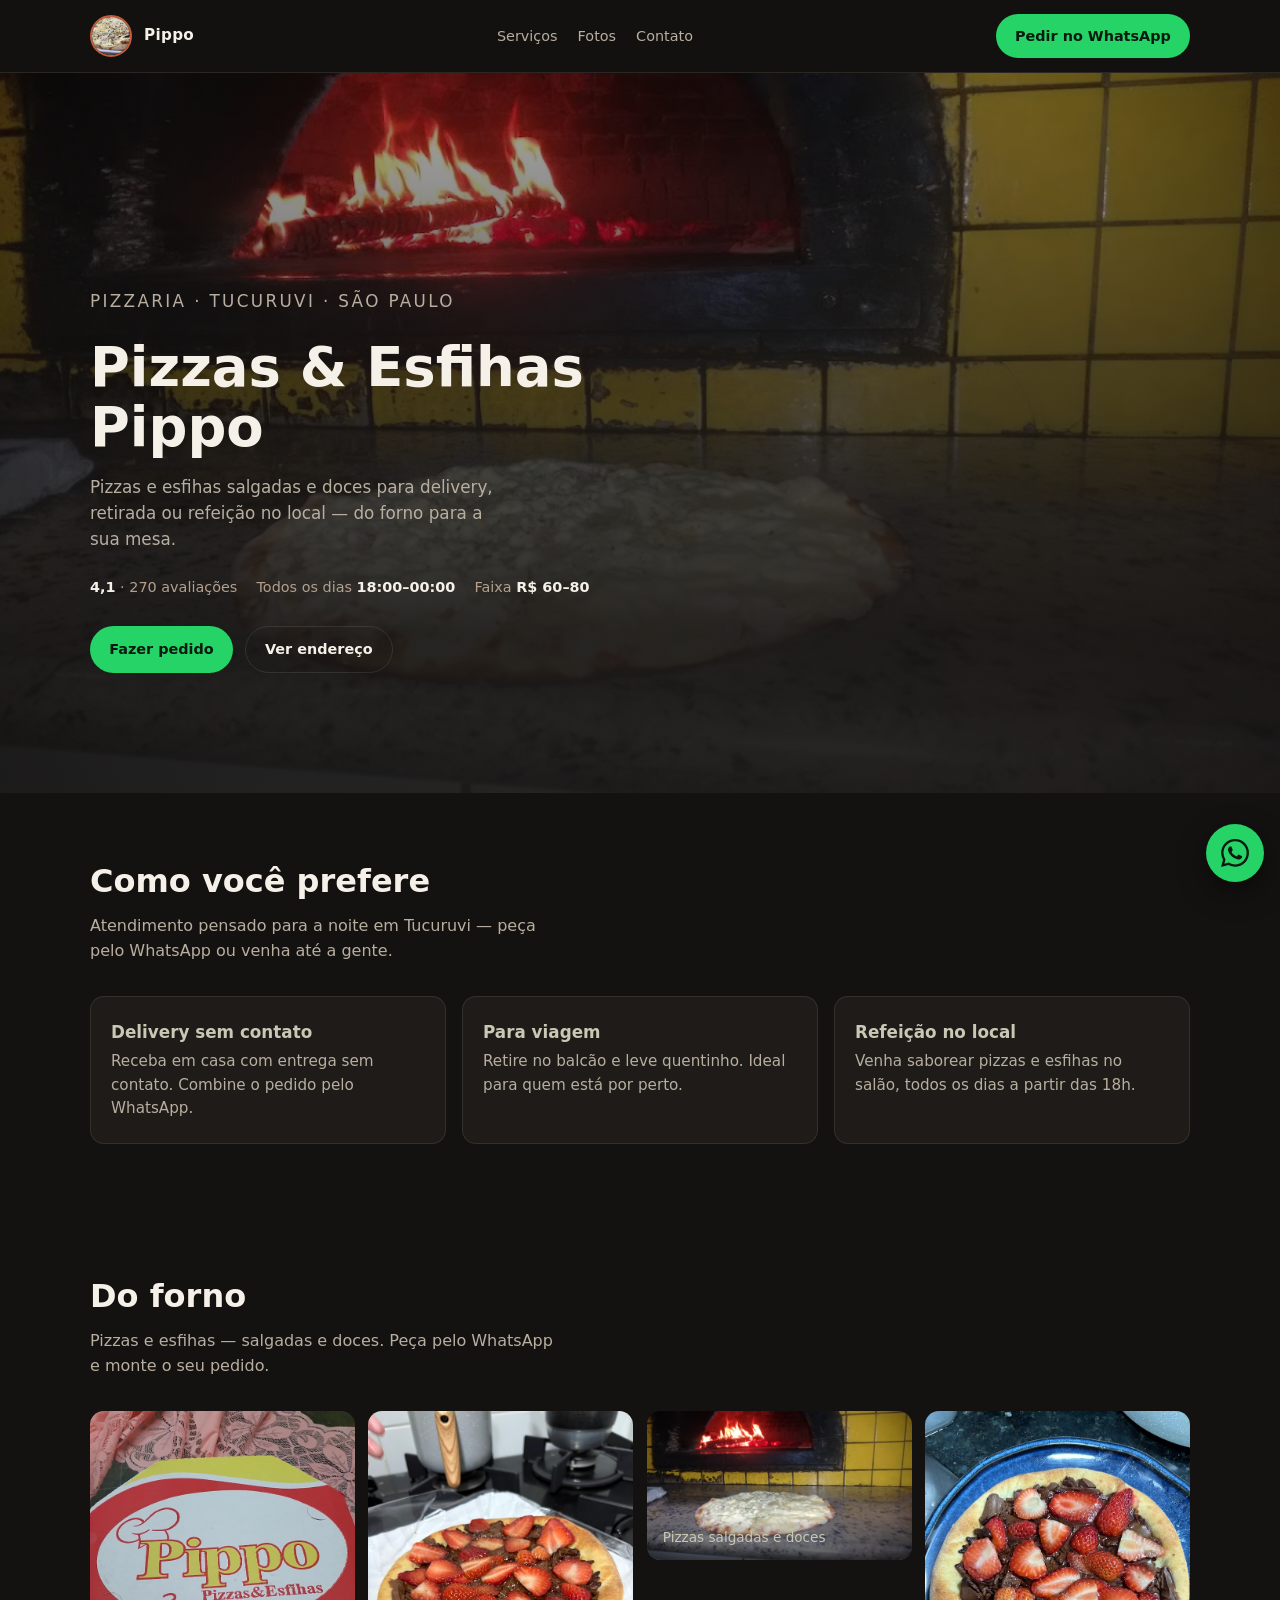
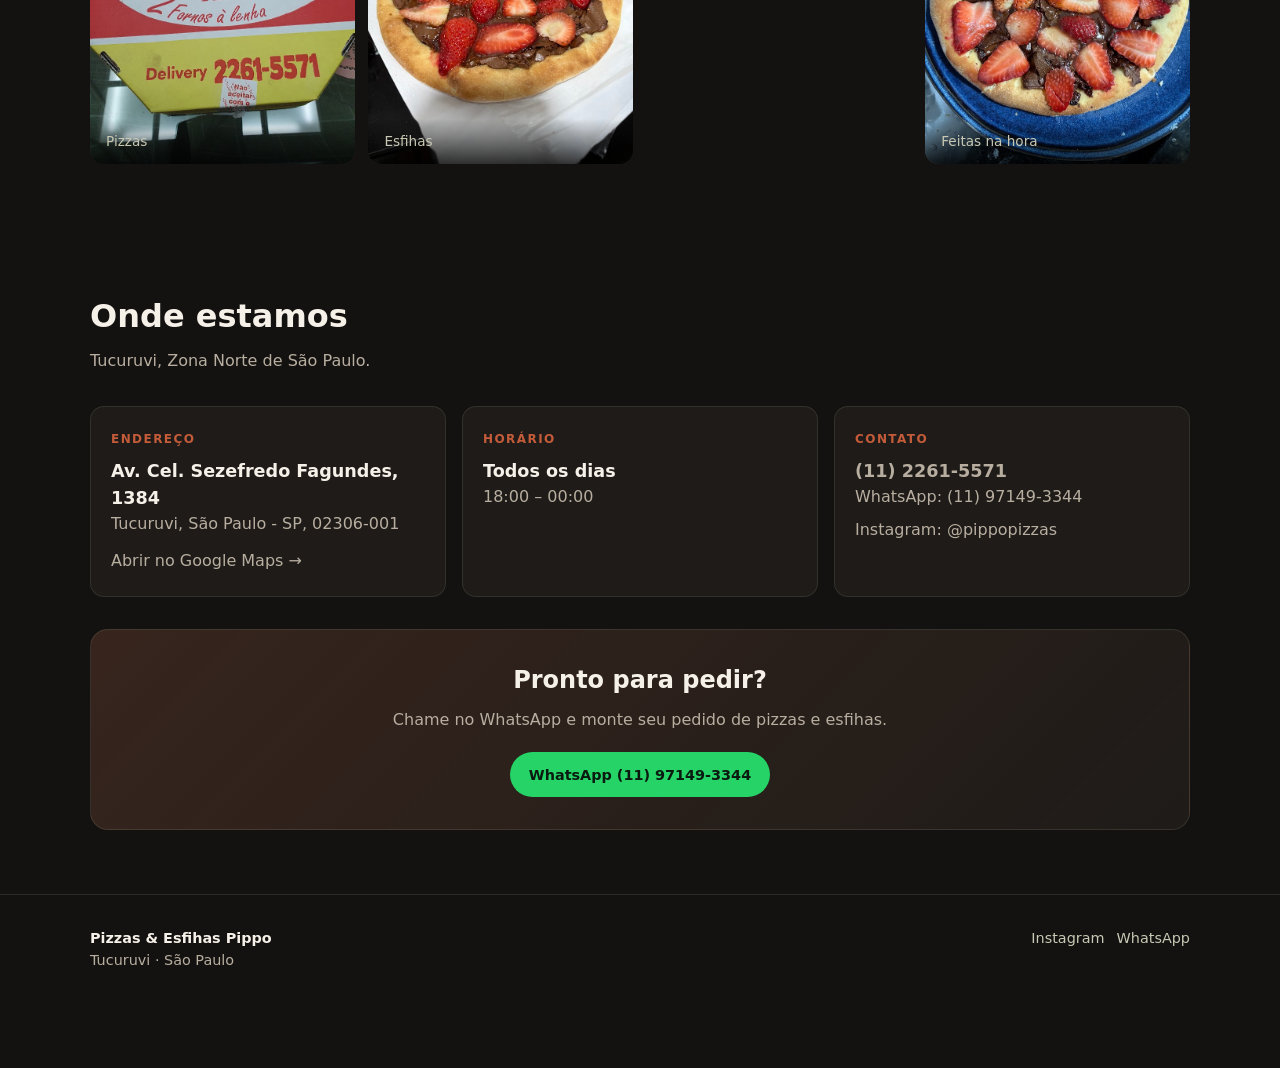
==== v1/index.html @ f4284a20 "Initial publish: Pippo preview gate + v1/v2/v3 for GitHub Pages Kingdomapps hotsite package with PIN" ====
<!DOCTYPE html>
<html lang="pt-BR">
<head>
  <meta charset="UTF-8" />
  <meta name="viewport" content="width=device-width, initial-scale=1" />
  <meta name="description" content="Pizzas & Esfihas Pippo — pizzas e esfihas salgadas e doces em Tucuruvi, São Paulo. Delivery, retirada e salão. Peça pelo WhatsApp." />
  <title>Pizzas & Esfihas Pippo | Tucuruvi</title>
  <link rel="stylesheet" href="styles.css" />
</head>
<body>
  <header class="header">
    <div class="container header-inner">
      <a class="brand" href="#topo">
        <img class="brand-mark" src="assets/logo.jpg" alt="Pizzas & Esfihas Pippo" width="42" height="42" />
        <span>Pippo</span>
      </a>
      <nav class="nav" aria-label="Principal">
        <a href="#servicos">Serviços</a>
        <a href="#fotos">Fotos</a>
        <a href="#info">Contato</a>
      </nav>
      <a class="btn btn-wa" href="https://wa.me/5511971493344" target="_blank" rel="noopener noreferrer">
        Pedir no WhatsApp
      </a>
    </div>
  </header>

  <main id="topo">
    <section class="hero">
      <div class="hero-bg" aria-hidden="true"></div>
      <div class="container hero-content">
        <p class="eyebrow">Pizzaria · Tucuruvi · São Paulo</p>
        <h1>Pizzas &amp; Esfihas Pippo</h1>
        <p>Pizzas e esfihas salgadas e doces para delivery, retirada ou refeição no local — do forno para a sua mesa.</p>
        <div class="hero-meta">
          <span><strong>4,1</strong> · 270 avaliações</span>
          <span>Todos os dias <strong>18:00–00:00</strong></span>
          <span>Faixa <strong>R$ 60–80</strong></span>
        </div>
        <div class="hero-actions">
          <a class="btn btn-wa" href="https://wa.me/5511971493344" target="_blank" rel="noopener noreferrer">Fazer pedido</a>
          <a class="btn btn-ghost" href="#info">Ver endereço</a>
        </div>
      </div>
    </section>

    <section id="servicos">
      <div class="container">
        <h2 class="section-title">Como você prefere</h2>
        <p class="section-lead">Atendimento pensado para a noite em Tucuruvi — peça pelo WhatsApp ou venha até a gente.</p>
        <div class="services">
          <article class="service-card">
            <h3>Delivery sem contato</h3>
            <p>Receba em casa com entrega sem contato. Combine o pedido pelo WhatsApp.</p>
          </article>
          <article class="service-card">
            <h3>Para viagem</h3>
            <p>Retire no balcão e leve quentinho. Ideal para quem está por perto.</p>
          </article>
          <article class="service-card">
            <h3>Refeição no local</h3>
            <p>Venha saborear pizzas e esfihas no salão, todos os dias a partir das 18h.</p>
          </article>
        </div>
      </div>
    </section>

    <section id="fotos">
      <div class="container">
        <h2 class="section-title">Do forno</h2>
        <p class="section-lead">Pizzas e esfihas — salgadas e doces. Peça pelo WhatsApp e monte o seu pedido.</p>
        <div class="gallery">
          <figure>
            <img src="assets/foto-1.jpg" alt="Pizza Pippo" loading="lazy" width="675" height="900" />
            <figcaption>Pizzas</figcaption>
          </figure>
          <figure>
            <img src="assets/foto-2.jpg" alt="Esfihas e pizzas Pippo" loading="lazy" width="675" height="900" />
            <figcaption>Esfihas</figcaption>
          </figure>
          <figure>
            <img src="assets/foto-3.jpg" alt="Pizza Pippo em destaque" loading="lazy" width="1200" height="675" />
            <figcaption>Pizzas salgadas e doces</figcaption>
          </figure>
          <figure>
            <img src="assets/foto-4.jpg" alt="Preparação Pippo" loading="lazy" width="675" height="900" />
            <figcaption>Feitas na hora</figcaption>
          </figure>
        </div>
      </div>
    </section>

    <section id="info">
      <div class="container">
        <h2 class="section-title">Onde estamos</h2>
        <p class="section-lead">Tucuruvi, Zona Norte de São Paulo.</p>
        <div class="info-grid">
          <article class="info-card">
            <h3>Endereço</h3>
            <p class="big">Av. Cel. Sezefredo Fagundes, 1384</p>
            <p>Tucuruvi, São Paulo - SP, 02306-001</p>
            <p style="margin-top:0.75rem">
              <a href="https://www.google.com/maps/place/Pizzas%26Esfihas+Pippo/data=!4m7!3m6!1s0x94cef664b71828d7:0xf3af5ea9a9ac4c6a!8m2!3d-23.466982!4d-46.6034698!16s%2Fg%2F11b8zw6lcs" target="_blank" rel="noopener noreferrer">Abrir no Google Maps →</a>
            </p>
          </article>
          <article class="info-card">
            <h3>Horário</h3>
            <p class="big">Todos os dias</p>
            <p>18:00 – 00:00</p>
          </article>
          <article class="info-card">
            <h3>Contato</h3>
            <p class="big"><a href="tel:+551122615571">(11) 2261-5571</a></p>
            <p>WhatsApp: <a href="https://wa.me/5511971493344" target="_blank" rel="noopener noreferrer">(11) 97149-3344</a></p>
            <p style="margin-top:0.5rem">Instagram: <a href="https://www.instagram.com/pippopizzas/" target="_blank" rel="noopener noreferrer">@pippopizzas</a></p>
          </article>
        </div>

        <div class="cta-band" style="margin-top:2rem">
          <h2>Pronto para pedir?</h2>
          <p>Chame no WhatsApp e monte seu pedido de pizzas e esfihas.</p>
          <a class="btn btn-wa" href="https://wa.me/5511971493344" target="_blank" rel="noopener noreferrer">WhatsApp (11) 97149-3344</a>
        </div>
      </div>
    </section>
  </main>

  <footer class="footer">
    <div class="container footer-inner">
      <div>
        <strong style="color:var(--text)">Pizzas &amp; Esfihas Pippo</strong>
        <p>Tucuruvi · São Paulo</p>
      </div>
      <div class="socials">
        <a href="https://www.instagram.com/pippopizzas/" target="_blank" rel="noopener noreferrer">Instagram</a>
        <a href="https://wa.me/5511971493344" target="_blank" rel="noopener noreferrer">WhatsApp</a>
      </div>
    </div>
  </footer>

  <a class="wa-float" href="https://wa.me/5511971493344" target="_blank" rel="noopener noreferrer" aria-label="Pedir no WhatsApp">
    <svg viewBox="0 0 24 24" fill="currentColor" aria-hidden="true"><path d="M17.472 14.382c-.297-.149-1.758-.867-2.03-.967-.273-.099-.471-.148-.67.15-.197.297-.767.966-.94 1.164-.173.199-.347.223-.644.075-.297-.15-1.255-.463-2.39-1.475-.883-.788-1.48-1.761-1.653-2.059-.173-.297-.018-.458.13-.606.134-.133.298-.347.446-.52.149-.174.198-.298.298-.497.099-.198.05-.371-.025-.52-.075-.149-.669-1.612-.916-2.207-.242-.579-.487-.5-.669-.51-.173-.008-.371-.01-.57-.01-.198 0-.52.074-.792.372-.272.297-1.04 1.016-1.04 2.479 0 1.462 1.065 2.875 1.213 3.074.149.198 2.096 3.2 5.077 4.487.709.306 1.262.489 1.694.625.712.227 1.36.195 1.871.118.571-.085 1.758-.719 2.006-1.413.248-.694.248-1.289.173-1.413-.074-.124-.272-.198-.57-.347m-5.421 7.403h-.004a9.87 9.87 0 01-5.031-1.378l-.361-.214-3.741.982.998-3.648-.235-.374a9.86 9.86 0 01-1.51-5.26c.001-5.45 4.436-9.884 9.888-9.884 2.64 0 5.122 1.03 6.988 2.898a9.825 9.825 0 012.893 6.994c-.003 5.45-4.435 9.884-9.85 9.884m8.413-18.297A11.815 11.815 0 0012.05 0C5.495 0 .16 5.335.157 11.892c0 2.096.547 4.142 1.588 5.945L.057 24l6.305-1.654a11.882 11.882 0 005.683 1.448h.005c6.554 0 11.89-5.335 11.893-11.893a11.821 11.821 0 00-3.48-8.413z"/></svg>
  </a>

  <script src="script.js"></script>
</body>
</html>
---- v1/styles.css ----
/* v1 — Dark elegant: charcoal + terracotta */
:root {
  --bg: #141210;
  --bg-elev: #1e1b18;
  --bg-soft: #2a2520;
  --text: #f5f0e8;
  --muted: #b8aea0;
  --accent: #c45c3a;
  --accent-hover: #d46d4b;
  --accent-soft: rgba(196, 92, 58, 0.15);
  --cream: #c8c8b4;
  --earth: #b4a08c;
  --line: rgba(200, 200, 180, 0.12);
  --radius: 14px;
  --font: "Segoe UI", system-ui, -apple-system, sans-serif;
  --max: 1100px;
}

*, *::before, *::after { box-sizing: border-box; margin: 0; padding: 0; }
html { scroll-behavior: smooth; }
body {
  font-family: var(--font);
  background: var(--bg);
  color: var(--text);
  line-height: 1.55;
  -webkit-font-smoothing: antialiased;
}
img { max-width: 100%; display: block; }
a { color: inherit; text-decoration: none; }
ul { list-style: none; }

.container { width: min(100% - 2rem, var(--max)); margin-inline: auto; }

/* Header */
.header {
  position: sticky; top: 0; z-index: 40;
  background: rgba(20, 18, 16, 0.88);
  backdrop-filter: blur(12px);
  border-bottom: 1px solid var(--line);
}
.header-inner {
  display: flex; align-items: center; justify-content: space-between;
  padding: 0.85rem 0; gap: 1rem;
}
.brand {
  display: flex; align-items: center; gap: 0.75rem;
  font-weight: 700; letter-spacing: 0.02em;
}
.brand-mark {
  width: 42px; height: 42px; border-radius: 50%;
  object-fit: cover; border: 2px solid var(--accent);
}
.brand span { font-size: 0.95rem; }
.nav { display: none; gap: 1.25rem; font-size: 0.9rem; color: var(--muted); }
.nav a:hover { color: var(--text); }
.btn {
  display: inline-flex; align-items: center; justify-content: center; gap: 0.5rem;
  padding: 0.7rem 1.2rem; border-radius: 999px; font-weight: 600; font-size: 0.9rem;
  border: none; cursor: pointer; transition: 0.2s ease;
}
.btn-wa {
  background: #25d366; color: #0b1a10;
}
.btn-wa:hover { filter: brightness(1.08); transform: translateY(-1px); }
.btn-accent {
  background: var(--accent); color: #fff;
}
.btn-accent:hover { background: var(--accent-hover); }
.btn-ghost {
  background: transparent; color: var(--text);
  border: 1px solid var(--line);
}
.btn-ghost:hover { border-color: var(--cream); }

/* Hero */
.hero {
  position: relative; min-height: min(88vh, 720px);
  display: grid; align-items: end;
  overflow: hidden;
}
.hero-bg {
  position: absolute; inset: 0;
  background:
    linear-gradient(180deg, rgba(20,18,16,0.35) 0%, rgba(20,18,16,0.92) 78%),
    url("assets/foto-3.jpg") center/cover no-repeat;
}
.hero-content {
  position: relative; z-index: 1;
  padding: 4rem 0 3.5rem;
}
.eyebrow {
  display: inline-block;
  color: var(--cream);
  font-size: 0.8rem; letter-spacing: 0.14em; text-transform: uppercase;
  margin-bottom: 0.85rem;
}
.hero h1 {
  font-size: clamp(2.1rem, 6vw, 3.4rem);
  line-height: 1.1; font-weight: 750; max-width: 14ch;
  margin-bottom: 1rem;
}
.hero p {
  color: var(--muted); max-width: 38ch; font-size: 1.05rem;
  margin-bottom: 1.5rem;
}
.hero-meta {
  display: flex; flex-wrap: wrap; gap: 0.6rem 1.2rem;
  color: var(--earth); font-size: 0.9rem; margin-bottom: 1.75rem;
}
.hero-meta strong { color: var(--text); font-weight: 600; }
.hero-actions { display: flex; flex-wrap: wrap; gap: 0.75rem; }

/* Sections */
section { padding: 4rem 0; }
.section-title {
  font-size: clamp(1.5rem, 3.5vw, 2rem);
  margin-bottom: 0.5rem;
}
.section-lead { color: var(--muted); max-width: 46ch; margin-bottom: 2rem; }

.services {
  display: grid; gap: 1rem;
  grid-template-columns: 1fr;
}
.service-card {
  background: var(--bg-elev);
  border: 1px solid var(--line);
  border-radius: var(--radius);
  padding: 1.35rem 1.25rem;
}
.service-card h3 {
  font-size: 1.05rem; margin-bottom: 0.35rem;
  color: var(--cream);
}
.service-card p { color: var(--muted); font-size: 0.95rem; }

.gallery {
  display: grid; gap: 0.85rem;
  grid-template-columns: 1fr 1fr;
}
.gallery figure {
  position: relative; overflow: hidden; border-radius: var(--radius);
  background: var(--bg-soft); aspect-ratio: 3/4;
}
.gallery figure:nth-child(3) { grid-column: 1 / -1; aspect-ratio: 16/9; }
.gallery img { width: 100%; height: 100%; object-fit: cover; }
.gallery figcaption {
  position: absolute; left: 0; right: 0; bottom: 0;
  padding: 0.75rem 1rem;
  background: linear-gradient(transparent, rgba(0,0,0,0.75));
  font-size: 0.85rem; color: var(--cream);
}

.info-grid {
  display: grid; gap: 1rem;
}
.info-card {
  background: var(--bg-elev);
  border: 1px solid var(--line);
  border-radius: var(--radius);
  padding: 1.4rem 1.25rem;
}
.info-card h3 {
  font-size: 0.75rem; letter-spacing: 0.12em; text-transform: uppercase;
  color: var(--accent); margin-bottom: 0.6rem;
}
.info-card p, .info-card a { color: var(--muted); }
.info-card a:hover { color: var(--text); }
.info-card .big { color: var(--text); font-size: 1.1rem; font-weight: 600; }

.cta-band {
  background: linear-gradient(135deg, var(--accent-soft), transparent), var(--bg-elev);
  border: 1px solid var(--line);
  border-radius: calc(var(--radius) + 4px);
  padding: 2rem 1.5rem;
  text-align: center;
}
.cta-band h2 { margin-bottom: 0.5rem; }
.cta-band p { color: var(--muted); margin-bottom: 1.25rem; }

.footer {
  border-top: 1px solid var(--line);
  padding: 2rem 0 6rem;
  color: var(--muted); font-size: 0.9rem;
}
.footer-inner {
  display: flex; flex-wrap: wrap; gap: 1rem;
  justify-content: space-between; align-items: flex-start;
}
.footer a { color: var(--cream); }
.footer a:hover { color: var(--text); }
.socials { display: flex; gap: 0.75rem; }

/* Floating WA */
.wa-float {
  position: fixed; right: 1rem; bottom: 1.15rem; z-index: 50;
  width: 58px; height: 58px; border-radius: 50%;
  background: #25d366; color: #0b1a10;
  display: grid; place-items: center;
  box-shadow: 0 10px 30px rgba(0,0,0,0.45);
  transition: 0.2s ease;
}
.wa-float:hover { transform: scale(1.06); }
.wa-float svg { width: 28px; height: 28px; }

@media (min-width: 640px) {
  .services { grid-template-columns: repeat(3, 1fr); }
  .info-grid { grid-template-columns: repeat(3, 1fr); }
  .gallery { grid-template-columns: repeat(4, 1fr); }
  .gallery figure { aspect-ratio: 3/4; }
  .gallery figure:nth-child(3) { grid-column: auto; }
}
@media (min-width: 768px) {
  .nav { display: flex; }
  .header .btn-wa span { display: inline; }
}
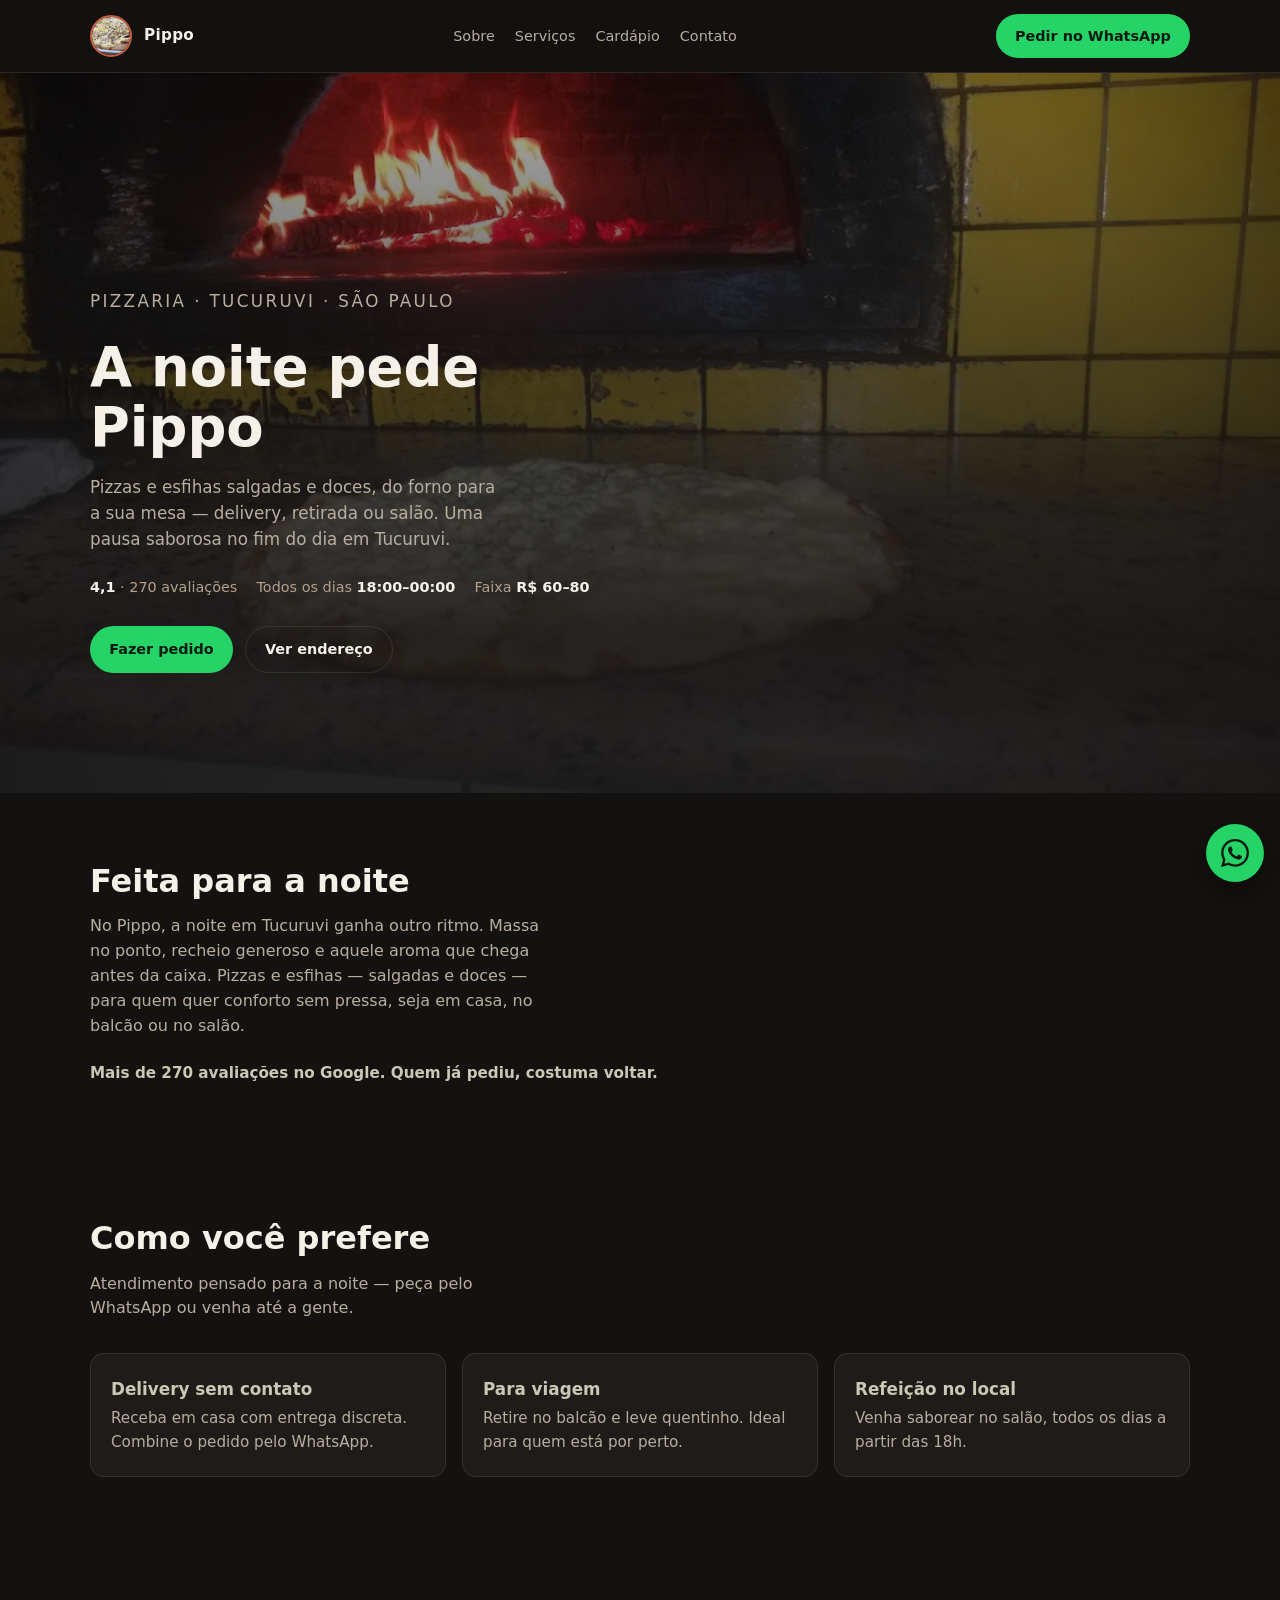
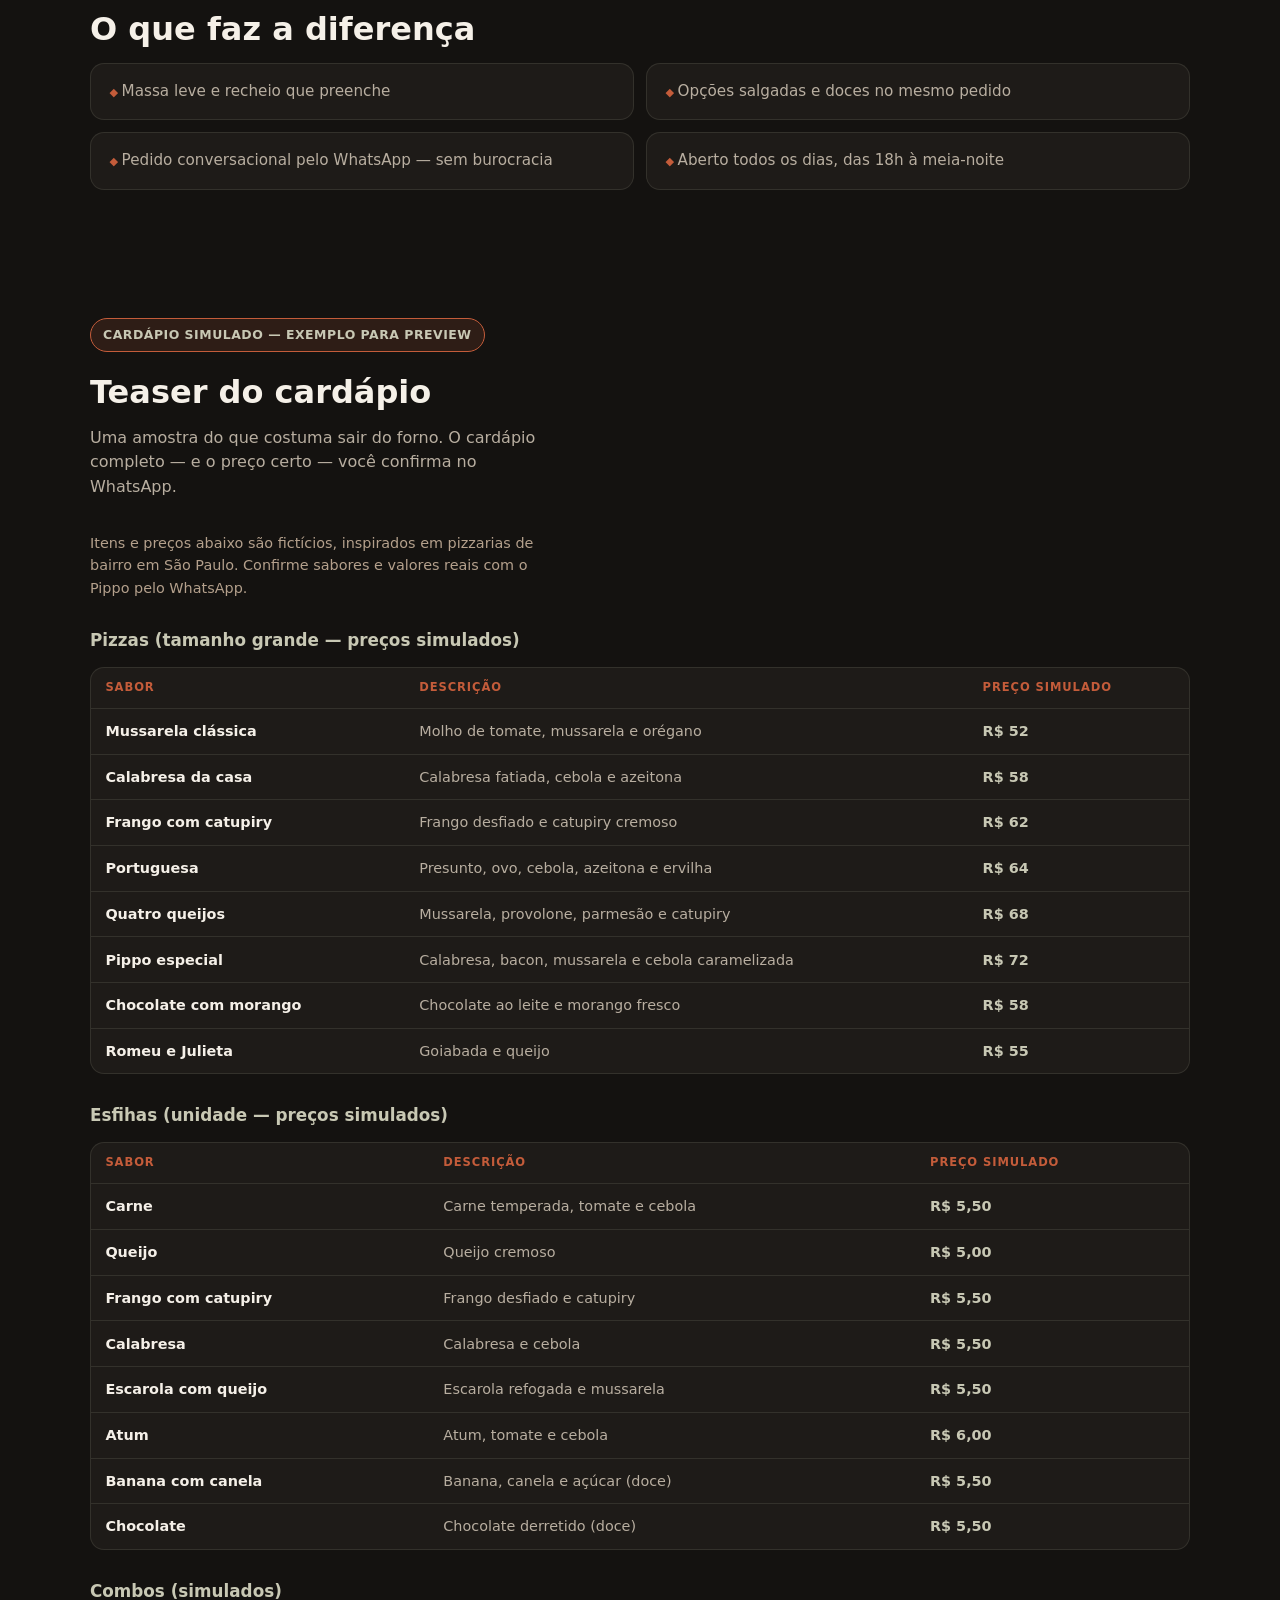
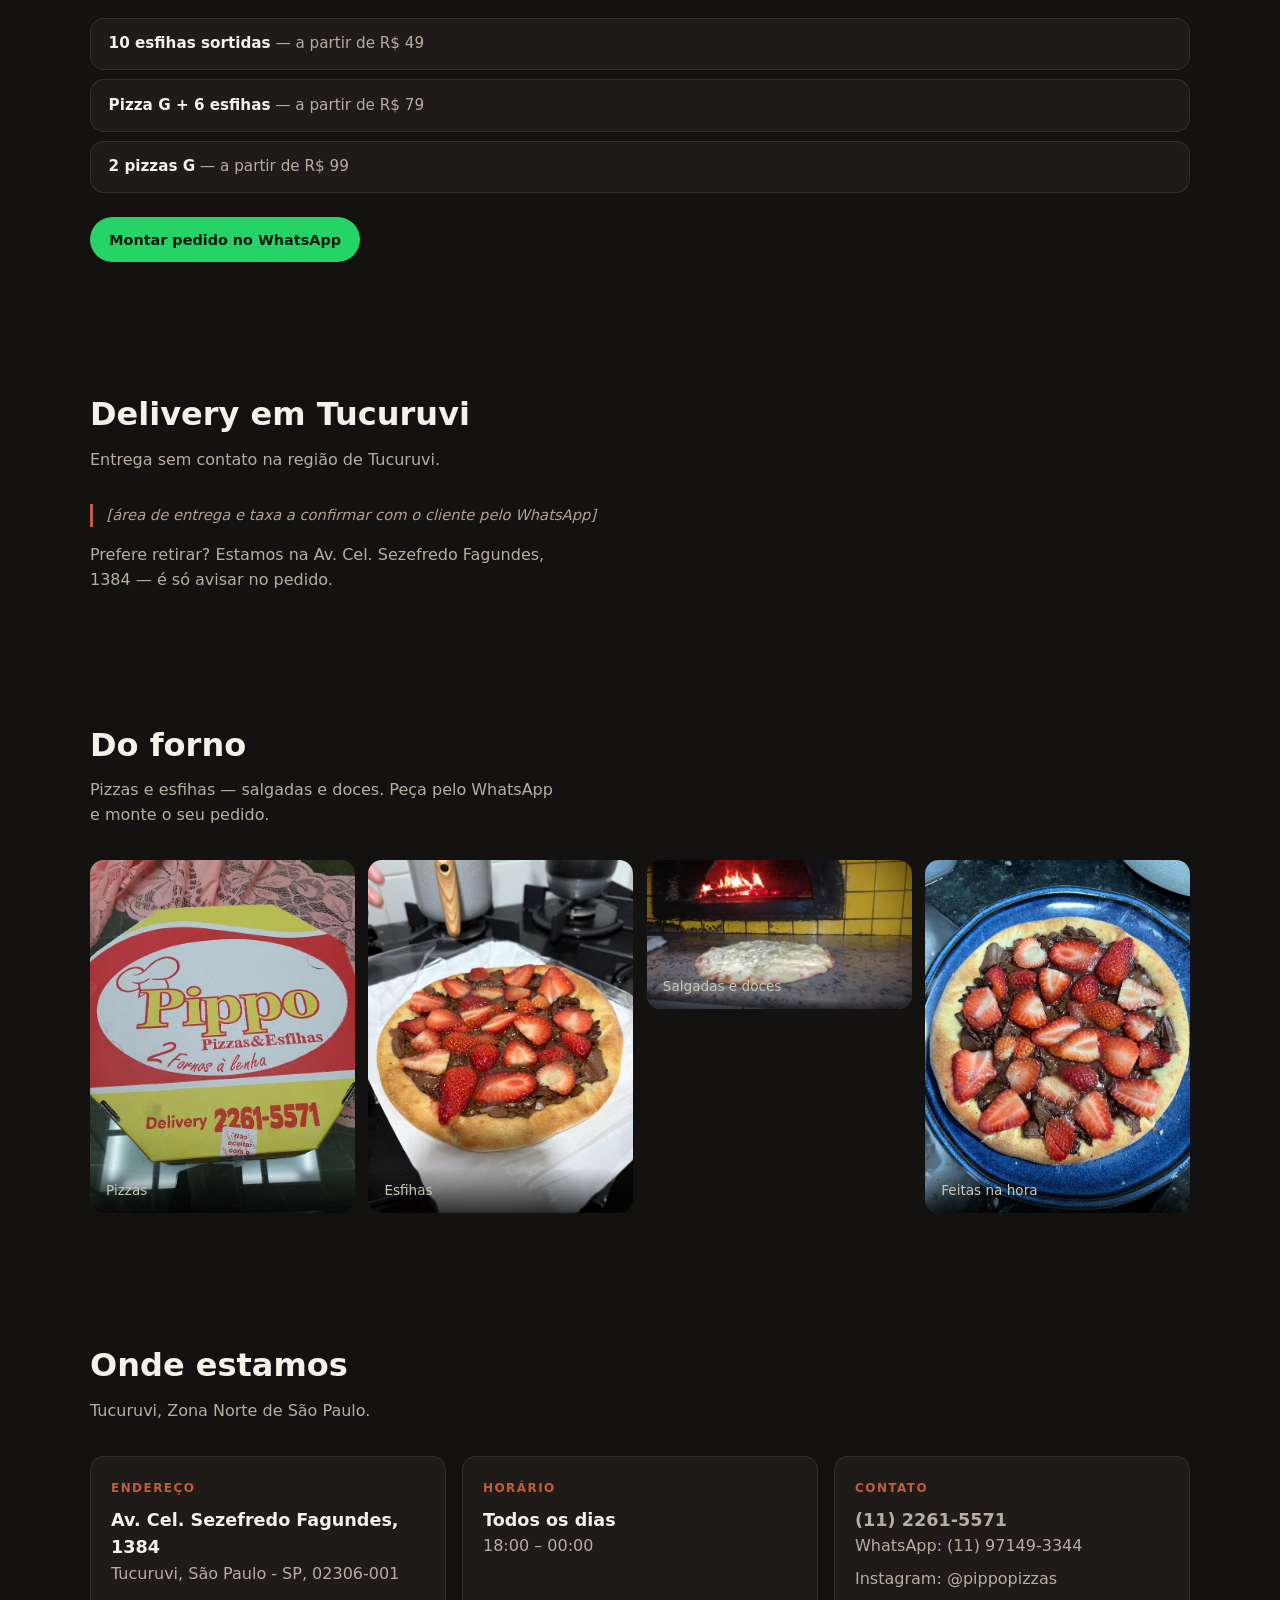
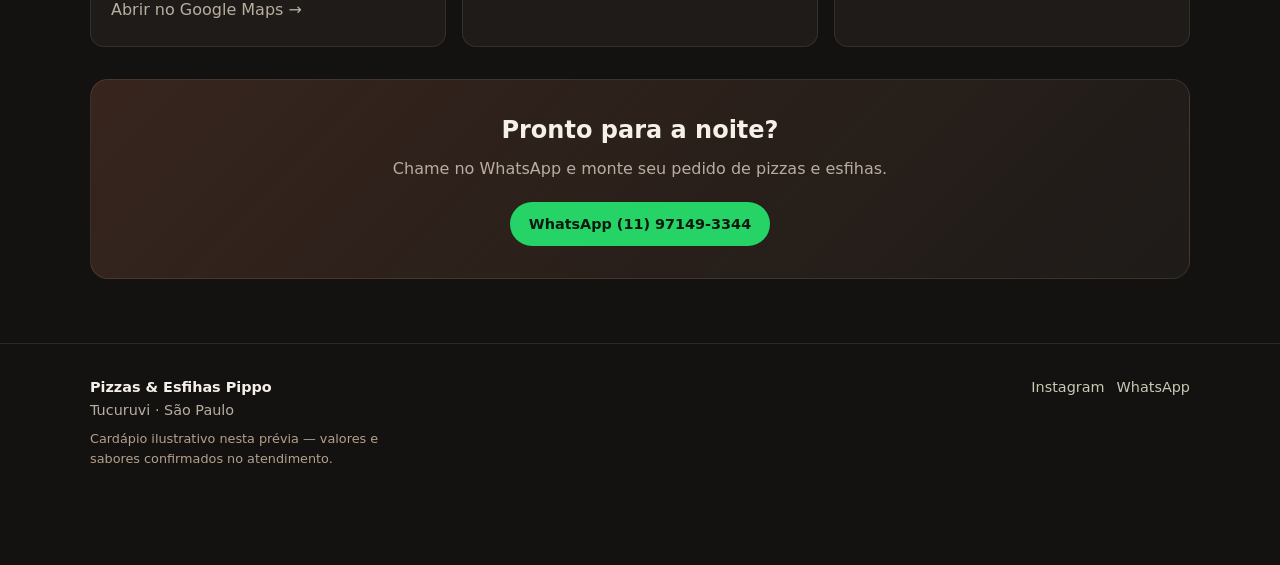
==== commit 7ac11ecd: "content: apply Pippo copy v1–v3 (menu marked simulado)" ====
--- a/v1/index.html
+++ b/v1/index.html
@@ -3,8 +3,8 @@
 <head>
   <meta charset="UTF-8" />
   <meta name="viewport" content="width=device-width, initial-scale=1" />
-  <meta name="description" content="Pizzas & Esfihas Pippo — pizzas e esfihas salgadas e doces em Tucuruvi, São Paulo. Delivery, retirada e salão. Peça pelo WhatsApp." />
-  <title>Pizzas & Esfihas Pippo | Tucuruvi</title>
+  <meta name="description" content="Pizzas e esfihas salgadas e doces em Tucuruvi. Delivery sem contato, retirada e salão. Peça pelo WhatsApp." />
+  <title>Pizzas & Esfihas Pippo | Noite em Tucuruvi</title>
   <link rel="stylesheet" href="styles.css" />
 </head>
 <body>
@@ -15,8 +15,9 @@
         <span>Pippo</span>
       </a>
       <nav class="nav" aria-label="Principal">
+        <a href="#sobre">Sobre</a>
         <a href="#servicos">Serviços</a>
-        <a href="#fotos">Fotos</a>
+        <a href="#cardapio">Cardápio</a>
         <a href="#info">Contato</a>
       </nav>
       <a class="btn btn-wa" href="https://wa.me/5511971493344" target="_blank" rel="noopener noreferrer">
@@ -30,8 +31,8 @@
       <div class="hero-bg" aria-hidden="true"></div>
       <div class="container hero-content">
         <p class="eyebrow">Pizzaria · Tucuruvi · São Paulo</p>
-        <h1>Pizzas &amp; Esfihas Pippo</h1>
-        <p>Pizzas e esfihas salgadas e doces para delivery, retirada ou refeição no local — do forno para a sua mesa.</p>
+        <h1>A noite pede Pippo</h1>
+        <p>Pizzas e esfihas salgadas e doces, do forno para a sua mesa — delivery, retirada ou salão. Uma pausa saborosa no fim do dia em Tucuruvi.</p>
         <div class="hero-meta">
           <span><strong>4,1</strong> · 270 avaliações</span>
           <span>Todos os dias <strong>18:00–00:00</strong></span>
@@ -44,14 +45,22 @@
       </div>
     </section>
 
+    <section id="sobre">
+      <div class="container">
+        <h2 class="section-title">Feita para a noite</h2>
+        <p class="section-lead">No Pippo, a noite em Tucuruvi ganha outro ritmo. Massa no ponto, recheio generoso e aquele aroma que chega antes da caixa. Pizzas e esfihas — salgadas e doces — para quem quer conforto sem pressa, seja em casa, no balcão ou no salão.</p>
+        <p class="trust-line">Mais de 270 avaliações no Google. Quem já pediu, costuma voltar.</p>
+      </div>
+    </section>
+
     <section id="servicos">
       <div class="container">
         <h2 class="section-title">Como você prefere</h2>
-        <p class="section-lead">Atendimento pensado para a noite em Tucuruvi — peça pelo WhatsApp ou venha até a gente.</p>
+        <p class="section-lead">Atendimento pensado para a noite — peça pelo WhatsApp ou venha até a gente.</p>
         <div class="services">
           <article class="service-card">
             <h3>Delivery sem contato</h3>
-            <p>Receba em casa com entrega sem contato. Combine o pedido pelo WhatsApp.</p>
+            <p>Receba em casa com entrega discreta. Combine o pedido pelo WhatsApp.</p>
           </article>
           <article class="service-card">
             <h3>Para viagem</h3>
@@ -59,9 +68,87 @@
           </article>
           <article class="service-card">
             <h3>Refeição no local</h3>
-            <p>Venha saborear pizzas e esfihas no salão, todos os dias a partir das 18h.</p>
-          </article>
-        </div>
+            <p>Venha saborear no salão, todos os dias a partir das 18h.</p>
+          </article>
+        </div>
+      </div>
+    </section>
+
+    <section id="destaques">
+      <div class="container">
+        <h2 class="section-title">O que faz a diferença</h2>
+        <ul class="highlight-list">
+          <li>Massa leve e recheio que preenche</li>
+          <li>Opções salgadas e doces no mesmo pedido</li>
+          <li>Pedido conversacional pelo WhatsApp — sem burocracia</li>
+          <li>Aberto todos os dias, das 18h à meia-noite</li>
+        </ul>
+      </div>
+    </section>
+
+    <section id="cardapio" aria-label="Cardápio simulado — exemplo para preview">
+      <div class="container">
+        <div class="simulado-badge" role="status">Cardápio simulado — exemplo para preview</div>
+        <h2 class="section-title">Teaser do cardápio</h2>
+        <p class="section-lead">Uma amostra do que costuma sair do forno. O cardápio completo — e o preço certo — você confirma no WhatsApp.</p>
+        <p class="simulado-note">Itens e preços abaixo são fictícios, inspirados em pizzarias de bairro em São Paulo. Confirme sabores e valores reais com o Pippo pelo WhatsApp.</p>
+
+        <h3 class="menu-group-title">Pizzas (tamanho grande — preços simulados)</h3>
+        <div class="menu-table-wrap">
+          <table class="menu-table">
+            <thead>
+              <tr><th>Sabor</th><th>Descrição</th><th>Preço simulado</th></tr>
+            </thead>
+            <tbody>
+              <tr><td>Mussarela clássica</td><td>Molho de tomate, mussarela e orégano</td><td>R$ 52</td></tr>
+              <tr><td>Calabresa da casa</td><td>Calabresa fatiada, cebola e azeitona</td><td>R$ 58</td></tr>
+              <tr><td>Frango com catupiry</td><td>Frango desfiado e catupiry cremoso</td><td>R$ 62</td></tr>
+              <tr><td>Portuguesa</td><td>Presunto, ovo, cebola, azeitona e ervilha</td><td>R$ 64</td></tr>
+              <tr><td>Quatro queijos</td><td>Mussarela, provolone, parmesão e catupiry</td><td>R$ 68</td></tr>
+              <tr><td>Pippo especial</td><td>Calabresa, bacon, mussarela e cebola caramelizada</td><td>R$ 72</td></tr>
+              <tr><td>Chocolate com morango</td><td>Chocolate ao leite e morango fresco</td><td>R$ 58</td></tr>
+              <tr><td>Romeu e Julieta</td><td>Goiabada e queijo</td><td>R$ 55</td></tr>
+            </tbody>
+          </table>
+        </div>
+
+        <h3 class="menu-group-title">Esfihas (unidade — preços simulados)</h3>
+        <div class="menu-table-wrap">
+          <table class="menu-table">
+            <thead>
+              <tr><th>Sabor</th><th>Descrição</th><th>Preço simulado</th></tr>
+            </thead>
+            <tbody>
+              <tr><td>Carne</td><td>Carne temperada, tomate e cebola</td><td>R$ 5,50</td></tr>
+              <tr><td>Queijo</td><td>Queijo cremoso</td><td>R$ 5,00</td></tr>
+              <tr><td>Frango com catupiry</td><td>Frango desfiado e catupiry</td><td>R$ 5,50</td></tr>
+              <tr><td>Calabresa</td><td>Calabresa e cebola</td><td>R$ 5,50</td></tr>
+              <tr><td>Escarola com queijo</td><td>Escarola refogada e mussarela</td><td>R$ 5,50</td></tr>
+              <tr><td>Atum</td><td>Atum, tomate e cebola</td><td>R$ 6,00</td></tr>
+              <tr><td>Banana com canela</td><td>Banana, canela e açúcar (doce)</td><td>R$ 5,50</td></tr>
+              <tr><td>Chocolate</td><td>Chocolate derretido (doce)</td><td>R$ 5,50</td></tr>
+            </tbody>
+          </table>
+        </div>
+
+        <h3 class="menu-group-title">Combos (simulados)</h3>
+        <ul class="combo-list">
+          <li><strong>10 esfihas sortidas</strong> — a partir de R$ 49</li>
+          <li><strong>Pizza G + 6 esfihas</strong> — a partir de R$ 79</li>
+          <li><strong>2 pizzas G</strong> — a partir de R$ 99</li>
+        </ul>
+        <div class="menu-cta">
+          <a class="btn btn-wa" href="https://wa.me/5511971493344" target="_blank" rel="noopener noreferrer">Montar pedido no WhatsApp</a>
+        </div>
+      </div>
+    </section>
+
+    <section id="entrega">
+      <div class="container">
+        <h2 class="section-title">Delivery em Tucuruvi</h2>
+        <p class="section-lead">Entrega sem contato na região de Tucuruvi.</p>
+        <p class="area-placeholder">[área de entrega e taxa a confirmar com o cliente pelo WhatsApp]</p>
+        <p class="section-lead" style="margin-top:1rem;margin-bottom:0">Prefere retirar? Estamos na Av. Cel. Sezefredo Fagundes, 1384 — é só avisar no pedido.</p>
       </div>
     </section>
 
@@ -80,7 +167,7 @@
           </figure>
           <figure>
             <img src="assets/foto-3.jpg" alt="Pizza Pippo em destaque" loading="lazy" width="1200" height="675" />
-            <figcaption>Pizzas salgadas e doces</figcaption>
+            <figcaption>Salgadas e doces</figcaption>
           </figure>
           <figure>
             <img src="assets/foto-4.jpg" alt="Preparação Pippo" loading="lazy" width="675" height="900" />
@@ -117,7 +204,7 @@
         </div>
 
         <div class="cta-band" style="margin-top:2rem">
-          <h2>Pronto para pedir?</h2>
+          <h2>Pronto para a noite?</h2>
           <p>Chame no WhatsApp e monte seu pedido de pizzas e esfihas.</p>
           <a class="btn btn-wa" href="https://wa.me/5511971493344" target="_blank" rel="noopener noreferrer">WhatsApp (11) 97149-3344</a>
         </div>
@@ -130,6 +217,7 @@
       <div>
         <strong style="color:var(--text)">Pizzas &amp; Esfihas Pippo</strong>
         <p>Tucuruvi · São Paulo</p>
+        <p class="footer-note">Cardápio ilustrativo nesta prévia — valores e sabores confirmados no atendimento.</p>
       </div>
       <div class="socials">
         <a href="https://www.instagram.com/pippopizzas/" target="_blank" rel="noopener noreferrer">Instagram</a>
--- a/v1/styles.css
+++ b/v1/styles.css
@@ -214,3 +214,112 @@
   .nav { display: flex; }
   .header .btn-wa span { display: inline; }
 }
+
+/* Copy additions: trust, highlights, cardápio simulado */
+.trust-line {
+  color: var(--cream);
+  font-size: 0.95rem;
+  font-weight: 600;
+  margin-top: -0.5rem;
+}
+.highlight-list {
+  display: grid;
+  gap: 0.75rem;
+  grid-template-columns: 1fr;
+}
+.highlight-list li {
+  background: var(--bg-elev);
+  border: 1px solid var(--line);
+  border-radius: var(--radius);
+  padding: 1rem 1.15rem;
+  color: var(--muted);
+  font-size: 0.95rem;
+}
+.highlight-list li::before {
+  content: "◆ ";
+  color: var(--accent);
+  font-size: 0.7rem;
+}
+.simulado-badge {
+  display: inline-block;
+  background: var(--accent-soft);
+  border: 1px solid var(--accent);
+  color: var(--cream);
+  font-size: 0.78rem;
+  font-weight: 700;
+  letter-spacing: 0.04em;
+  text-transform: uppercase;
+  padding: 0.4rem 0.75rem;
+  border-radius: 999px;
+  margin-bottom: 1rem;
+}
+.simulado-note {
+  color: var(--earth);
+  font-size: 0.9rem;
+  margin-bottom: 1.5rem;
+  max-width: 52ch;
+}
+.menu-group-title {
+  font-size: 1.05rem;
+  color: var(--cream);
+  margin: 1.75rem 0 0.85rem;
+}
+.menu-table-wrap {
+  overflow-x: auto;
+  border: 1px solid var(--line);
+  border-radius: var(--radius);
+  background: var(--bg-elev);
+}
+.menu-table {
+  width: 100%;
+  border-collapse: collapse;
+  font-size: 0.9rem;
+}
+.menu-table th,
+.menu-table td {
+  padding: 0.7rem 0.9rem;
+  text-align: left;
+  border-bottom: 1px solid var(--line);
+}
+.menu-table th {
+  color: var(--accent);
+  font-size: 0.72rem;
+  text-transform: uppercase;
+  letter-spacing: 0.08em;
+  font-weight: 700;
+}
+.menu-table td { color: var(--muted); }
+.menu-table td:first-child { color: var(--text); font-weight: 600; }
+.menu-table td:last-child { white-space: nowrap; color: var(--cream); font-weight: 650; }
+.menu-table tr:last-child td { border-bottom: none; }
+.combo-list {
+  display: grid;
+  gap: 0.55rem;
+  margin-bottom: 1.5rem;
+}
+.combo-list li {
+  background: var(--bg-elev);
+  border: 1px solid var(--line);
+  border-radius: var(--radius);
+  padding: 0.85rem 1.1rem;
+  color: var(--muted);
+  font-size: 0.95rem;
+}
+.combo-list strong { color: var(--text); }
+.menu-cta { margin-top: 0.5rem; }
+.area-placeholder {
+  color: var(--earth);
+  font-style: italic;
+  font-size: 0.92rem;
+  border-left: 3px solid var(--accent);
+  padding-left: 0.85rem;
+}
+.footer-note {
+  margin-top: 0.5rem;
+  font-size: 0.8rem;
+  color: var(--earth);
+  max-width: 36ch;
+}
+@media (min-width: 640px) {
+  .highlight-list { grid-template-columns: repeat(2, 1fr); }
+}
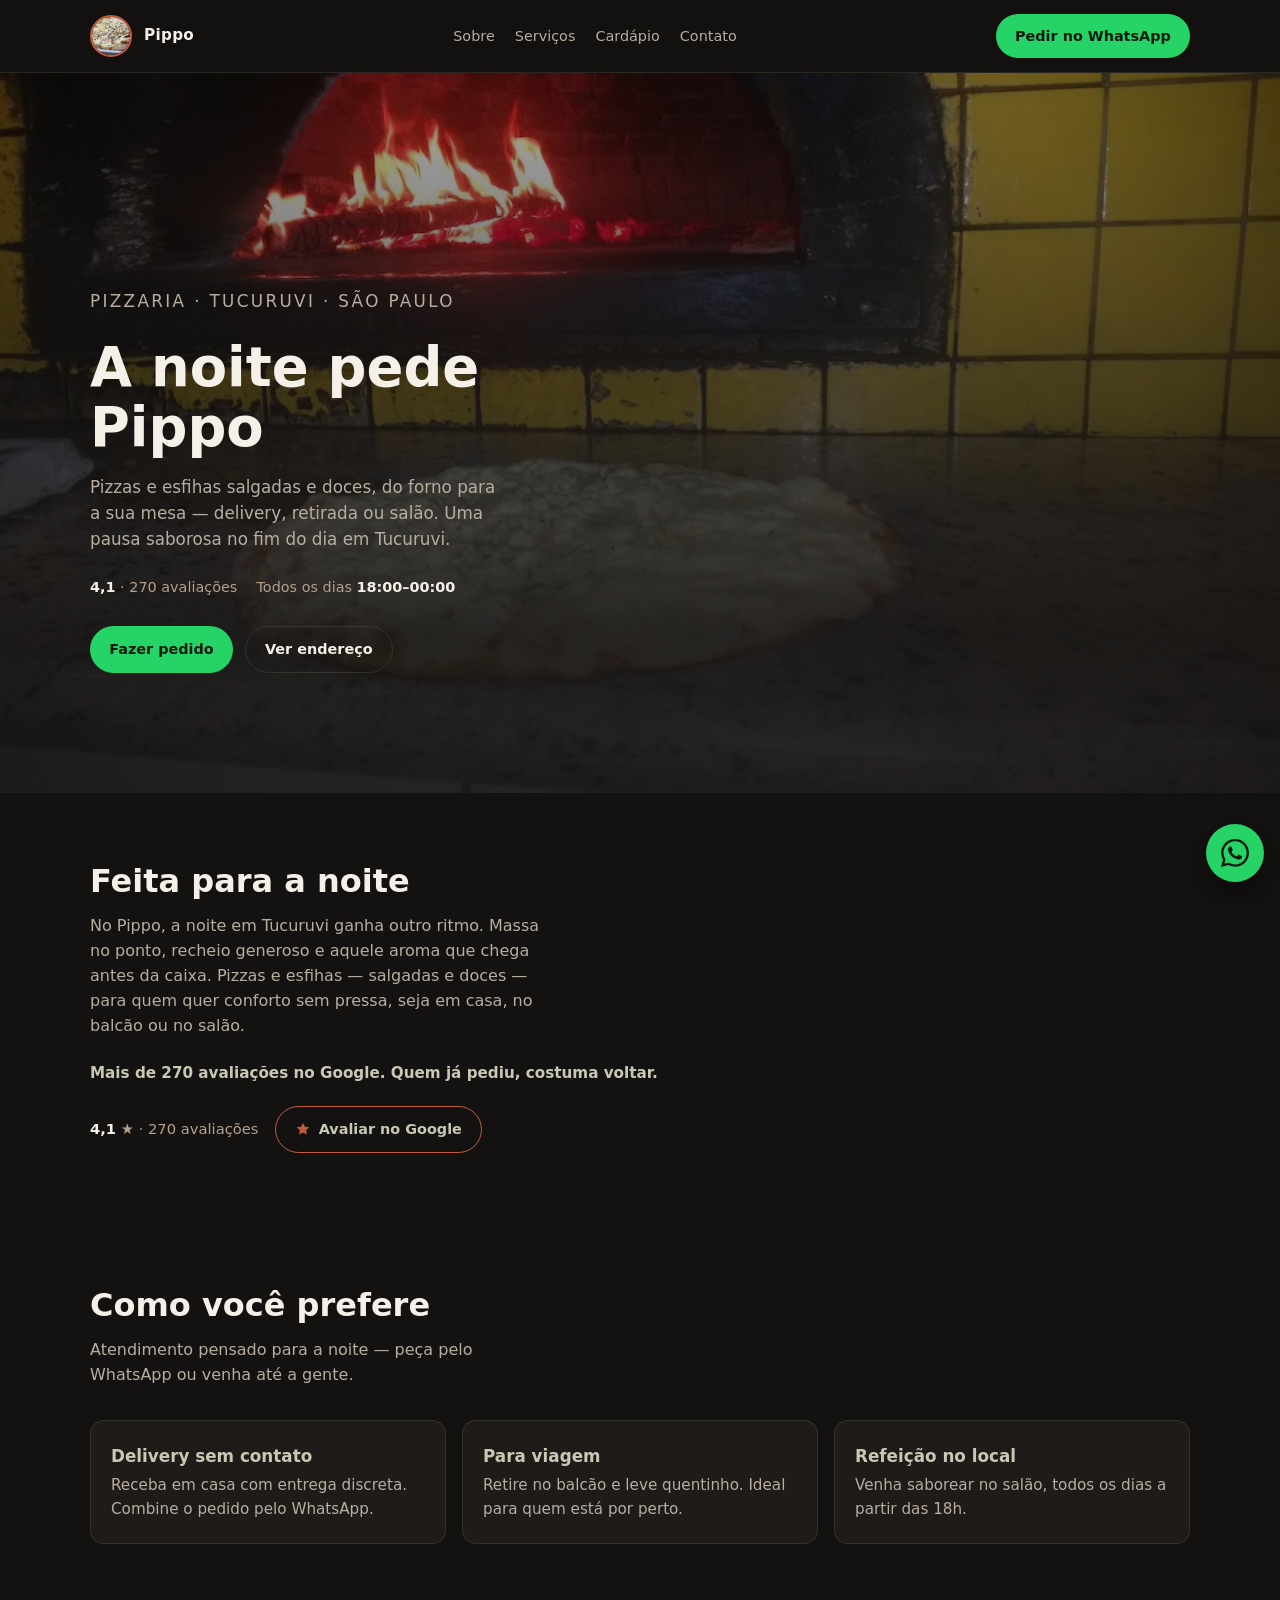
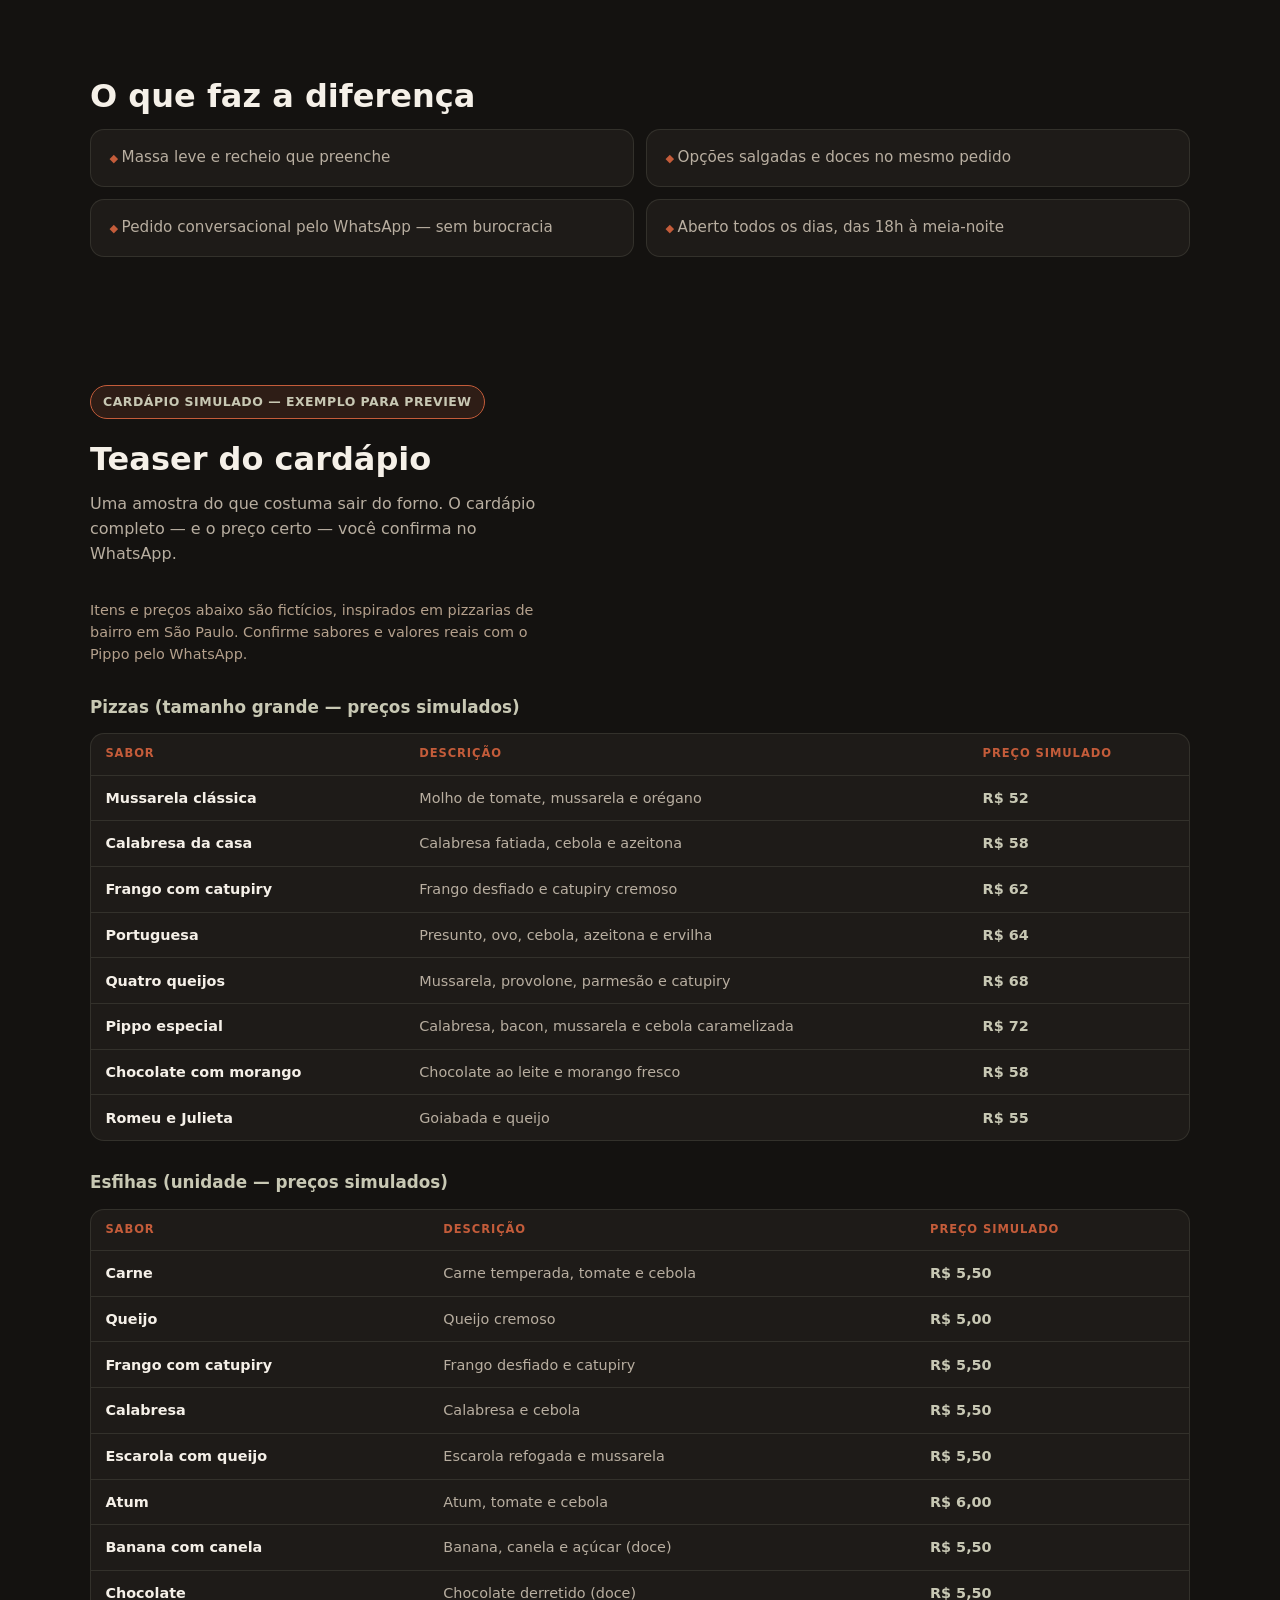
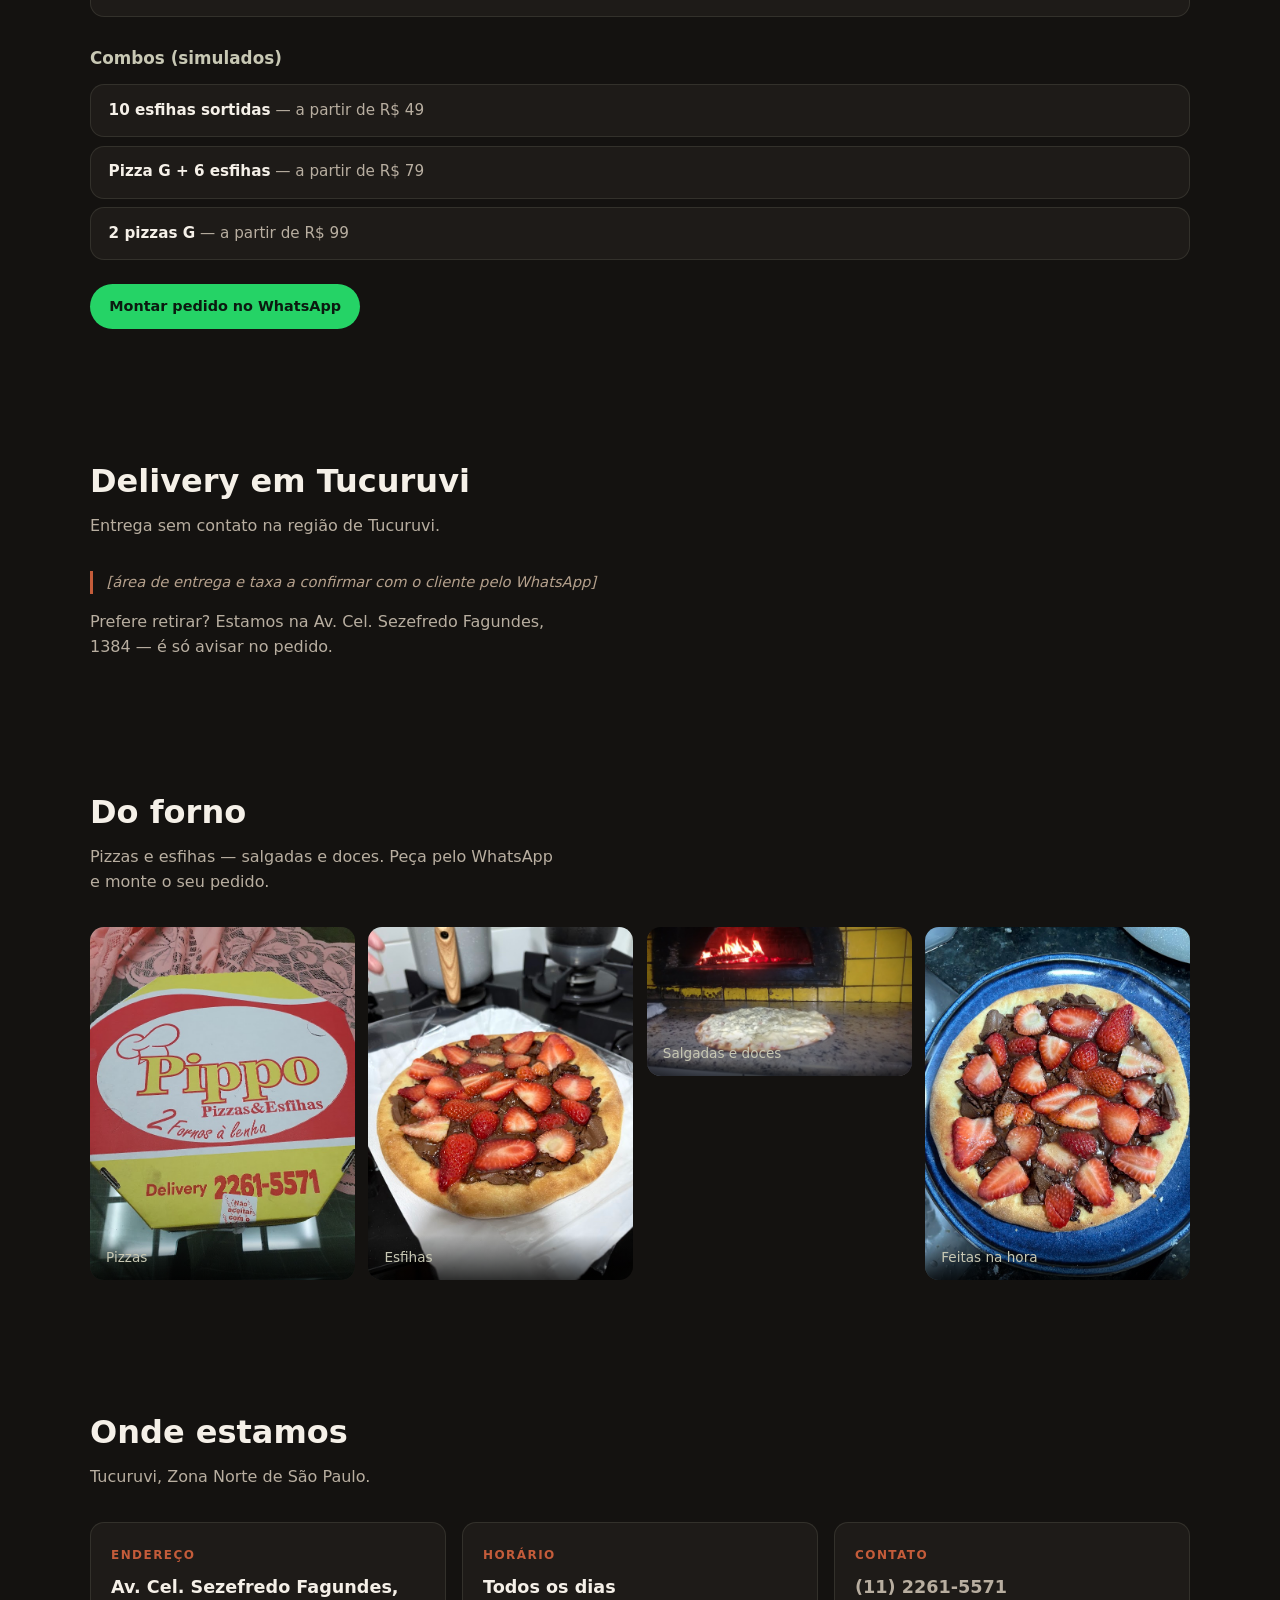
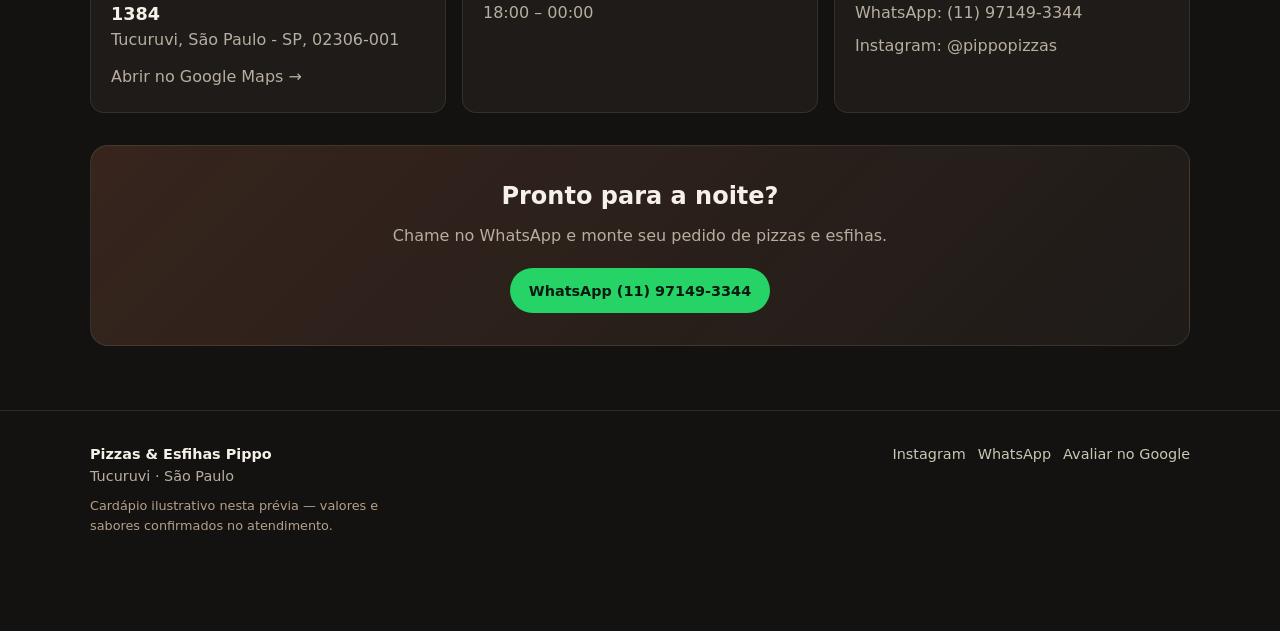
==== commit 283b57d9: "fix: remove Google price range, add 'Avaliar no Google' CTA (v1–v3)" ====
--- a/v1/index.html
+++ b/v1/index.html
@@ -36,7 +36,6 @@
         <div class="hero-meta">
           <span><strong>4,1</strong> · 270 avaliações</span>
           <span>Todos os dias <strong>18:00–00:00</strong></span>
-          <span>Faixa <strong>R$ 60–80</strong></span>
         </div>
         <div class="hero-actions">
           <a class="btn btn-wa" href="https://wa.me/5511971493344" target="_blank" rel="noopener noreferrer">Fazer pedido</a>
@@ -50,6 +49,10 @@
         <h2 class="section-title">Feita para a noite</h2>
         <p class="section-lead">No Pippo, a noite em Tucuruvi ganha outro ritmo. Massa no ponto, recheio generoso e aquele aroma que chega antes da caixa. Pizzas e esfihas — salgadas e doces — para quem quer conforto sem pressa, seja em casa, no balcão ou no salão.</p>
         <p class="trust-line">Mais de 270 avaliações no Google. Quem já pediu, costuma voltar.</p>
+        <div class="review-cta">
+          <span class="review-score"><strong>4,1</strong> ★ · 270 avaliações</span>
+          <a class="btn btn-review" href="https://search.google.com/local/writereview?placeid=ChIJ1ygYt2T2zpQRakysqaler_M" target="_blank" rel="noopener noreferrer"><svg class="g-ico" viewBox="0 0 24 24" aria-hidden="true"><path fill="currentColor" d="M12 2.5l2.9 6 6.6.8-4.9 4.5 1.3 6.5L12 17.1l-5.9 3.2 1.3-6.5L2.5 9.3l6.6-.8z"/></svg>Avaliar no Google</a>
+        </div>
       </div>
     </section>
 
@@ -222,6 +225,7 @@
       <div class="socials">
         <a href="https://www.instagram.com/pippopizzas/" target="_blank" rel="noopener noreferrer">Instagram</a>
         <a href="https://wa.me/5511971493344" target="_blank" rel="noopener noreferrer">WhatsApp</a>
+        <a href="https://search.google.com/local/writereview?placeid=ChIJ1ygYt2T2zpQRakysqaler_M" target="_blank" rel="noopener noreferrer">Avaliar no Google</a>
       </div>
     </div>
   </footer>
--- a/v1/styles.css
+++ b/v1/styles.css
@@ -323,3 +323,11 @@
 @media (min-width: 640px) {
   .highlight-list { grid-template-columns: repeat(2, 1fr); }
 }
+
+/* Review CTA (Avaliar no Google) */
+.review-cta { display: flex; flex-wrap: wrap; align-items: center; gap: 0.75rem 1rem; margin-top: 1.25rem; }
+.review-score { color: var(--earth); font-size: 0.92rem; }
+.review-score strong { color: var(--text); }
+.btn-review { background: transparent; color: var(--cream); border: 1px solid var(--accent); }
+.btn-review:hover { background: var(--accent-soft); color: var(--text); }
+.g-ico { width: 16px; height: 16px; color: var(--accent); }
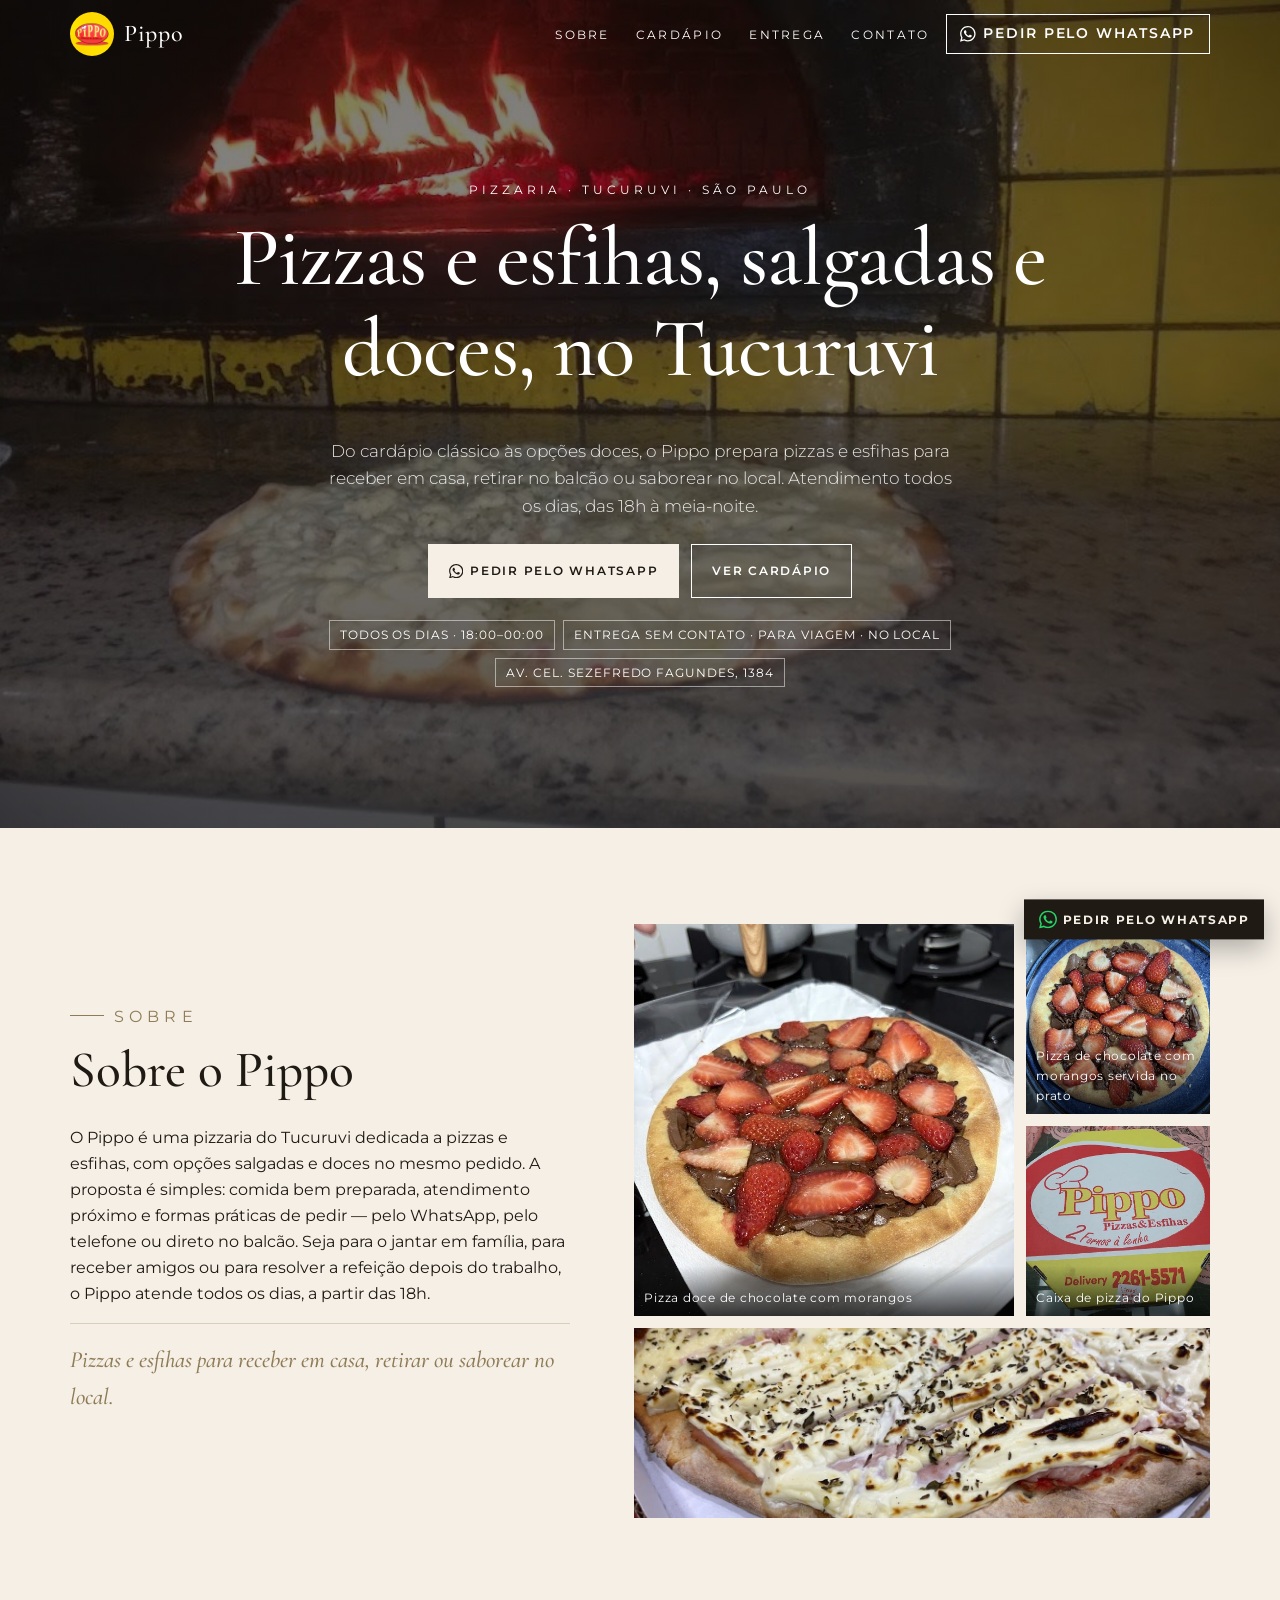
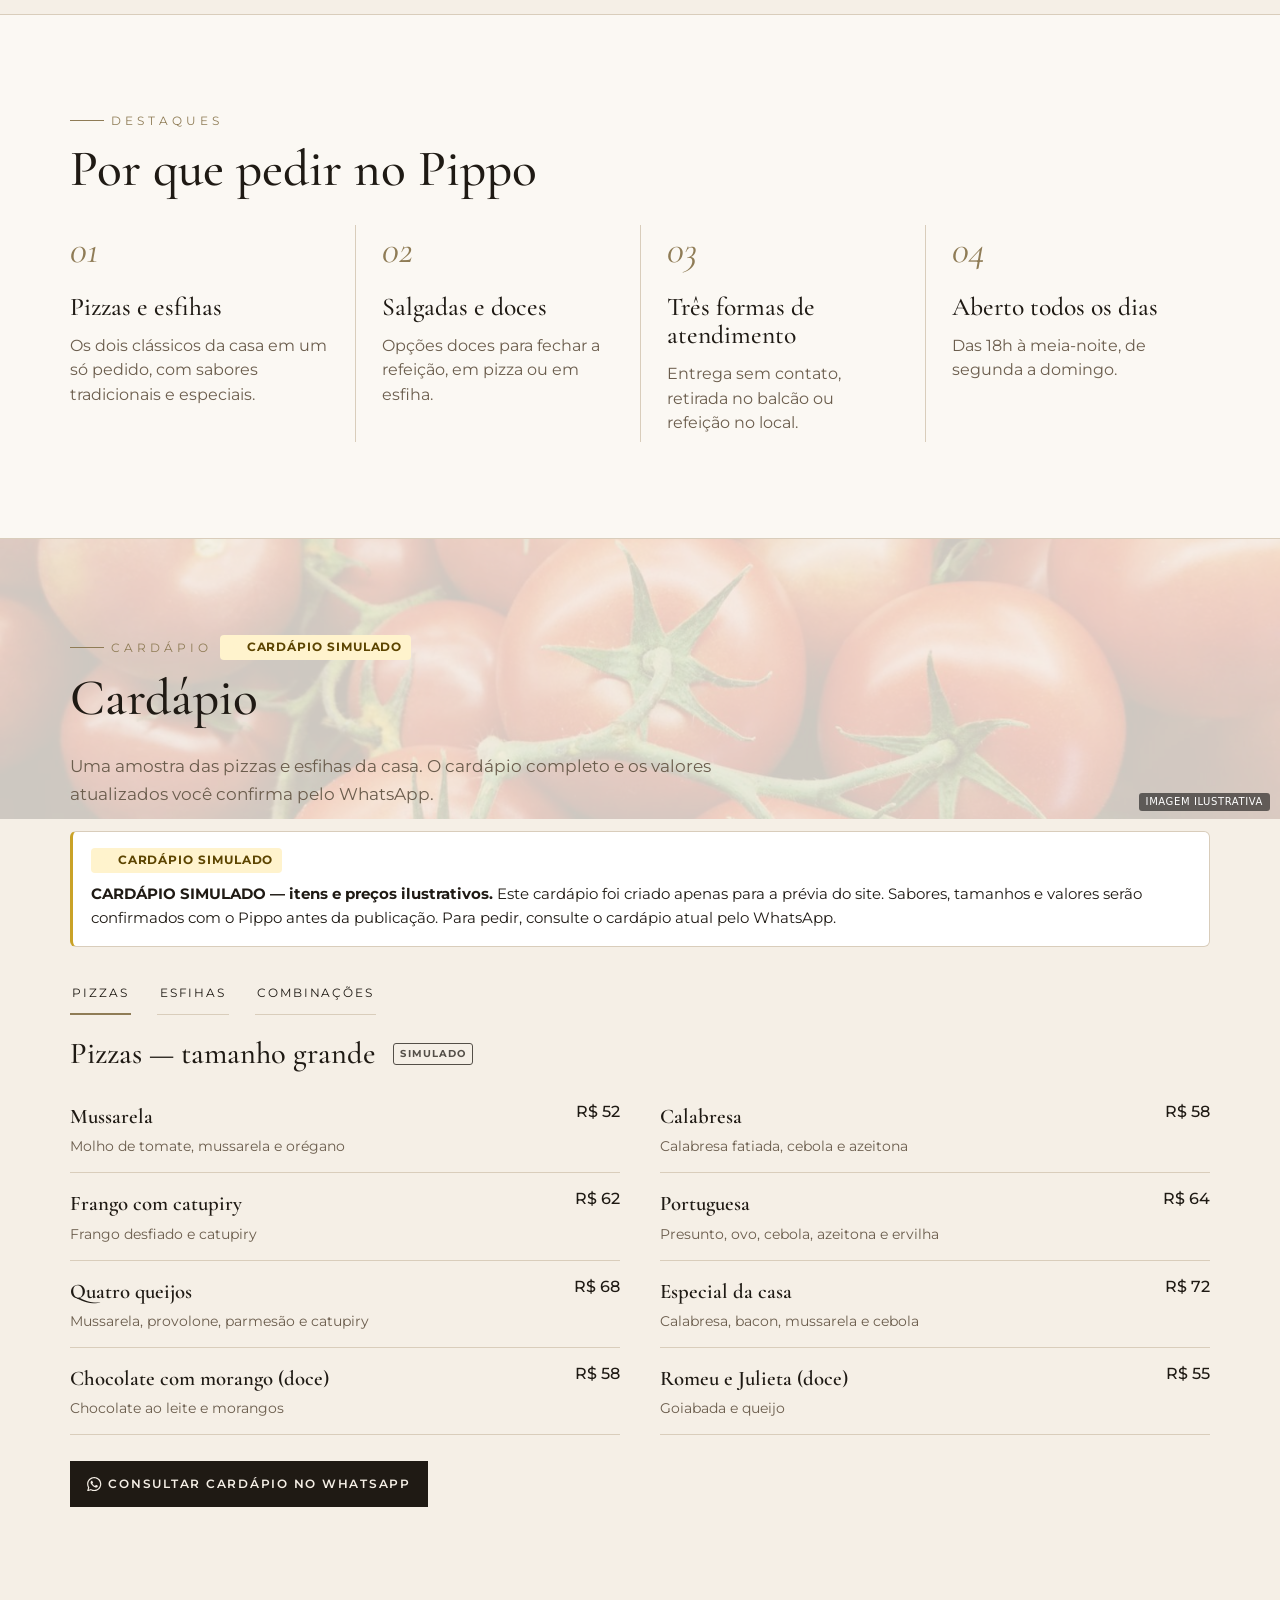
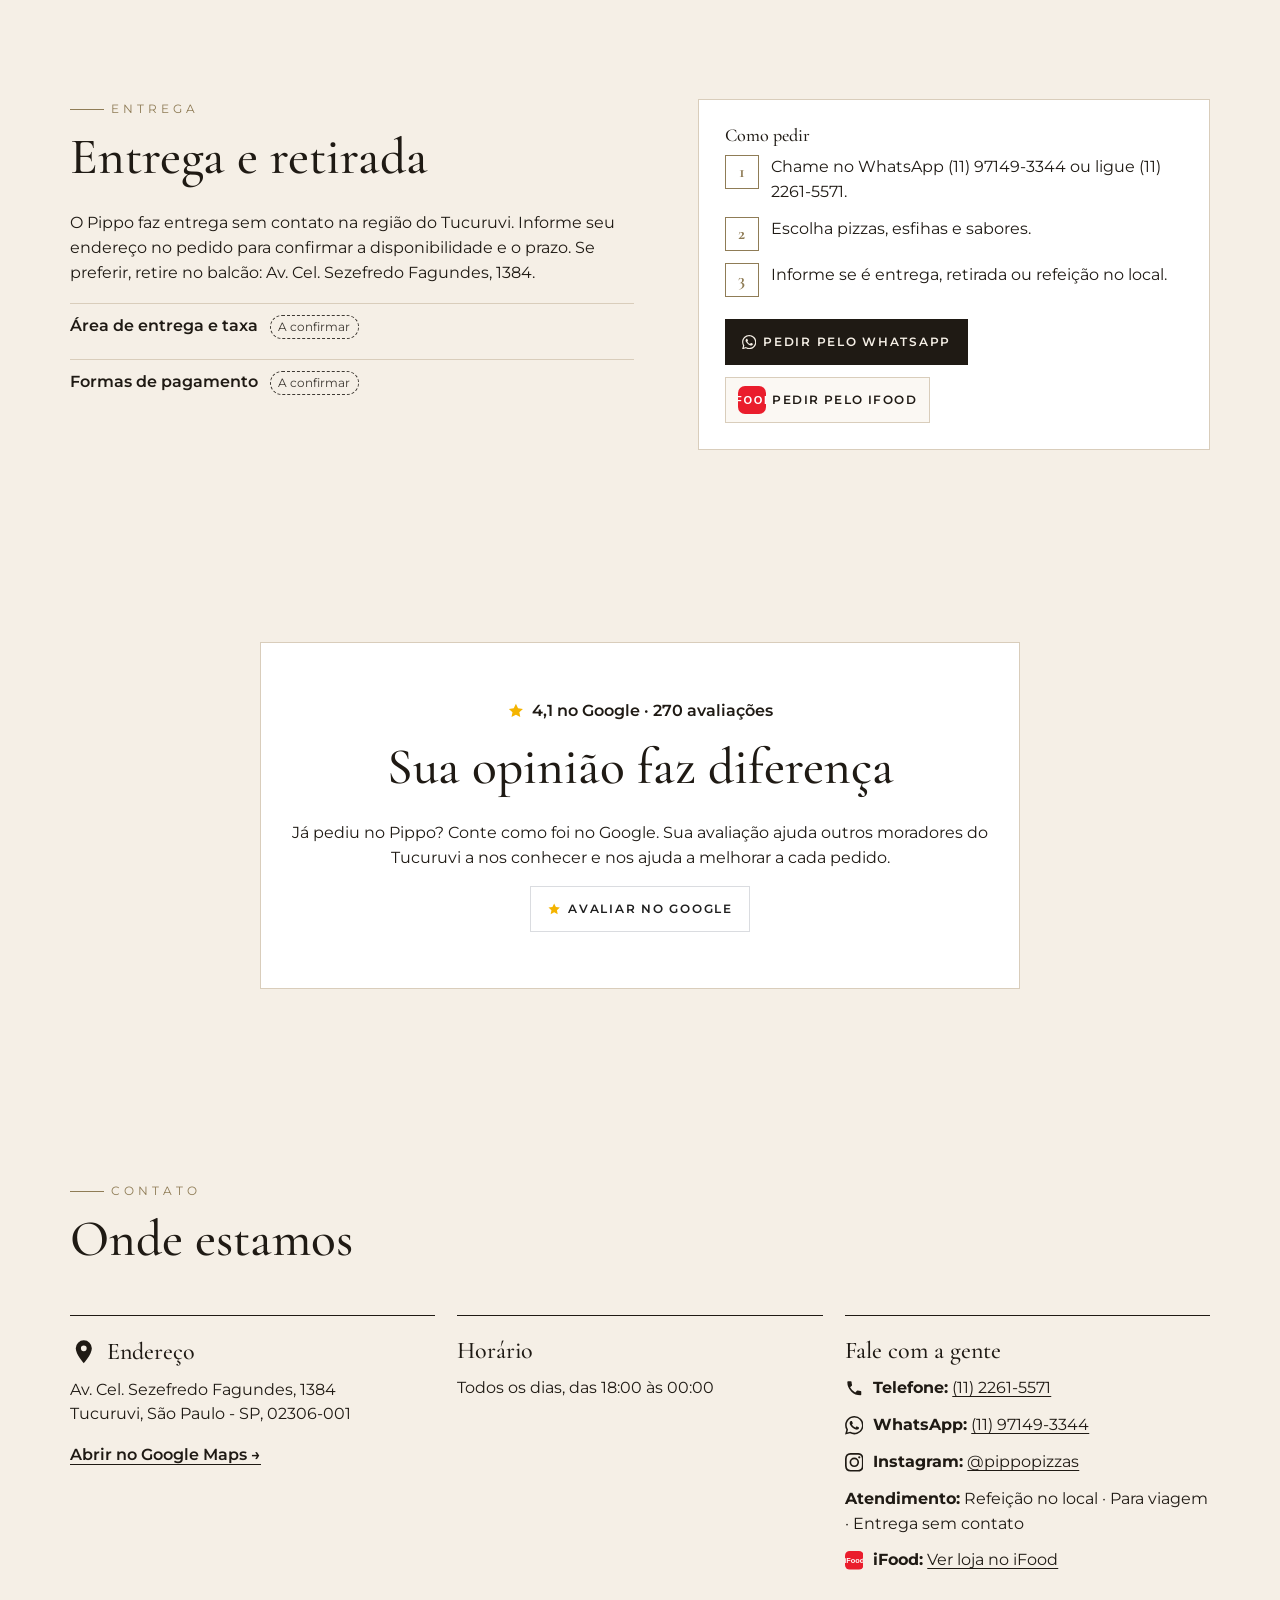
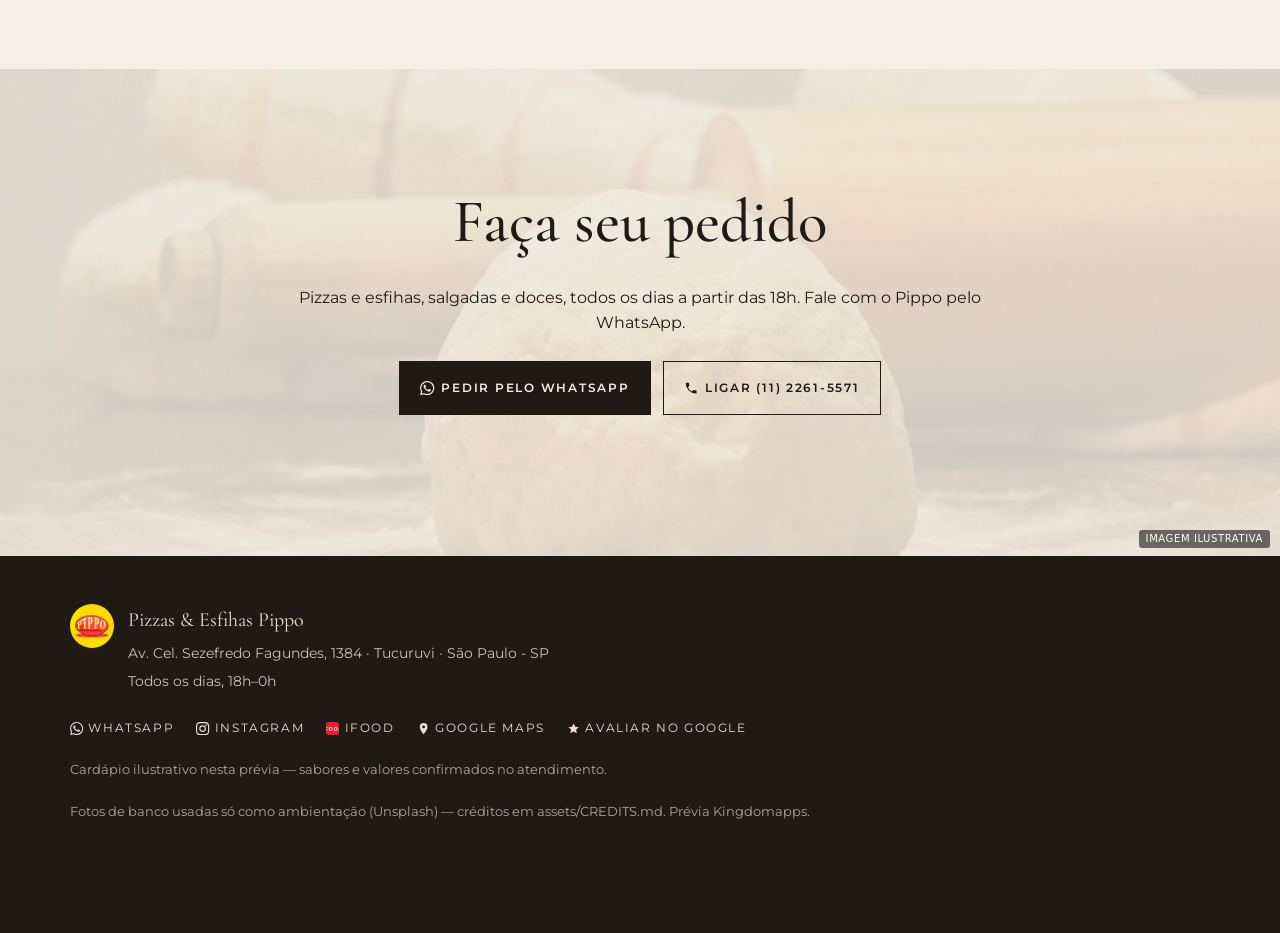
==== commit 4038ff9a: "rebuild: base institucional única + 3 skins visuais (copy.md único, WhatsApp CTA principal, iFood co" ====
--- a/v1/index.html
+++ b/v1/index.html
@@ -1,239 +1,144 @@
 <!DOCTYPE html>
 <html lang="pt-BR">
 <head>
-  <meta charset="UTF-8" />
-  <meta name="viewport" content="width=device-width, initial-scale=1" />
-  <meta name="description" content="Pizzas e esfihas salgadas e doces em Tucuruvi. Delivery sem contato, retirada e salão. Peça pelo WhatsApp." />
-  <title>Pizzas & Esfihas Pippo | Noite em Tucuruvi</title>
-  <link rel="stylesheet" href="styles.css" />
+<meta charset="UTF-8" />
+<meta name="viewport" content="width=device-width, initial-scale=1" />
+<meta name="robots" content="noindex, nofollow" />
+<title>Pizzas &amp;amp; Esfihas Pippo | Pizzaria no Tucuruvi, São Paulo</title>
+<meta name="description" content="Pizzas e esfihas salgadas e doces no Tucuruvi, Zona Norte de São Paulo. Entrega sem contato, retirada e refeição no local. Todos os dias, das 18h à 0h. Peça pelo WhatsApp." />
+<meta name="theme-color" content="#1b1410" />
+<link rel="preconnect" href="https://fonts.googleapis.com" />
+<link rel="preconnect" href="https://fonts.gstatic.com" crossorigin />
+<link rel="stylesheet" href="https://fonts.googleapis.com/css2?family=Cormorant+Garamond:ital,wght@0,500;0,600;1,500&family=Montserrat:wght@300;400;500;600&display=swap" />
+<link rel="stylesheet" href="../assets/base.css" />
+<link rel="stylesheet" href="../assets/skin-a.css" />
+<style>:root{--brand:#d8261c;--brand2:#f2c200;--brand-ink:#1b1410}</style>
 </head>
-<body>
-  <header class="header">
-    <div class="container header-inner">
-      <a class="brand" href="#topo">
-        <img class="brand-mark" src="assets/logo.jpg" alt="Pizzas & Esfihas Pippo" width="42" height="42" />
-        <span>Pippo</span>
-      </a>
-      <nav class="nav" aria-label="Principal">
-        <a href="#sobre">Sobre</a>
-        <a href="#servicos">Serviços</a>
-        <a href="#cardapio">Cardápio</a>
-        <a href="#info">Contato</a>
-      </nav>
-      <a class="btn btn-wa" href="https://wa.me/5511971493344" target="_blank" rel="noopener noreferrer">
-        Pedir no WhatsApp
-      </a>
+<body class="skin-a" data-hours='{"0": [[18, 24]], "1": [[18, 24]], "2": [[18, 24]], "3": [[18, 24]], "4": [[18, 24]], "5": [[18, 24]], "6": [[18, 24]]}' data-hours-unknown='[]'>
+<!-- Kingdomapps · base institucional única · skin A (Editorial clássico) · copy: copy.md -->
+<a class="skip" href="#conteudo">Pular para o conteúdo</a>
+<header class="site-header" id="header">
+  <div class="wrap header-inner">
+    <a class="brand" href="#topo" aria-label="Pippo — início"><img class="brand-logo" src="../assets/img/logo.jpg" width="400" height="400" alt="Logotipo Pizzas &amp; Esfihas Pippo" /><span class="brand-word">Pippo</span></a>
+    <nav class="site-nav" id="site-nav" aria-label="Principal">
+      <ul><li><a href="#sobre">Sobre</a></li><li><a href="#cardapio">Cardápio</a></li><li><a href="#entrega">Entrega</a></li><li><a href="#contato">Contato</a></li></ul>
+    </nav>
+    <a class="btn btn-wa btn-sm header-cta" href="https://wa.me/5511971493344?text=Ol%C3%A1%21%20Vim%20pelo%20site%20e%20gostaria%20de%20fazer%20um%20pedido." target="_blank" rel="noopener"><svg viewBox="0 0 24 24" aria-hidden="true" focusable="false"><path fill="currentColor" d="M17.47 14.38c-.3-.15-1.76-.87-2.03-.97-.27-.1-.47-.15-.67.15-.2.3-.77.97-.94 1.16-.17.2-.35.22-.64.07-.3-.15-1.26-.46-2.39-1.47-.88-.79-1.48-1.76-1.65-2.06-.17-.3-.02-.46.13-.6.13-.14.3-.35.45-.52.15-.17.2-.3.3-.5.1-.2.05-.37-.03-.52-.07-.15-.67-1.61-.92-2.2-.24-.58-.49-.5-.67-.51h-.57c-.2 0-.52.07-.8.37-.27.3-1.04 1.02-1.04 2.48s1.07 2.88 1.21 3.07c.15.2 2.1 3.2 5.08 4.49.71.31 1.26.49 1.7.63.71.22 1.36.19 1.87.12.57-.09 1.76-.72 2-1.41.25-.7.25-1.29.18-1.41-.08-.13-.27-.2-.57-.35zM12.05 21.78a9.87 9.87 0 0 1-5.03-1.38l-.36-.21-3.74.98 1-3.65-.24-.37a9.86 9.86 0 0 1-1.51-5.26c0-5.45 4.44-9.88 9.89-9.88 2.64 0 5.12 1.03 6.99 2.9a9.83 9.83 0 0 1 2.89 6.99c0 5.45-4.44 9.88-9.89 9.88zm8.41-18.3A11.82 11.82 0 0 0 12.05 0C5.5 0 .16 5.34.16 11.89c0 2.1.55 4.14 1.59 5.95L.06 24l6.3-1.65a11.88 11.88 0 0 0 5.69 1.45c6.55 0 11.89-5.34 11.89-11.89 0-3.18-1.24-6.17-3.48-8.41z"/></svg><span>Pedir pelo WhatsApp</span></a>
+    <button class="nav-toggle" type="button" aria-expanded="false" aria-controls="site-nav"><span class="sr-only">Abrir menu</span><span class="bars" aria-hidden="true"></span></button>
+  </div>
+</header>
+<main id="conteudo">
+<section class="hero" id="topo" aria-labelledby="hero-title">
+  <figure class="hero-media"><img src="../assets/img/fotos-foto-3.jpg" width="1200" height="675" alt="Pizza no forno da casa" fetchpriority="high" /></figure>
+  <div class="wrap hero-inner">
+    <div class="hero-copy">
+      <p class="eyebrow">Pizzaria · Tucuruvi · São Paulo</p>
+      <h1 id="hero-title">Pizzas e esfihas, salgadas e doces, no Tucuruvi</h1>
+      <p class="lead">Do cardápio clássico às opções doces, o Pippo prepara pizzas e esfihas para receber em casa, retirar no balcão ou saborear no local. Atendimento todos os dias, das 18h à meia-noite.</p>
+      <p class="open-badge" data-open-badge hidden></p>
+      <div class="hero-ctas">
+        <a class="btn btn-wa btn-lg" href="https://wa.me/5511971493344?text=Ol%C3%A1%21%20Vim%20pelo%20site%20e%20gostaria%20de%20fazer%20um%20pedido." target="_blank" rel="noopener"><svg viewBox="0 0 24 24" aria-hidden="true" focusable="false"><path fill="currentColor" d="M17.47 14.38c-.3-.15-1.76-.87-2.03-.97-.27-.1-.47-.15-.67.15-.2.3-.77.97-.94 1.16-.17.2-.35.22-.64.07-.3-.15-1.26-.46-2.39-1.47-.88-.79-1.48-1.76-1.65-2.06-.17-.3-.02-.46.13-.6.13-.14.3-.35.45-.52.15-.17.2-.3.3-.5.1-.2.05-.37-.03-.52-.07-.15-.67-1.61-.92-2.2-.24-.58-.49-.5-.67-.51h-.57c-.2 0-.52.07-.8.37-.27.3-1.04 1.02-1.04 2.48s1.07 2.88 1.21 3.07c.15.2 2.1 3.2 5.08 4.49.71.31 1.26.49 1.7.63.71.22 1.36.19 1.87.12.57-.09 1.76-.72 2-1.41.25-.7.25-1.29.18-1.41-.08-.13-.27-.2-.57-.35zM12.05 21.78a9.87 9.87 0 0 1-5.03-1.38l-.36-.21-3.74.98 1-3.65-.24-.37a9.86 9.86 0 0 1-1.51-5.26c0-5.45 4.44-9.88 9.89-9.88 2.64 0 5.12 1.03 6.99 2.9a9.83 9.83 0 0 1 2.89 6.99c0 5.45-4.44 9.88-9.89 9.88zm8.41-18.3A11.82 11.82 0 0 0 12.05 0C5.5 0 .16 5.34.16 11.89c0 2.1.55 4.14 1.59 5.95L.06 24l6.3-1.65a11.88 11.88 0 0 0 5.69 1.45c6.55 0 11.89-5.34 11.89-11.89 0-3.18-1.24-6.17-3.48-8.41z"/></svg><span>Pedir pelo WhatsApp</span></a>
+        <a class="btn btn-ghost btn-lg" href="#cardapio">Ver cardápio</a>
+      </div>
+      <ul class="chips"><li>Todos os dias · 18:00–00:00</li><li>Entrega sem contato · Para viagem · No local</li><li>Av. Cel. Sezefredo Fagundes, 1384</li></ul>
     </div>
-  </header>
-
-  <main id="topo">
-    <section class="hero">
-      <div class="hero-bg" aria-hidden="true"></div>
-      <div class="container hero-content">
-        <p class="eyebrow">Pizzaria · Tucuruvi · São Paulo</p>
-        <h1>A noite pede Pippo</h1>
-        <p>Pizzas e esfihas salgadas e doces, do forno para a sua mesa — delivery, retirada ou salão. Uma pausa saborosa no fim do dia em Tucuruvi.</p>
-        <div class="hero-meta">
-          <span><strong>4,1</strong> · 270 avaliações</span>
-          <span>Todos os dias <strong>18:00–00:00</strong></span>
-        </div>
-        <div class="hero-actions">
-          <a class="btn btn-wa" href="https://wa.me/5511971493344" target="_blank" rel="noopener noreferrer">Fazer pedido</a>
-          <a class="btn btn-ghost" href="#info">Ver endereço</a>
-        </div>
-      </div>
-    </section>
-
-    <section id="sobre">
-      <div class="container">
-        <h2 class="section-title">Feita para a noite</h2>
-        <p class="section-lead">No Pippo, a noite em Tucuruvi ganha outro ritmo. Massa no ponto, recheio generoso e aquele aroma que chega antes da caixa. Pizzas e esfihas — salgadas e doces — para quem quer conforto sem pressa, seja em casa, no balcão ou no salão.</p>
-        <p class="trust-line">Mais de 270 avaliações no Google. Quem já pediu, costuma voltar.</p>
-        <div class="review-cta">
-          <span class="review-score"><strong>4,1</strong> ★ · 270 avaliações</span>
-          <a class="btn btn-review" href="https://search.google.com/local/writereview?placeid=ChIJ1ygYt2T2zpQRakysqaler_M" target="_blank" rel="noopener noreferrer"><svg class="g-ico" viewBox="0 0 24 24" aria-hidden="true"><path fill="currentColor" d="M12 2.5l2.9 6 6.6.8-4.9 4.5 1.3 6.5L12 17.1l-5.9 3.2 1.3-6.5L2.5 9.3l6.6-.8z"/></svg>Avaliar no Google</a>
-        </div>
-      </div>
-    </section>
-
-    <section id="servicos">
-      <div class="container">
-        <h2 class="section-title">Como você prefere</h2>
-        <p class="section-lead">Atendimento pensado para a noite — peça pelo WhatsApp ou venha até a gente.</p>
-        <div class="services">
-          <article class="service-card">
-            <h3>Delivery sem contato</h3>
-            <p>Receba em casa com entrega discreta. Combine o pedido pelo WhatsApp.</p>
-          </article>
-          <article class="service-card">
-            <h3>Para viagem</h3>
-            <p>Retire no balcão e leve quentinho. Ideal para quem está por perto.</p>
-          </article>
-          <article class="service-card">
-            <h3>Refeição no local</h3>
-            <p>Venha saborear no salão, todos os dias a partir das 18h.</p>
-          </article>
-        </div>
-      </div>
-    </section>
-
-    <section id="destaques">
-      <div class="container">
-        <h2 class="section-title">O que faz a diferença</h2>
-        <ul class="highlight-list">
-          <li>Massa leve e recheio que preenche</li>
-          <li>Opções salgadas e doces no mesmo pedido</li>
-          <li>Pedido conversacional pelo WhatsApp — sem burocracia</li>
-          <li>Aberto todos os dias, das 18h à meia-noite</li>
-        </ul>
-      </div>
-    </section>
-
-    <section id="cardapio" aria-label="Cardápio simulado — exemplo para preview">
-      <div class="container">
-        <div class="simulado-badge" role="status">Cardápio simulado — exemplo para preview</div>
-        <h2 class="section-title">Teaser do cardápio</h2>
-        <p class="section-lead">Uma amostra do que costuma sair do forno. O cardápio completo — e o preço certo — você confirma no WhatsApp.</p>
-        <p class="simulado-note">Itens e preços abaixo são fictícios, inspirados em pizzarias de bairro em São Paulo. Confirme sabores e valores reais com o Pippo pelo WhatsApp.</p>
-
-        <h3 class="menu-group-title">Pizzas (tamanho grande — preços simulados)</h3>
-        <div class="menu-table-wrap">
-          <table class="menu-table">
-            <thead>
-              <tr><th>Sabor</th><th>Descrição</th><th>Preço simulado</th></tr>
-            </thead>
-            <tbody>
-              <tr><td>Mussarela clássica</td><td>Molho de tomate, mussarela e orégano</td><td>R$ 52</td></tr>
-              <tr><td>Calabresa da casa</td><td>Calabresa fatiada, cebola e azeitona</td><td>R$ 58</td></tr>
-              <tr><td>Frango com catupiry</td><td>Frango desfiado e catupiry cremoso</td><td>R$ 62</td></tr>
-              <tr><td>Portuguesa</td><td>Presunto, ovo, cebola, azeitona e ervilha</td><td>R$ 64</td></tr>
-              <tr><td>Quatro queijos</td><td>Mussarela, provolone, parmesão e catupiry</td><td>R$ 68</td></tr>
-              <tr><td>Pippo especial</td><td>Calabresa, bacon, mussarela e cebola caramelizada</td><td>R$ 72</td></tr>
-              <tr><td>Chocolate com morango</td><td>Chocolate ao leite e morango fresco</td><td>R$ 58</td></tr>
-              <tr><td>Romeu e Julieta</td><td>Goiabada e queijo</td><td>R$ 55</td></tr>
-            </tbody>
-          </table>
-        </div>
-
-        <h3 class="menu-group-title">Esfihas (unidade — preços simulados)</h3>
-        <div class="menu-table-wrap">
-          <table class="menu-table">
-            <thead>
-              <tr><th>Sabor</th><th>Descrição</th><th>Preço simulado</th></tr>
-            </thead>
-            <tbody>
-              <tr><td>Carne</td><td>Carne temperada, tomate e cebola</td><td>R$ 5,50</td></tr>
-              <tr><td>Queijo</td><td>Queijo cremoso</td><td>R$ 5,00</td></tr>
-              <tr><td>Frango com catupiry</td><td>Frango desfiado e catupiry</td><td>R$ 5,50</td></tr>
-              <tr><td>Calabresa</td><td>Calabresa e cebola</td><td>R$ 5,50</td></tr>
-              <tr><td>Escarola com queijo</td><td>Escarola refogada e mussarela</td><td>R$ 5,50</td></tr>
-              <tr><td>Atum</td><td>Atum, tomate e cebola</td><td>R$ 6,00</td></tr>
-              <tr><td>Banana com canela</td><td>Banana, canela e açúcar (doce)</td><td>R$ 5,50</td></tr>
-              <tr><td>Chocolate</td><td>Chocolate derretido (doce)</td><td>R$ 5,50</td></tr>
-            </tbody>
-          </table>
-        </div>
-
-        <h3 class="menu-group-title">Combos (simulados)</h3>
-        <ul class="combo-list">
-          <li><strong>10 esfihas sortidas</strong> — a partir de R$ 49</li>
-          <li><strong>Pizza G + 6 esfihas</strong> — a partir de R$ 79</li>
-          <li><strong>2 pizzas G</strong> — a partir de R$ 99</li>
-        </ul>
-        <div class="menu-cta">
-          <a class="btn btn-wa" href="https://wa.me/5511971493344" target="_blank" rel="noopener noreferrer">Montar pedido no WhatsApp</a>
-        </div>
-      </div>
-    </section>
-
-    <section id="entrega">
-      <div class="container">
-        <h2 class="section-title">Delivery em Tucuruvi</h2>
-        <p class="section-lead">Entrega sem contato na região de Tucuruvi.</p>
-        <p class="area-placeholder">[área de entrega e taxa a confirmar com o cliente pelo WhatsApp]</p>
-        <p class="section-lead" style="margin-top:1rem;margin-bottom:0">Prefere retirar? Estamos na Av. Cel. Sezefredo Fagundes, 1384 — é só avisar no pedido.</p>
-      </div>
-    </section>
-
-    <section id="fotos">
-      <div class="container">
-        <h2 class="section-title">Do forno</h2>
-        <p class="section-lead">Pizzas e esfihas — salgadas e doces. Peça pelo WhatsApp e monte o seu pedido.</p>
-        <div class="gallery">
-          <figure>
-            <img src="assets/foto-1.jpg" alt="Pizza Pippo" loading="lazy" width="675" height="900" />
-            <figcaption>Pizzas</figcaption>
-          </figure>
-          <figure>
-            <img src="assets/foto-2.jpg" alt="Esfihas e pizzas Pippo" loading="lazy" width="675" height="900" />
-            <figcaption>Esfihas</figcaption>
-          </figure>
-          <figure>
-            <img src="assets/foto-3.jpg" alt="Pizza Pippo em destaque" loading="lazy" width="1200" height="675" />
-            <figcaption>Salgadas e doces</figcaption>
-          </figure>
-          <figure>
-            <img src="assets/foto-4.jpg" alt="Preparação Pippo" loading="lazy" width="675" height="900" />
-            <figcaption>Feitas na hora</figcaption>
-          </figure>
-        </div>
-      </div>
-    </section>
-
-    <section id="info">
-      <div class="container">
-        <h2 class="section-title">Onde estamos</h2>
-        <p class="section-lead">Tucuruvi, Zona Norte de São Paulo.</p>
-        <div class="info-grid">
-          <article class="info-card">
-            <h3>Endereço</h3>
-            <p class="big">Av. Cel. Sezefredo Fagundes, 1384</p>
-            <p>Tucuruvi, São Paulo - SP, 02306-001</p>
-            <p style="margin-top:0.75rem">
-              <a href="https://www.google.com/maps/place/Pizzas%26Esfihas+Pippo/data=!4m7!3m6!1s0x94cef664b71828d7:0xf3af5ea9a9ac4c6a!8m2!3d-23.466982!4d-46.6034698!16s%2Fg%2F11b8zw6lcs" target="_blank" rel="noopener noreferrer">Abrir no Google Maps →</a>
-            </p>
-          </article>
-          <article class="info-card">
-            <h3>Horário</h3>
-            <p class="big">Todos os dias</p>
-            <p>18:00 – 00:00</p>
-          </article>
-          <article class="info-card">
-            <h3>Contato</h3>
-            <p class="big"><a href="tel:+551122615571">(11) 2261-5571</a></p>
-            <p>WhatsApp: <a href="https://wa.me/5511971493344" target="_blank" rel="noopener noreferrer">(11) 97149-3344</a></p>
-            <p style="margin-top:0.5rem">Instagram: <a href="https://www.instagram.com/pippopizzas/" target="_blank" rel="noopener noreferrer">@pippopizzas</a></p>
-          </article>
-        </div>
-
-        <div class="cta-band" style="margin-top:2rem">
-          <h2>Pronto para a noite?</h2>
-          <p>Chame no WhatsApp e monte seu pedido de pizzas e esfihas.</p>
-          <a class="btn btn-wa" href="https://wa.me/5511971493344" target="_blank" rel="noopener noreferrer">WhatsApp (11) 97149-3344</a>
-        </div>
-      </div>
-    </section>
-  </main>
-
-  <footer class="footer">
-    <div class="container footer-inner">
-      <div>
-        <strong style="color:var(--text)">Pizzas &amp; Esfihas Pippo</strong>
-        <p>Tucuruvi · São Paulo</p>
-        <p class="footer-note">Cardápio ilustrativo nesta prévia — valores e sabores confirmados no atendimento.</p>
-      </div>
-      <div class="socials">
-        <a href="https://www.instagram.com/pippopizzas/" target="_blank" rel="noopener noreferrer">Instagram</a>
-        <a href="https://wa.me/5511971493344" target="_blank" rel="noopener noreferrer">WhatsApp</a>
-        <a href="https://search.google.com/local/writereview?placeid=ChIJ1ygYt2T2zpQRakysqaler_M" target="_blank" rel="noopener noreferrer">Avaliar no Google</a>
-      </div>
+  </div>
+</section>
+<section class="sec sobre" id="sobre" aria-labelledby="sobre-title">
+  <div class="wrap sobre-grid">
+    <div class="sobre-copy">
+      <p class="kicker">Sobre</p>
+      <h2 id="sobre-title">Sobre o Pippo</h2>
+      <p>O Pippo é uma pizzaria do Tucuruvi dedicada a pizzas e esfihas, com opções salgadas e doces no mesmo pedido. A proposta é simples: comida bem preparada, atendimento próximo e formas práticas de pedir — pelo WhatsApp, pelo telefone ou direto no balcão. Seja para o jantar em família, para receber amigos ou para resolver a refeição depois do trabalho, o Pippo atende todos os dias, a partir das 18h.</p>
+      <p class="apoio">Pizzas e esfihas para receber em casa, retirar ou saborear no local.</p>
     </div>
-  </footer>
-
-  <a class="wa-float" href="https://wa.me/5511971493344" target="_blank" rel="noopener noreferrer" aria-label="Pedir no WhatsApp">
-    <svg viewBox="0 0 24 24" fill="currentColor" aria-hidden="true"><path d="M17.472 14.382c-.297-.149-1.758-.867-2.03-.967-.273-.099-.471-.148-.67.15-.197.297-.767.966-.94 1.164-.173.199-.347.223-.644.075-.297-.15-1.255-.463-2.39-1.475-.883-.788-1.48-1.761-1.653-2.059-.173-.297-.018-.458.13-.606.134-.133.298-.347.446-.52.149-.174.198-.298.298-.497.099-.198.05-.371-.025-.52-.075-.149-.669-1.612-.916-2.207-.242-.579-.487-.5-.669-.51-.173-.008-.371-.01-.57-.01-.198 0-.52.074-.792.372-.272.297-1.04 1.016-1.04 2.479 0 1.462 1.065 2.875 1.213 3.074.149.198 2.096 3.2 5.077 4.487.709.306 1.262.489 1.694.625.712.227 1.36.195 1.871.118.571-.085 1.758-.719 2.006-1.413.248-.694.248-1.289.173-1.413-.074-.124-.272-.198-.57-.347m-5.421 7.403h-.004a9.87 9.87 0 01-5.031-1.378l-.361-.214-3.741.982.998-3.648-.235-.374a9.86 9.86 0 01-1.51-5.26c.001-5.45 4.436-9.884 9.888-9.884 2.64 0 5.122 1.03 6.988 2.898a9.825 9.825 0 012.893 6.994c-.003 5.45-4.435 9.884-9.85 9.884m8.413-18.297A11.815 11.815 0 0012.05 0C5.495 0 .16 5.335.157 11.892c0 2.096.547 4.142 1.588 5.945L.057 24l6.305-1.654a11.882 11.882 0 005.683 1.448h.005c6.554 0 11.89-5.335 11.893-11.893a11.821 11.821 0 00-3.48-8.413z"/></svg>
-  </a>
-
-  <script src="script.js"></script>
+    <div class="gallery" aria-label="Fotos de Pippo"><figure class="g-item g-1"><img src="../assets/img/fotos-foto-2.jpg" width="675" height="900" alt="Pizza doce de chocolate com morangos" loading="lazy" decoding="async" /><figcaption>Pizza doce de chocolate com morangos</figcaption></figure><figure class="g-item g-2"><img src="../assets/img/fotos-foto-4.jpg" width="675" height="900" alt="Pizza de chocolate com morangos servida no prato" loading="lazy" decoding="async" /><figcaption>Pizza de chocolate com morangos servida no prato</figcaption></figure><figure class="g-item g-3"><img src="../assets/img/fotos-foto-1.jpg" width="675" height="900" alt="Caixa de pizza do Pippo" loading="lazy" decoding="async" /><figcaption>Caixa de pizza do Pippo</figcaption></figure><figure class="g-item g-4"><img src="../assets/img/logo-logo.jpg" width="1200" height="721" alt="Pizza do Pippo" loading="lazy" decoding="async" /></figure></div>
+  </div>
+</section>
+<section class="sec destaques" id="destaques" aria-labelledby="dest-title">
+  <div class="wrap">
+    <p class="kicker">Destaques</p>
+    <h2 id="dest-title">Por que pedir no Pippo</h2>
+    <ul class="feats"><li class="feat"><span class="feat-n" aria-hidden="true">01</span><h3>Pizzas e esfihas</h3><p>Os dois clássicos da casa em um só pedido, com sabores tradicionais e especiais.</p></li><li class="feat"><span class="feat-n" aria-hidden="true">02</span><h3>Salgadas e doces</h3><p>Opções doces para fechar a refeição, em pizza ou em esfiha.</p></li><li class="feat"><span class="feat-n" aria-hidden="true">03</span><h3>Três formas de atendimento</h3><p>Entrega sem contato, retirada no balcão ou refeição no local.</p></li><li class="feat"><span class="feat-n" aria-hidden="true">04</span><h3>Aberto todos os dias</h3><p>Das 18h à meia-noite, de segunda a domingo.</p></li></ul>
+  </div>
+</section>
+<section class="sec cardapio" id="cardapio" aria-labelledby="menu-title">
+  <div class="amb amb-menu" style="--amb:url('../assets/img/ambiente-tomatoes-wood.jpg')" aria-hidden="true"><span class="amb-tag">Imagem ilustrativa</span></div>
+  <div class="wrap">
+    <div class="menu-head">
+      <p class="kicker">Cardápio <span class="sim-badge">Cardápio simulado</span></p>
+      <h2 id="menu-title">Cardápio</h2>
+      <p class="lead">Uma amostra das pizzas e esfihas da casa. O cardápio completo e os valores atualizados você confirma pelo WhatsApp.</p>
+    </div>
+    <div class="sim-notice" role="note"><span class="sim-badge">Cardápio simulado</span><p><strong>CARDÁPIO SIMULADO — itens e preços ilustrativos.</strong> Este cardápio foi criado apenas para a prévia do site. Sabores, tamanhos e valores serão confirmados com o Pippo antes da publicação. Para pedir, consulte o cardápio atual pelo WhatsApp.</p></div>
+    <div class="menu-tabs" role="tablist" aria-label="Categorias do cardápio"><button type="button" role="tab" id="tab-0" aria-controls="menu-0" aria-selected="true">Pizzas</button><button type="button" role="tab" id="tab-1" aria-controls="menu-1" aria-selected="false" tabindex="-1">Esfihas</button><button type="button" role="tab" id="tab-2" aria-controls="menu-2" aria-selected="false" tabindex="-1">Combinações</button></div>
+    <div class="menu-panel" role="tabpanel" id="menu-0" aria-labelledby="tab-0" tabindex="0"><h3 class="menu-cat">Pizzas — tamanho grande <span class="sim-tag">Simulado</span></h3><ul class="menu-list"><li class="mi"><span class="mi-name">Mussarela</span><span class="mi-desc">Molho de tomate, mussarela e orégano</span><span class="mi-price">R$ 52</span></li><li class="mi"><span class="mi-name">Calabresa</span><span class="mi-desc">Calabresa fatiada, cebola e azeitona</span><span class="mi-price">R$ 58</span></li><li class="mi"><span class="mi-name">Frango com catupiry</span><span class="mi-desc">Frango desfiado e catupiry</span><span class="mi-price">R$ 62</span></li><li class="mi"><span class="mi-name">Portuguesa</span><span class="mi-desc">Presunto, ovo, cebola, azeitona e ervilha</span><span class="mi-price">R$ 64</span></li><li class="mi"><span class="mi-name">Quatro queijos</span><span class="mi-desc">Mussarela, provolone, parmesão e catupiry</span><span class="mi-price">R$ 68</span></li><li class="mi"><span class="mi-name">Especial da casa</span><span class="mi-desc">Calabresa, bacon, mussarela e cebola</span><span class="mi-price">R$ 72</span></li><li class="mi"><span class="mi-name">Chocolate com morango (doce)</span><span class="mi-desc">Chocolate ao leite e morangos</span><span class="mi-price">R$ 58</span></li><li class="mi"><span class="mi-name">Romeu e Julieta (doce)</span><span class="mi-desc">Goiabada e queijo</span><span class="mi-price">R$ 55</span></li></ul></div><div class="menu-panel" role="tabpanel" id="menu-1" aria-labelledby="tab-1" tabindex="0" hidden><h3 class="menu-cat">Esfihas — unidade <span class="sim-tag">Simulado</span></h3><ul class="menu-list"><li class="mi"><span class="mi-name">Carne</span><span class="mi-desc">Carne temperada, tomate e cebola</span><span class="mi-price">R$ 5,50</span></li><li class="mi"><span class="mi-name">Queijo</span><span class="mi-desc">Queijo cremoso</span><span class="mi-price">R$ 5,00</span></li><li class="mi"><span class="mi-name">Frango com catupiry</span><span class="mi-desc">Frango desfiado e catupiry</span><span class="mi-price">R$ 5,50</span></li><li class="mi"><span class="mi-name">Calabresa</span><span class="mi-desc">Calabresa e cebola</span><span class="mi-price">R$ 5,50</span></li><li class="mi"><span class="mi-name">Escarola com queijo</span><span class="mi-desc">Escarola refogada e mussarela</span><span class="mi-price">R$ 5,50</span></li><li class="mi"><span class="mi-name">Atum</span><span class="mi-desc">Atum, tomate e cebola</span><span class="mi-price">R$ 6,00</span></li><li class="mi"><span class="mi-name">Chocolate (doce)</span><span class="mi-desc">Chocolate ao leite</span><span class="mi-price">R$ 5,50</span></li><li class="mi"><span class="mi-name">Banana com canela (doce)</span><span class="mi-desc">Banana, canela e açúcar</span><span class="mi-price">R$ 5,50</span></li></ul></div><div class="menu-panel" role="tabpanel" id="menu-2" aria-labelledby="tab-2" tabindex="0" hidden><h3 class="menu-cat">Combinações <span class="sim-tag">Simulado</span></h3><ul class="menu-list"><li class="mi"><span class="mi-name">10 esfihas sortidas</span><span class="mi-price">a partir de R$ 49</span></li><li class="mi"><span class="mi-name">1 pizza grande + 6 esfihas</span><span class="mi-price">a partir de R$ 79</span></li><li class="mi"><span class="mi-name">2 pizzas grandes</span><span class="mi-price">a partir de R$ 99</span></li></ul></div>
+    <div class="menu-cta"><a class="btn btn-wa" href="https://wa.me/5511971493344?text=Ol%C3%A1%21%20Vim%20pelo%20site%20e%20gostaria%20de%20fazer%20um%20pedido." target="_blank" rel="noopener"><svg viewBox="0 0 24 24" aria-hidden="true" focusable="false"><path fill="currentColor" d="M17.47 14.38c-.3-.15-1.76-.87-2.03-.97-.27-.1-.47-.15-.67.15-.2.3-.77.97-.94 1.16-.17.2-.35.22-.64.07-.3-.15-1.26-.46-2.39-1.47-.88-.79-1.48-1.76-1.65-2.06-.17-.3-.02-.46.13-.6.13-.14.3-.35.45-.52.15-.17.2-.3.3-.5.1-.2.05-.37-.03-.52-.07-.15-.67-1.61-.92-2.2-.24-.58-.49-.5-.67-.51h-.57c-.2 0-.52.07-.8.37-.27.3-1.04 1.02-1.04 2.48s1.07 2.88 1.21 3.07c.15.2 2.1 3.2 5.08 4.49.71.31 1.26.49 1.7.63.71.22 1.36.19 1.87.12.57-.09 1.76-.72 2-1.41.25-.7.25-1.29.18-1.41-.08-.13-.27-.2-.57-.35zM12.05 21.78a9.87 9.87 0 0 1-5.03-1.38l-.36-.21-3.74.98 1-3.65-.24-.37a9.86 9.86 0 0 1-1.51-5.26c0-5.45 4.44-9.88 9.89-9.88 2.64 0 5.12 1.03 6.99 2.9a9.83 9.83 0 0 1 2.89 6.99c0 5.45-4.44 9.88-9.89 9.88zm8.41-18.3A11.82 11.82 0 0 0 12.05 0C5.5 0 .16 5.34.16 11.89c0 2.1.55 4.14 1.59 5.95L.06 24l6.3-1.65a11.88 11.88 0 0 0 5.69 1.45c6.55 0 11.89-5.34 11.89-11.89 0-3.18-1.24-6.17-3.48-8.41z"/></svg><span>Consultar cardápio no WhatsApp</span></a></div>
+  </div>
+</section>
+<section class="sec entrega" id="entrega" aria-labelledby="ent-title">
+  <div class="wrap entrega-grid">
+    <div>
+      <p class="kicker">Entrega</p>
+      <h2 id="ent-title">Entrega e retirada</h2>
+      <p>O Pippo faz entrega sem contato na região do Tucuruvi. Informe seu endereço no pedido para confirmar a disponibilidade e o prazo. Se preferir, retire no balcão: Av. Cel. Sezefredo Fagundes, 1384.</p>
+      <dl class="kv"><div><dt>Área de entrega e taxa</dt><dd><span class="tbc">A confirmar</span></dd></div><div><dt>Formas de pagamento</dt><dd><span class="tbc">A confirmar</span></dd></div></dl>
+    </div>
+    <div class="steps-box">
+      <h3>Como pedir</h3><ol class="steps"><li>Chame no WhatsApp (11) 97149-3344 ou ligue (11) 2261-5571.</li><li>Escolha pizzas, esfihas e sabores.</li><li>Informe se é entrega, retirada ou refeição no local.</li></ol>
+      <div class="order-links"><a class="btn btn-wa" href="https://wa.me/5511971493344?text=Ol%C3%A1%21%20Vim%20pelo%20site%20e%20gostaria%20de%20fazer%20um%20pedido." target="_blank" rel="noopener"><svg viewBox="0 0 24 24" aria-hidden="true" focusable="false"><path fill="currentColor" d="M17.47 14.38c-.3-.15-1.76-.87-2.03-.97-.27-.1-.47-.15-.67.15-.2.3-.77.97-.94 1.16-.17.2-.35.22-.64.07-.3-.15-1.26-.46-2.39-1.47-.88-.79-1.48-1.76-1.65-2.06-.17-.3-.02-.46.13-.6.13-.14.3-.35.45-.52.15-.17.2-.3.3-.5.1-.2.05-.37-.03-.52-.07-.15-.67-1.61-.92-2.2-.24-.58-.49-.5-.67-.51h-.57c-.2 0-.52.07-.8.37-.27.3-1.04 1.02-1.04 2.48s1.07 2.88 1.21 3.07c.15.2 2.1 3.2 5.08 4.49.71.31 1.26.49 1.7.63.71.22 1.36.19 1.87.12.57-.09 1.76-.72 2-1.41.25-.7.25-1.29.18-1.41-.08-.13-.27-.2-.57-.35zM12.05 21.78a9.87 9.87 0 0 1-5.03-1.38l-.36-.21-3.74.98 1-3.65-.24-.37a9.86 9.86 0 0 1-1.51-5.26c0-5.45 4.44-9.88 9.89-9.88 2.64 0 5.12 1.03 6.99 2.9a9.83 9.83 0 0 1 2.89 6.99c0 5.45-4.44 9.88-9.89 9.88zm8.41-18.3A11.82 11.82 0 0 0 12.05 0C5.5 0 .16 5.34.16 11.89c0 2.1.55 4.14 1.59 5.95L.06 24l6.3-1.65a11.88 11.88 0 0 0 5.69 1.45c6.55 0 11.89-5.34 11.89-11.89 0-3.18-1.24-6.17-3.48-8.41z"/></svg><span>Pedir pelo WhatsApp</span></a><a class="app-link app-ifood" href="https://www.ifood.com.br/delivery/sao-paulo-sp/pippo-pizzas--esfihas-tucuruvi/231af40e-004a-4730-8547-c0e304973b74" target="_blank" rel="noopener"><svg viewBox="0 0 24 24" aria-hidden="true" focusable="false"><rect width="24" height="24" rx="6" fill="#ea1d2c"/><text x="12" y="15.6" text-anchor="middle" font-family="Arial,Helvetica,sans-serif" font-weight="700" font-size="9.5" fill="#fff">iFood</text></svg><span>Pedir pelo iFood</span></a></div>
+    </div>
+  </div>
+</section>
+<section class="sec avaliar review-band" id="avaliar" aria-labelledby="av-title">
+  <div class="wrap avaliar-inner">
+    <p class="selo"><svg viewBox="0 0 24 24" aria-hidden="true" focusable="false"><path fill="currentColor" d="M12 2.5l2.9 6 6.6.8-4.9 4.5 1.3 6.5L12 17.1l-5.9 3.2 1.3-6.5L2.5 9.3l6.6-.8z"/></svg><span>4,1 no Google · 270 avaliações</span></p>
+    <h2 id="av-title">Sua opinião faz diferença</h2>
+    <p>Já pediu no Pippo? Conte como foi no Google. Sua avaliação ajuda outros moradores do Tucuruvi a nos conhecer e nos ajuda a melhorar a cada pedido.</p>
+    <a class="btn btn-review" href="https://search.google.com/local/writereview?placeid=ChIJ1ygYt2T2zpQRakysqaler_M" target="_blank" rel="noopener"><svg viewBox="0 0 24 24" aria-hidden="true" focusable="false"><path fill="currentColor" d="M12 2.5l2.9 6 6.6.8-4.9 4.5 1.3 6.5L12 17.1l-5.9 3.2 1.3-6.5L2.5 9.3l6.6-.8z"/></svg><span>Avaliar no Google</span></a>
+  </div>
+</section>
+<section class="sec contato" id="contato" aria-labelledby="ct-title">
+  <div class="wrap contato-grid">
+    <div class="ct-head">
+      <p class="kicker">Contato</p>
+      <h2 id="ct-title">Onde estamos</h2>
+      
+    </div>
+    <div class="ct-card">
+      <h3><svg viewBox="0 0 24 24" aria-hidden="true" focusable="false"><path fill="currentColor" d="M12 2a7 7 0 0 0-7 7c0 5.25 7 13 7 13s7-7.75 7-13a7 7 0 0 0-7-7zm0 9.5a2.5 2.5 0 1 1 0-5 2.5 2.5 0 0 1 0 5z"/></svg><span>Endereço</span></h3>
+      <p>Av. Cel. Sezefredo Fagundes, 1384<br />Tucuruvi, São Paulo - SP, 02306-001</p>
+      <a class="text-link" href="https://www.google.com/maps/place/Pizzas%26Esfihas+Pippo/data=!4m7!3m6!1s0x94cef664b71828d7:0xf3af5ea9a9ac4c6a!8m2!3d-23.466982!4d-46.6034698!16s%2Fg%2F11b8zw6lcs" target="_blank" rel="noopener">Abrir no Google Maps →</a>
+    </div>
+    <div class="ct-card">
+      <h3>Horário</h3>
+      <p>Todos os dias, das 18:00 às 00:00</p>
+      <p class="open-badge" data-open-badge hidden></p>
+    </div>
+    <div class="ct-card">
+      <h3>Fale com a gente</h3>
+      <ul class="ct-list"><li><svg viewBox="0 0 24 24" aria-hidden="true" focusable="false"><path fill="currentColor" d="M6.6 10.8a15.1 15.1 0 0 0 6.6 6.6l2.2-2.2a1 1 0 0 1 1-.25 11.4 11.4 0 0 0 3.6.57 1 1 0 0 1 1 1V20a1 1 0 0 1-1 1A17 17 0 0 1 3 4a1 1 0 0 1 1-1h3.5a1 1 0 0 1 1 1c0 1.25.2 2.45.57 3.57a1 1 0 0 1-.25 1z"/></svg><span><strong>Telefone:</strong> <a href="tel:+551122615571">(11) 2261-5571</a></span></li><li><svg viewBox="0 0 24 24" aria-hidden="true" focusable="false"><path fill="currentColor" d="M17.47 14.38c-.3-.15-1.76-.87-2.03-.97-.27-.1-.47-.15-.67.15-.2.3-.77.97-.94 1.16-.17.2-.35.22-.64.07-.3-.15-1.26-.46-2.39-1.47-.88-.79-1.48-1.76-1.65-2.06-.17-.3-.02-.46.13-.6.13-.14.3-.35.45-.52.15-.17.2-.3.3-.5.1-.2.05-.37-.03-.52-.07-.15-.67-1.61-.92-2.2-.24-.58-.49-.5-.67-.51h-.57c-.2 0-.52.07-.8.37-.27.3-1.04 1.02-1.04 2.48s1.07 2.88 1.21 3.07c.15.2 2.1 3.2 5.08 4.49.71.31 1.26.49 1.7.63.71.22 1.36.19 1.87.12.57-.09 1.76-.72 2-1.41.25-.7.25-1.29.18-1.41-.08-.13-.27-.2-.57-.35zM12.05 21.78a9.87 9.87 0 0 1-5.03-1.38l-.36-.21-3.74.98 1-3.65-.24-.37a9.86 9.86 0 0 1-1.51-5.26c0-5.45 4.44-9.88 9.89-9.88 2.64 0 5.12 1.03 6.99 2.9a9.83 9.83 0 0 1 2.89 6.99c0 5.45-4.44 9.88-9.89 9.88zm8.41-18.3A11.82 11.82 0 0 0 12.05 0C5.5 0 .16 5.34.16 11.89c0 2.1.55 4.14 1.59 5.95L.06 24l6.3-1.65a11.88 11.88 0 0 0 5.69 1.45c6.55 0 11.89-5.34 11.89-11.89 0-3.18-1.24-6.17-3.48-8.41z"/></svg><span><strong>WhatsApp:</strong> <a href="https://wa.me/5511971493344?text=Ol%C3%A1%21%20Vim%20pelo%20site%20e%20gostaria%20de%20fazer%20um%20pedido." target="_blank" rel="noopener">(11) 97149-3344</a></span></li><li><svg viewBox="0 0 24 24" aria-hidden="true" focusable="false"><path fill="currentColor" d="M12 2.2c3.2 0 3.58.01 4.85.07 3.25.15 4.77 1.69 4.92 4.92.06 1.27.07 1.65.07 4.85s-.01 3.58-.07 4.85c-.15 3.23-1.66 4.77-4.92 4.92-1.27.06-1.65.07-4.85.07s-3.58-.01-4.85-.07c-3.26-.15-4.77-1.7-4.92-4.92C2.17 15.58 2.16 15.2 2.16 12s.01-3.58.07-4.85C2.38 3.92 3.9 2.38 7.15 2.23 8.42 2.17 8.8 2.16 12 2.16zM12 0C8.74 0 8.33.01 7.05.07 2.7.27.27 2.69.07 7.05.01 8.33 0 8.74 0 12s.01 3.67.07 4.95c.2 4.36 2.62 6.78 6.98 6.98C8.33 23.99 8.74 24 12 24s3.67-.01 4.95-.07c4.35-.2 6.78-2.62 6.98-6.98.06-1.28.07-1.69.07-4.95s-.01-3.67-.07-4.95c-.2-4.35-2.62-6.78-6.98-6.98C15.67.01 15.26 0 12 0zm0 5.84a6.16 6.16 0 1 0 0 12.32 6.16 6.16 0 0 0 0-12.32zM12 16a4 4 0 1 1 0-8 4 4 0 0 1 0 8zm6.4-11.85a1.44 1.44 0 1 0 0 2.88 1.44 1.44 0 0 0 0-2.88z"/></svg><span><strong>Instagram:</strong> <a href="https://instagram.com/pippopizzas" target="_blank" rel="noopener">@pippopizzas</a></span></li><li class="atend"><span><strong>Atendimento:</strong> Refeição no local · Para viagem · Entrega sem contato</span></li><li><svg viewBox="0 0 24 24" aria-hidden="true" focusable="false"><rect width="24" height="24" rx="6" fill="#ea1d2c"/><text x="12" y="15.6" text-anchor="middle" font-family="Arial,Helvetica,sans-serif" font-weight="700" font-size="9.5" fill="#fff">iFood</text></svg><span><strong>iFood:</strong> <a href="https://www.ifood.com.br/delivery/sao-paulo-sp/pippo-pizzas--esfihas-tucuruvi/231af40e-004a-4730-8547-c0e304973b74" target="_blank" rel="noopener">Ver loja no iFood</a></span></li></ul>
+    </div>
+  </div>
+</section>
+<section class="sec cta-final cta-band" id="cta-final" aria-labelledby="cta-title">
+  <div class="amb amb-cta" style="--amb:url('../assets/img/ambiente-dough.jpg')" aria-hidden="true"><span class="amb-tag">Imagem ilustrativa</span></div>
+  <div class="wrap cta-inner">
+    <h2 id="cta-title">Faça seu pedido</h2>
+    <p>Pizzas e esfihas, salgadas e doces, todos os dias a partir das 18h. Fale com o Pippo pelo WhatsApp.</p>
+    <div class="hero-ctas"><a class="btn btn-wa btn-lg" href="https://wa.me/5511971493344?text=Ol%C3%A1%21%20Vim%20pelo%20site%20e%20gostaria%20de%20fazer%20um%20pedido." target="_blank" rel="noopener"><svg viewBox="0 0 24 24" aria-hidden="true" focusable="false"><path fill="currentColor" d="M17.47 14.38c-.3-.15-1.76-.87-2.03-.97-.27-.1-.47-.15-.67.15-.2.3-.77.97-.94 1.16-.17.2-.35.22-.64.07-.3-.15-1.26-.46-2.39-1.47-.88-.79-1.48-1.76-1.65-2.06-.17-.3-.02-.46.13-.6.13-.14.3-.35.45-.52.15-.17.2-.3.3-.5.1-.2.05-.37-.03-.52-.07-.15-.67-1.61-.92-2.2-.24-.58-.49-.5-.67-.51h-.57c-.2 0-.52.07-.8.37-.27.3-1.04 1.02-1.04 2.48s1.07 2.88 1.21 3.07c.15.2 2.1 3.2 5.08 4.49.71.31 1.26.49 1.7.63.71.22 1.36.19 1.87.12.57-.09 1.76-.72 2-1.41.25-.7.25-1.29.18-1.41-.08-.13-.27-.2-.57-.35zM12.05 21.78a9.87 9.87 0 0 1-5.03-1.38l-.36-.21-3.74.98 1-3.65-.24-.37a9.86 9.86 0 0 1-1.51-5.26c0-5.45 4.44-9.88 9.89-9.88 2.64 0 5.12 1.03 6.99 2.9a9.83 9.83 0 0 1 2.89 6.99c0 5.45-4.44 9.88-9.89 9.88zm8.41-18.3A11.82 11.82 0 0 0 12.05 0C5.5 0 .16 5.34.16 11.89c0 2.1.55 4.14 1.59 5.95L.06 24l6.3-1.65a11.88 11.88 0 0 0 5.69 1.45c6.55 0 11.89-5.34 11.89-11.89 0-3.18-1.24-6.17-3.48-8.41z"/></svg><span>Pedir pelo WhatsApp</span></a><a class="btn btn-ghost btn-lg" href="tel:+551122615571"><svg viewBox="0 0 24 24" aria-hidden="true" focusable="false"><path fill="currentColor" d="M6.6 10.8a15.1 15.1 0 0 0 6.6 6.6l2.2-2.2a1 1 0 0 1 1-.25 11.4 11.4 0 0 0 3.6.57 1 1 0 0 1 1 1V20a1 1 0 0 1-1 1A17 17 0 0 1 3 4a1 1 0 0 1 1-1h3.5a1 1 0 0 1 1 1c0 1.25.2 2.45.57 3.57a1 1 0 0 1-.25 1z"/></svg><span>Ligar (11) 2261-5571</span></a></div>
+  </div>
+</section>
+</main>
+<footer class="site-footer">
+  <div class="wrap footer-inner">
+    <div class="f-brand"><img class="brand-logo" src="../assets/img/logo.jpg" width="400" height="400" alt="Logotipo Pizzas &amp; Esfihas Pippo" /><div><p class="f-name">Pizzas &amp; Esfihas Pippo</p><p>Av. Cel. Sezefredo Fagundes, 1384 · Tucuruvi · São Paulo - SP</p><p>Todos os dias, 18h–0h</p></div></div>
+    <nav class="f-links" aria-label="Links"><a href="https://wa.me/5511971493344?text=Ol%C3%A1%21%20Vim%20pelo%20site%20e%20gostaria%20de%20fazer%20um%20pedido." target="_blank" rel="noopener"><svg viewBox="0 0 24 24" aria-hidden="true" focusable="false"><path fill="currentColor" d="M17.47 14.38c-.3-.15-1.76-.87-2.03-.97-.27-.1-.47-.15-.67.15-.2.3-.77.97-.94 1.16-.17.2-.35.22-.64.07-.3-.15-1.26-.46-2.39-1.47-.88-.79-1.48-1.76-1.65-2.06-.17-.3-.02-.46.13-.6.13-.14.3-.35.45-.52.15-.17.2-.3.3-.5.1-.2.05-.37-.03-.52-.07-.15-.67-1.61-.92-2.2-.24-.58-.49-.5-.67-.51h-.57c-.2 0-.52.07-.8.37-.27.3-1.04 1.02-1.04 2.48s1.07 2.88 1.21 3.07c.15.2 2.1 3.2 5.08 4.49.71.31 1.26.49 1.7.63.71.22 1.36.19 1.87.12.57-.09 1.76-.72 2-1.41.25-.7.25-1.29.18-1.41-.08-.13-.27-.2-.57-.35zM12.05 21.78a9.87 9.87 0 0 1-5.03-1.38l-.36-.21-3.74.98 1-3.65-.24-.37a9.86 9.86 0 0 1-1.51-5.26c0-5.45 4.44-9.88 9.89-9.88 2.64 0 5.12 1.03 6.99 2.9a9.83 9.83 0 0 1 2.89 6.99c0 5.45-4.44 9.88-9.89 9.88zm8.41-18.3A11.82 11.82 0 0 0 12.05 0C5.5 0 .16 5.34.16 11.89c0 2.1.55 4.14 1.59 5.95L.06 24l6.3-1.65a11.88 11.88 0 0 0 5.69 1.45c6.55 0 11.89-5.34 11.89-11.89 0-3.18-1.24-6.17-3.48-8.41z"/></svg><span>WhatsApp</span></a><a href="https://instagram.com/pippopizzas" target="_blank" rel="noopener"><svg viewBox="0 0 24 24" aria-hidden="true" focusable="false"><path fill="currentColor" d="M12 2.2c3.2 0 3.58.01 4.85.07 3.25.15 4.77 1.69 4.92 4.92.06 1.27.07 1.65.07 4.85s-.01 3.58-.07 4.85c-.15 3.23-1.66 4.77-4.92 4.92-1.27.06-1.65.07-4.85.07s-3.58-.01-4.85-.07c-3.26-.15-4.77-1.7-4.92-4.92C2.17 15.58 2.16 15.2 2.16 12s.01-3.58.07-4.85C2.38 3.92 3.9 2.38 7.15 2.23 8.42 2.17 8.8 2.16 12 2.16zM12 0C8.74 0 8.33.01 7.05.07 2.7.27.27 2.69.07 7.05.01 8.33 0 8.74 0 12s.01 3.67.07 4.95c.2 4.36 2.62 6.78 6.98 6.98C8.33 23.99 8.74 24 12 24s3.67-.01 4.95-.07c4.35-.2 6.78-2.62 6.98-6.98.06-1.28.07-1.69.07-4.95s-.01-3.67-.07-4.95c-.2-4.35-2.62-6.78-6.98-6.98C15.67.01 15.26 0 12 0zm0 5.84a6.16 6.16 0 1 0 0 12.32 6.16 6.16 0 0 0 0-12.32zM12 16a4 4 0 1 1 0-8 4 4 0 0 1 0 8zm6.4-11.85a1.44 1.44 0 1 0 0 2.88 1.44 1.44 0 0 0 0-2.88z"/></svg><span>Instagram</span></a><a href="https://www.ifood.com.br/delivery/sao-paulo-sp/pippo-pizzas--esfihas-tucuruvi/231af40e-004a-4730-8547-c0e304973b74" target="_blank" rel="noopener"><svg viewBox="0 0 24 24" aria-hidden="true" focusable="false"><rect width="24" height="24" rx="6" fill="#ea1d2c"/><text x="12" y="15.6" text-anchor="middle" font-family="Arial,Helvetica,sans-serif" font-weight="700" font-size="9.5" fill="#fff">iFood</text></svg><span>iFood</span></a><a href="https://www.google.com/maps/place/Pizzas%26Esfihas+Pippo/data=!4m7!3m6!1s0x94cef664b71828d7:0xf3af5ea9a9ac4c6a!8m2!3d-23.466982!4d-46.6034698!16s%2Fg%2F11b8zw6lcs" target="_blank" rel="noopener"><svg viewBox="0 0 24 24" aria-hidden="true" focusable="false"><path fill="currentColor" d="M12 2a7 7 0 0 0-7 7c0 5.25 7 13 7 13s7-7.75 7-13a7 7 0 0 0-7-7zm0 9.5a2.5 2.5 0 1 1 0-5 2.5 2.5 0 0 1 0 5z"/></svg><span>Google Maps</span></a><a href="https://search.google.com/local/writereview?placeid=ChIJ1ygYt2T2zpQRakysqaler_M" target="_blank" rel="noopener"><svg viewBox="0 0 24 24" aria-hidden="true" focusable="false"><path fill="currentColor" d="M12 2.5l2.9 6 6.6.8-4.9 4.5 1.3 6.5L12 17.1l-5.9 3.2 1.3-6.5L2.5 9.3l6.6-.8z"/></svg><span>Avaliar no Google</span></a></nav>
+    <p class="f-note">Cardápio ilustrativo nesta prévia — sabores e valores confirmados no atendimento.</p>
+    <p class="f-credit">Fotos de banco usadas só como ambientação (Unsplash) — créditos em assets/CREDITS.md. Prévia Kingdomapps.</p>
+  </div>
+</footer>
+<a class="wa-float" href="https://wa.me/5511971493344?text=Ol%C3%A1%21%20Vim%20pelo%20site%20e%20gostaria%20de%20fazer%20um%20pedido." target="_blank" rel="noopener" aria-label="Fazer pedido pelo WhatsApp do Pippo"><svg viewBox="0 0 24 24" aria-hidden="true" focusable="false"><path fill="currentColor" d="M17.47 14.38c-.3-.15-1.76-.87-2.03-.97-.27-.1-.47-.15-.67.15-.2.3-.77.97-.94 1.16-.17.2-.35.22-.64.07-.3-.15-1.26-.46-2.39-1.47-.88-.79-1.48-1.76-1.65-2.06-.17-.3-.02-.46.13-.6.13-.14.3-.35.45-.52.15-.17.2-.3.3-.5.1-.2.05-.37-.03-.52-.07-.15-.67-1.61-.92-2.2-.24-.58-.49-.5-.67-.51h-.57c-.2 0-.52.07-.8.37-.27.3-1.04 1.02-1.04 2.48s1.07 2.88 1.21 3.07c.15.2 2.1 3.2 5.08 4.49.71.31 1.26.49 1.7.63.71.22 1.36.19 1.87.12.57-.09 1.76-.72 2-1.41.25-.7.25-1.29.18-1.41-.08-.13-.27-.2-.57-.35zM12.05 21.78a9.87 9.87 0 0 1-5.03-1.38l-.36-.21-3.74.98 1-3.65-.24-.37a9.86 9.86 0 0 1-1.51-5.26c0-5.45 4.44-9.88 9.89-9.88 2.64 0 5.12 1.03 6.99 2.9a9.83 9.83 0 0 1 2.89 6.99c0 5.45-4.44 9.88-9.89 9.88zm8.41-18.3A11.82 11.82 0 0 0 12.05 0C5.5 0 .16 5.34.16 11.89c0 2.1.55 4.14 1.59 5.95L.06 24l6.3-1.65a11.88 11.88 0 0 0 5.69 1.45c6.55 0 11.89-5.34 11.89-11.89 0-3.18-1.24-6.17-3.48-8.41z"/></svg><span>Pedir pelo WhatsApp</span></a>
+<script src="../assets/site.js" defer></script>
 </body>
 </html>
--- a/assets/base.css
+++ b/assets/base.css
@@ -0,0 +1,158 @@
+/* Kingdomapps — base institucional (estrutura e mecânica comuns às 3 skins) */
+*,*::before,*::after{box-sizing:border-box}
+html{scroll-behavior:smooth;-webkit-text-size-adjust:100%}
+body{margin:0;background:var(--bg);color:var(--ink);font-family:var(--font-body);font-size:16px;line-height:1.6;text-rendering:optimizeLegibility}
+img{max-width:100%;height:auto;display:block}
+a{color:inherit}
+h1,h2,h3{font-family:var(--font-display);line-height:1.1;margin:0 0 .5em;font-weight:var(--display-weight,600)}
+p{margin:0 0 1em}
+ul,ol{margin:0;padding:0}
+svg{width:1.15em;height:1.15em;flex:none}
+.sr-only{position:absolute;width:1px;height:1px;overflow:hidden;clip:rect(0 0 0 0);white-space:nowrap}
+.skip{position:absolute;left:12px;top:-60px;z-index:100;background:var(--ink);color:var(--bg);padding:10px 14px}
+.skip:focus{top:12px}
+:focus-visible{outline:3px solid var(--focus,var(--brand2));outline-offset:3px}
+.wrap{width:100%;max-width:1180px;margin:0 auto;padding:0 20px}
+.sec{padding:var(--sec-pad,72px) 0;position:relative}
+.kicker{font-size:.78rem;letter-spacing:.18em;text-transform:uppercase;color:var(--muted);margin-bottom:.8em;display:flex;align-items:center;gap:.6em;flex-wrap:wrap}
+.lead{font-size:1.08rem;color:var(--muted)}
+.tbc{display:inline-block;font-size:.78em;padding:.1em .6em;border:1px dashed currentColor;border-radius:99px;opacity:.85;white-space:nowrap}
+.interim-flag{margin:0;padding:8px 20px;background:#fff3cd;color:#5c4400;font:600 13px/1.4 system-ui,sans-serif;text-align:center}
+/* botões */
+.btn{display:inline-flex;align-items:center;justify-content:center;gap:.55em;min-height:46px;padding:.7em 1.3em;text-decoration:none;font-weight:600;border:1px solid transparent;border-radius:var(--btn-radius,6px);cursor:pointer;transition:transform .15s ease,background .2s ease,color .2s ease,border-color .2s ease;font-family:var(--font-btn,var(--font-body));letter-spacing:var(--btn-track,0);text-transform:var(--btn-case,none);font-size:var(--btn-size,.95rem)}
+.btn:hover{transform:translateY(-1px)}
+.btn-lg{min-height:54px;padding:.85em 1.6em}
+.btn-sm{min-height:40px;padding:.5em 1em;font-size:.85rem}
+.btn-wa{background:var(--wa-bg);color:var(--wa-ink);border-color:var(--wa-bg)}
+.btn-wa:hover{background:var(--wa-hover,var(--wa-bg))}
+.btn-ghost{background:transparent;color:inherit;border-color:currentColor}
+.btn-review{background:var(--review-bg,#fff);color:var(--review-ink,#1f1f1f);border-color:var(--review-line,#dadce0)}
+.btn-review svg{color:#f4b400}
+/* header */
+.site-header{position:sticky;top:0;z-index:50;background:var(--header-bg,var(--bg));color:var(--header-ink,var(--ink));transition:background .25s ease,box-shadow .25s ease}
+.header-inner{display:flex;align-items:center;gap:16px;min-height:68px}
+.brand{display:flex;align-items:center;gap:10px;text-decoration:none;margin-right:auto}
+.brand-logo{width:46px;height:46px;object-fit:cover;border-radius:var(--logo-radius,50%);background:#fff}
+.brand-word{font-family:var(--font-display);font-size:1.35rem;font-weight:var(--display-weight,600);line-height:1}
+.site-nav ul{list-style:none;display:flex;gap:26px}
+.site-nav a{text-decoration:none;font-size:.9rem}
+.site-nav a:hover{text-decoration:underline;text-underline-offset:6px}
+.nav-toggle{display:none;background:none;border:0;color:inherit;width:44px;height:44px;cursor:pointer;padding:0}
+.nav-toggle .bars,.nav-toggle .bars::before,.nav-toggle .bars::after{display:block;width:22px;height:2px;background:currentColor;margin:auto;position:relative;transition:transform .2s ease}
+.nav-toggle .bars::before,.nav-toggle .bars::after{content:"";position:absolute;left:0}
+.nav-toggle .bars::before{top:-7px}.nav-toggle .bars::after{top:7px}
+.nav-open .nav-toggle .bars{background:transparent}
+.nav-open .nav-toggle .bars::before{transform:translateY(7px) rotate(45deg)}
+.nav-open .nav-toggle .bars::after{transform:translateY(-7px) rotate(-45deg)}
+@media (max-width:880px){
+  .nav-toggle{display:block}
+  .header-cta span{display:none}
+  .header-cta{padding:.5em .7em}
+  .site-nav{position:fixed;inset:68px 0 auto 0;background:var(--nav-mobile-bg,var(--bg));color:var(--ink);padding:12px 20px 24px;box-shadow:0 18px 30px rgba(0,0,0,.18);transform:translateY(-12px);opacity:0;visibility:hidden;transition:.2s ease}
+  .nav-open .site-nav{transform:none;opacity:1;visibility:visible}
+  .site-nav ul{flex-direction:column;gap:0}
+  .site-nav a{display:block;padding:14px 0;font-size:1.05rem;border-bottom:1px solid var(--line)}
+}
+/* hero */
+.hero{position:relative;overflow:hidden}
+.hero-media{margin:0}
+.hero-media img{width:100%;height:100%;object-fit:cover}
+.hero-copy{position:relative}
+.hero h1{font-size:clamp(2.3rem,6vw,4.4rem)}
+.eyebrow{font-size:.8rem;letter-spacing:.2em;text-transform:uppercase;margin-bottom:1.1em}
+.hero-ctas{display:flex;flex-wrap:wrap;gap:12px;margin:1.6em 0 1.4em}
+.chips{list-style:none;display:flex;flex-wrap:wrap;gap:8px}
+.chips li{font-size:.85rem;padding:.35em .85em;border:1px solid var(--chip-line,currentColor);border-radius:var(--chip-radius,99px)}
+.open-badge{display:inline-flex;align-items:center;gap:.5em;font-size:.85rem;font-weight:600;margin:0}
+.open-badge::before{content:"";width:9px;height:9px;border-radius:50%;background:#2fbf71;box-shadow:0 0 0 4px rgba(47,191,113,.2)}
+.open-badge[hidden]{display:none}
+/* sobre + galeria */
+.sobre-grid{display:grid;gap:40px}
+.apoio{font-weight:600}
+.gallery{display:grid;grid-template-columns:repeat(2,1fr);gap:var(--gal-gap,10px)}
+.g-item{margin:0;position:relative;overflow:hidden;border-radius:var(--img-radius,0)}
+.g-item img{width:100%;height:100%;object-fit:cover;aspect-ratio:1/1}
+.g-item figcaption{position:absolute;left:0;right:0;bottom:0;padding:22px 10px 8px;font-size:.78rem;color:#fff;background:linear-gradient(transparent,rgba(0,0,0,.72))}
+@media (min-width:900px){.sobre-grid{grid-template-columns:1fr 1.15fr;align-items:center;gap:64px}}
+/* destaques */
+.feats{list-style:none;display:grid;gap:18px;grid-template-columns:1fr;margin-top:28px}
+@media (min-width:640px){.feats{grid-template-columns:repeat(2,1fr)}}
+@media (min-width:1000px){.feats{grid-template-columns:repeat(4,1fr)}}
+.feat h3{font-size:1.3rem}
+.feat p{margin:0;color:var(--muted)}
+.feat-n{display:block;font-family:var(--font-display);font-size:1.1rem;margin-bottom:.6em;color:var(--accent)}
+/* cardápio */
+.cardapio{overflow:hidden}
+.amb{position:absolute;inset:0;background-image:var(--amb);background-size:cover;background-position:center;z-index:0}
+.amb::after{content:"";position:absolute;inset:0;background:var(--amb-overlay,rgba(0,0,0,.6))}
+.amb-tag{position:absolute;right:10px;bottom:8px;z-index:2;font:500 10px/1 system-ui,sans-serif;letter-spacing:.06em;text-transform:uppercase;color:#fff;background:rgba(0,0,0,.55);padding:4px 7px;border-radius:3px}
+.amb-menu{bottom:auto;height:var(--amb-menu-h,320px)}
+.cardapio .wrap,.cta-final .wrap{position:relative;z-index:1}
+.menu-head{max-width:720px}
+.sim-badge{display:inline-flex;align-items:center;gap:.4em;font:700 .72rem/1 var(--font-body);letter-spacing:.08em;text-transform:uppercase;background:var(--sim-bg,#fff3cd);color:var(--sim-ink,#5c4400);padding:.5em .75em;border-radius:4px}
+.sim-badge::before{content:"!";display:inline-grid;place-items:center;width:1.3em;height:1.3em;border-radius:50%;background:currentColor;color:var(--sim-bg,#fff3cd);font-size:.9em}
+.sim-notice{display:flex;flex-direction:column;gap:10px;align-items:flex-start;margin:24px 0;padding:16px 18px;background:var(--notice-bg,rgba(255,243,205,.95));color:var(--notice-ink,#4a3800);border-left:4px solid #e0a800;border-radius:6px;font-size:.92rem}
+.sim-notice p{margin:0}
+.menu-tabs{display:flex;flex-wrap:wrap;gap:8px;margin:8px 0 22px}
+.menu-tabs [role=tab]{font:inherit;cursor:pointer;min-height:44px;padding:.5em 1.1em;border:1px solid var(--line);background:transparent;color:inherit;border-radius:var(--btn-radius,6px)}
+.menu-tabs [role=tab][aria-selected=true]{background:var(--tab-on-bg,var(--ink));color:var(--tab-on-ink,var(--bg));border-color:var(--tab-on-bg,var(--ink))}
+.menu-panel{padding:22px;background:var(--surface);border:1px solid var(--line);border-radius:var(--card-radius,8px)}
+.menu-cat{font-size:1.4rem;display:flex;align-items:center;gap:.6em;flex-wrap:wrap}
+.sim-tag{font:700 .65rem/1 var(--font-body);letter-spacing:.1em;text-transform:uppercase;padding:.45em .6em;border:1px solid currentColor;border-radius:3px;opacity:.75}
+.menu-list{list-style:none;display:grid;gap:0}
+@media (min-width:820px){.menu-list{grid-template-columns:1fr 1fr;column-gap:40px}}
+.mi{display:grid;grid-template-columns:1fr auto;gap:2px 16px;padding:14px 0;border-bottom:1px dashed var(--line)}
+.mi-name{font-weight:600}
+.mi-desc{grid-column:1/2;grid-row:2;font-size:.9rem;color:var(--muted)}
+.mi-price{grid-column:2;grid-row:1;white-space:nowrap;font-weight:600;color:var(--price,var(--accent))}
+.mi-price .pl{font-weight:400;font-size:.78rem;color:var(--muted)}
+.menu-note{margin:14px 0 0;color:var(--muted)}
+.menu-cta{margin-top:26px}
+/* entrega */
+.entrega-grid{display:grid;gap:36px}
+@media (min-width:900px){.entrega-grid{grid-template-columns:1.1fr 1fr;align-items:start;gap:64px}}
+.kv{display:grid;gap:10px;margin:18px 0 0}
+.kv div{display:flex;flex-wrap:wrap;gap:6px 12px;align-items:center;padding:10px 0;border-top:1px solid var(--line)}
+.kv dt{font-weight:600}.kv dd{margin:0}
+.steps-box{padding:26px;background:var(--surface);border:1px solid var(--line);border-radius:var(--card-radius,8px)}
+.steps{counter-reset:s;list-style:none;display:grid;gap:12px;margin-bottom:22px}
+.steps li{counter-increment:s;display:grid;grid-template-columns:34px 1fr;gap:12px;align-items:start}
+.steps li::before{content:counter(s);display:grid;place-items:center;width:34px;height:34px;border-radius:50%;background:var(--accent);color:var(--accent-ink);font-weight:700}
+.order-links{display:flex;flex-wrap:wrap;gap:12px;align-items:center}
+.app-link{display:inline-flex;align-items:center;gap:.55em;min-height:46px;padding:.5em 1em;border:1px solid var(--line);border-radius:var(--btn-radius,6px);text-decoration:none;font-weight:600;background:var(--surface)}
+.app-link svg{width:28px;height:28px}
+/* avaliar */
+.avaliar-inner{max-width:760px;text-align:center;margin:0 auto}
+.selo{display:inline-flex;align-items:center;gap:.5em;font-weight:600;margin-bottom:1em}
+.selo svg{color:#f4b400}
+/* contato */
+.contato-grid{display:grid;gap:22px}
+@media (min-width:900px){.contato-grid{grid-template-columns:repeat(3,1fr)}.ct-head{grid-column:1/-1}}
+.ct-card{padding:24px;background:var(--surface);border:1px solid var(--line);border-radius:var(--card-radius,8px)}
+.ct-card h3{display:flex;align-items:center;gap:.4em;font-size:1.25rem}
+.ct-list{list-style:none;display:grid;gap:12px}
+.ct-list li{display:flex;gap:10px;align-items:flex-start}
+.ct-list li svg{margin-top:.2em;width:1.2em;height:1.2em}
+.ct-list a{text-underline-offset:3px}
+.text-link{font-weight:600;text-underline-offset:4px}
+/* cta final */
+.cta-final{overflow:hidden;color:#fff}
+.cta-inner{text-align:center;max-width:760px}
+.cta-inner .hero-ctas{justify-content:center}
+.amb-cta::after{background:var(--amb-cta-overlay,rgba(0,0,0,.62))}
+/* footer */
+.site-footer{padding:48px 0 110px;background:var(--footer-bg,var(--ink));color:var(--footer-ink,var(--bg))}
+.footer-inner{display:grid;gap:22px}
+.f-brand{display:flex;gap:14px;align-items:flex-start}
+.f-brand p{margin:0 0 .3em;font-size:.9rem;opacity:.85}
+.f-name{font-family:var(--font-display);font-size:1.25rem!important;opacity:1!important}
+.f-links{display:flex;flex-wrap:wrap;gap:10px 22px}
+.f-links a{display:inline-flex;align-items:center;gap:.45em;text-decoration:none;font-size:.9rem}
+.f-links a:hover{text-decoration:underline}
+.f-note,.f-credit{margin:0;font-size:.8rem;opacity:.7}
+/* WhatsApp flutuante */
+.wa-float{position:fixed;right:16px;bottom:16px;z-index:60;display:inline-flex;align-items:center;gap:.5em;padding:.85em 1.2em;background:#25d366;color:#0b3d1f;font-weight:700;text-decoration:none;border-radius:99px;box-shadow:0 10px 26px rgba(0,0,0,.28);transform:translateY(140%);transition:transform .3s ease}
+.wa-float svg{width:1.5em;height:1.5em}
+.show-float .wa-float{transform:none}
+@media (max-width:600px){.wa-float{left:16px;right:16px;justify-content:center}}
+@media (prefers-reduced-motion:reduce){*{transition:none!important;scroll-behavior:auto!important}}
--- a/assets/skin-a.css
+++ b/assets/skin-a.css
@@ -0,0 +1,79 @@
+/* Skin A — Editorial clássico · refs: Fasano Bistrot Parigi (creme/marrom, caixa-alta estendida, fotos cheias),
+   Terraço Itália (dourado #8f7c56, caixa-alta espaçada, fileira de cards de foto), 1900 (hero foto + título central) */
+:root{--bg:#f5efe6;--surface:#fbf8f3;--ink:#1f1a14;--muted:#6b5d4d;--line:#d9cdbb;--accent:#8f7c56;--accent-ink:#fff;
+  --font-display:"Cormorant Garamond",Georgia,serif;--font-body:"Montserrat",system-ui,sans-serif;--display-weight:500;
+  --btn-radius:0;--btn-track:.14em;--btn-case:uppercase;--btn-size:.78rem;--wa-bg:#1f1a14;--wa-ink:#f5efe6;--wa-hover:#3a3026;
+  --sec-pad:96px;--card-radius:0;--chip-radius:0;--img-radius:0;--tab-on-bg:#1f1a14;--tab-on-ink:#f5efe6;--amb-overlay:rgba(245,239,230,.84);--amb-menu-h:280px;--gal-gap:12px}
+body{font-weight:400;font-size:15.5px}
+h2{font-size:clamp(2rem,4.2vw,3.2rem)}
+.kicker{color:var(--accent);letter-spacing:.32em}
+.kicker::before{content:"";width:34px;height:1px;background:currentColor}
+/* header translúcido sobre o hero, sólido ao rolar */
+.site-header{position:fixed;left:0;right:0;background:transparent;color:#fff}
+.scrolled .site-header,.nav-open .site-header{background:var(--bg);color:var(--ink);box-shadow:0 1px 0 var(--line)}
+.site-nav a{text-transform:uppercase;letter-spacing:.2em;font-size:.72rem}
+.brand-word{font-size:1.5rem;letter-spacing:.04em}
+.brand-logo{width:44px;height:44px}
+.header-cta{background:transparent;border-color:currentColor;color:inherit}
+/* hero: foto cheia + título central (1900 / Fasano) */
+.hero{min-height:min(92vh,880px);display:flex;align-items:center;color:#fff;text-align:center}
+.hero-media{position:absolute;inset:0}
+.hero-media::after{content:"";position:absolute;inset:0;background:linear-gradient(180deg,rgba(20,15,10,.55),rgba(20,15,10,.5) 40%,rgba(20,15,10,.75))}
+.hero-inner{position:relative;z-index:1;padding-top:110px;padding-bottom:70px}
+.hero-copy{max-width:860px;margin:0 auto}
+.hero h1{font-weight:500;font-size:clamp(2.6rem,7vw,5.2rem);letter-spacing:-.01em}
+.hero .lead{color:rgba(255,255,255,.88);max-width:640px;margin:0 auto 1em;font-weight:300}
+.hero .eyebrow{letter-spacing:.35em;font-size:.72rem}
+.hero-ctas{justify-content:center}
+.hero .btn-wa{background:#f5efe6;color:#1f1a14;border-color:#f5efe6}
+.hero .btn-ghost{color:#fff}
+.chips{justify-content:center}
+.chips li{border-color:rgba(255,255,255,.5);font-size:.75rem;letter-spacing:.08em;text-transform:uppercase}
+.hero .open-badge{margin-bottom:.4em}
+/* sobre: texto + grade assimétrica */
+.sobre-copy p{font-size:1.02rem}
+.sobre-copy .apoio{font-family:var(--font-display);font-style:italic;font-size:1.45rem;font-weight:500;color:var(--accent);border-top:1px solid var(--line);padding-top:.8em}
+.gallery{grid-template-columns:repeat(3,1fr);grid-auto-rows:150px}
+.g-item img{aspect-ratio:auto}
+.g-1{grid-column:span 2;grid-row:span 2}
+.g-item:last-child:nth-child(4){grid-column:span 3}.g-item:last-child:nth-child(5){grid-column:span 2}
+.g-item figcaption{font-family:var(--font-body);letter-spacing:.06em}
+@media (min-width:900px){.gallery{grid-auto-rows:190px}}
+/* destaques: colunas com fios verticais */
+.destaques{background:var(--surface);border-top:1px solid var(--line);border-bottom:1px solid var(--line)}
+.feats{gap:0}
+.feat{padding:22px 24px 22px 0;border-top:1px solid var(--line)}
+@media (min-width:1000px){.feat{border-top:0;border-left:1px solid var(--line);padding:6px 26px}.feat:first-child{border-left:0;padding-left:0}}
+.feat-n{font-style:italic;font-size:2.4rem;line-height:1;color:var(--accent)}
+.feat h3{font-size:1.6rem}
+/* cardápio: lista com fios, abas sublinhadas */
+.amb-menu{opacity:1}
+.menu-tabs [role=tab]{border:0;border-bottom:1px solid var(--line);border-radius:0;text-transform:uppercase;letter-spacing:.16em;font-size:.75rem;padding:.8em .2em;margin-right:18px}
+.menu-tabs [role=tab][aria-selected=true]{background:transparent;color:var(--ink);border-bottom:2px solid var(--accent)}
+.menu-panel{background:transparent;border:0;padding:0}
+.menu-cat{font-size:1.9rem}
+.mi{border-bottom:1px solid var(--line)}
+.mi-name{font-family:var(--font-display);font-size:1.3rem;font-weight:600}
+.mi-price{color:var(--ink);font-weight:500}
+.sim-notice{background:#fff;border:1px solid var(--line);border-left:3px solid #c9a227;color:var(--ink)}
+/* entrega */
+.steps-box{background:#fff}
+.steps li::before{border-radius:0;background:transparent;color:var(--accent);border:1px solid var(--accent);font-family:var(--font-display);font-size:1.1rem}
+.app-link{border-radius:0;text-transform:uppercase;letter-spacing:.12em;font-size:.75rem}
+/* avaliar */
+.avaliar{background:var(--bg)}
+.avaliar-inner{border:1px solid var(--line);padding:56px 28px;background:#fff}
+.btn-review{border-radius:0}
+/* contato: colunas com fios */
+.ct-card{background:transparent;border:0;border-top:1px solid var(--ink);padding:22px 0 0}
+.ct-card h3{font-size:1.5rem}
+/* cta final */
+.cta-final{color:var(--ink);padding:120px 0}
+.amb-cta::after{background:rgba(245,239,230,.82)}
+.cta-final h2{font-size:clamp(2.4rem,5vw,3.8rem)}
+.cta-final .btn-ghost{color:var(--ink)}
+/* footer */
+.site-footer{background:#1f1a14;color:#e9e0d2}
+.f-links a{text-transform:uppercase;letter-spacing:.14em;font-size:.72rem}
+.wa-float{background:#1f1a14;color:#f5efe6;border-radius:0;text-transform:uppercase;letter-spacing:.14em;font-size:.75rem}
+.wa-float svg{color:#25d366}
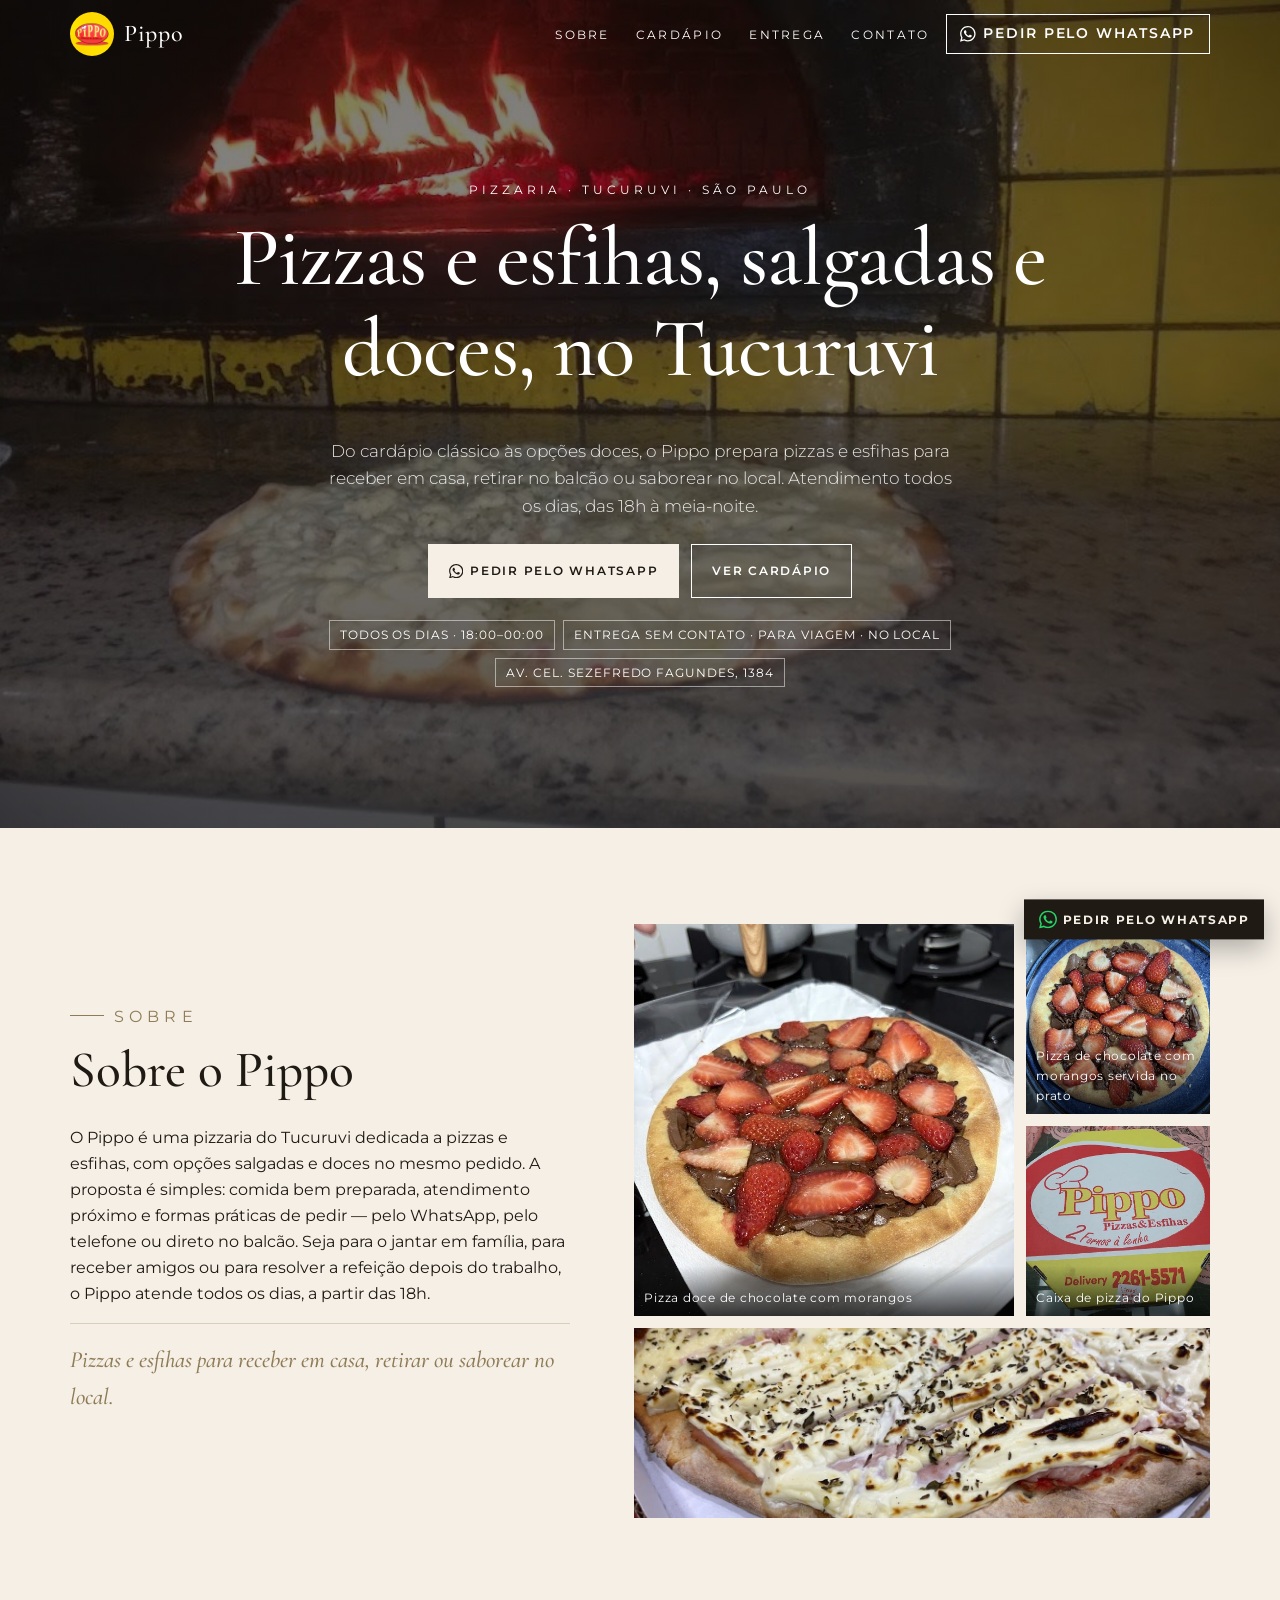
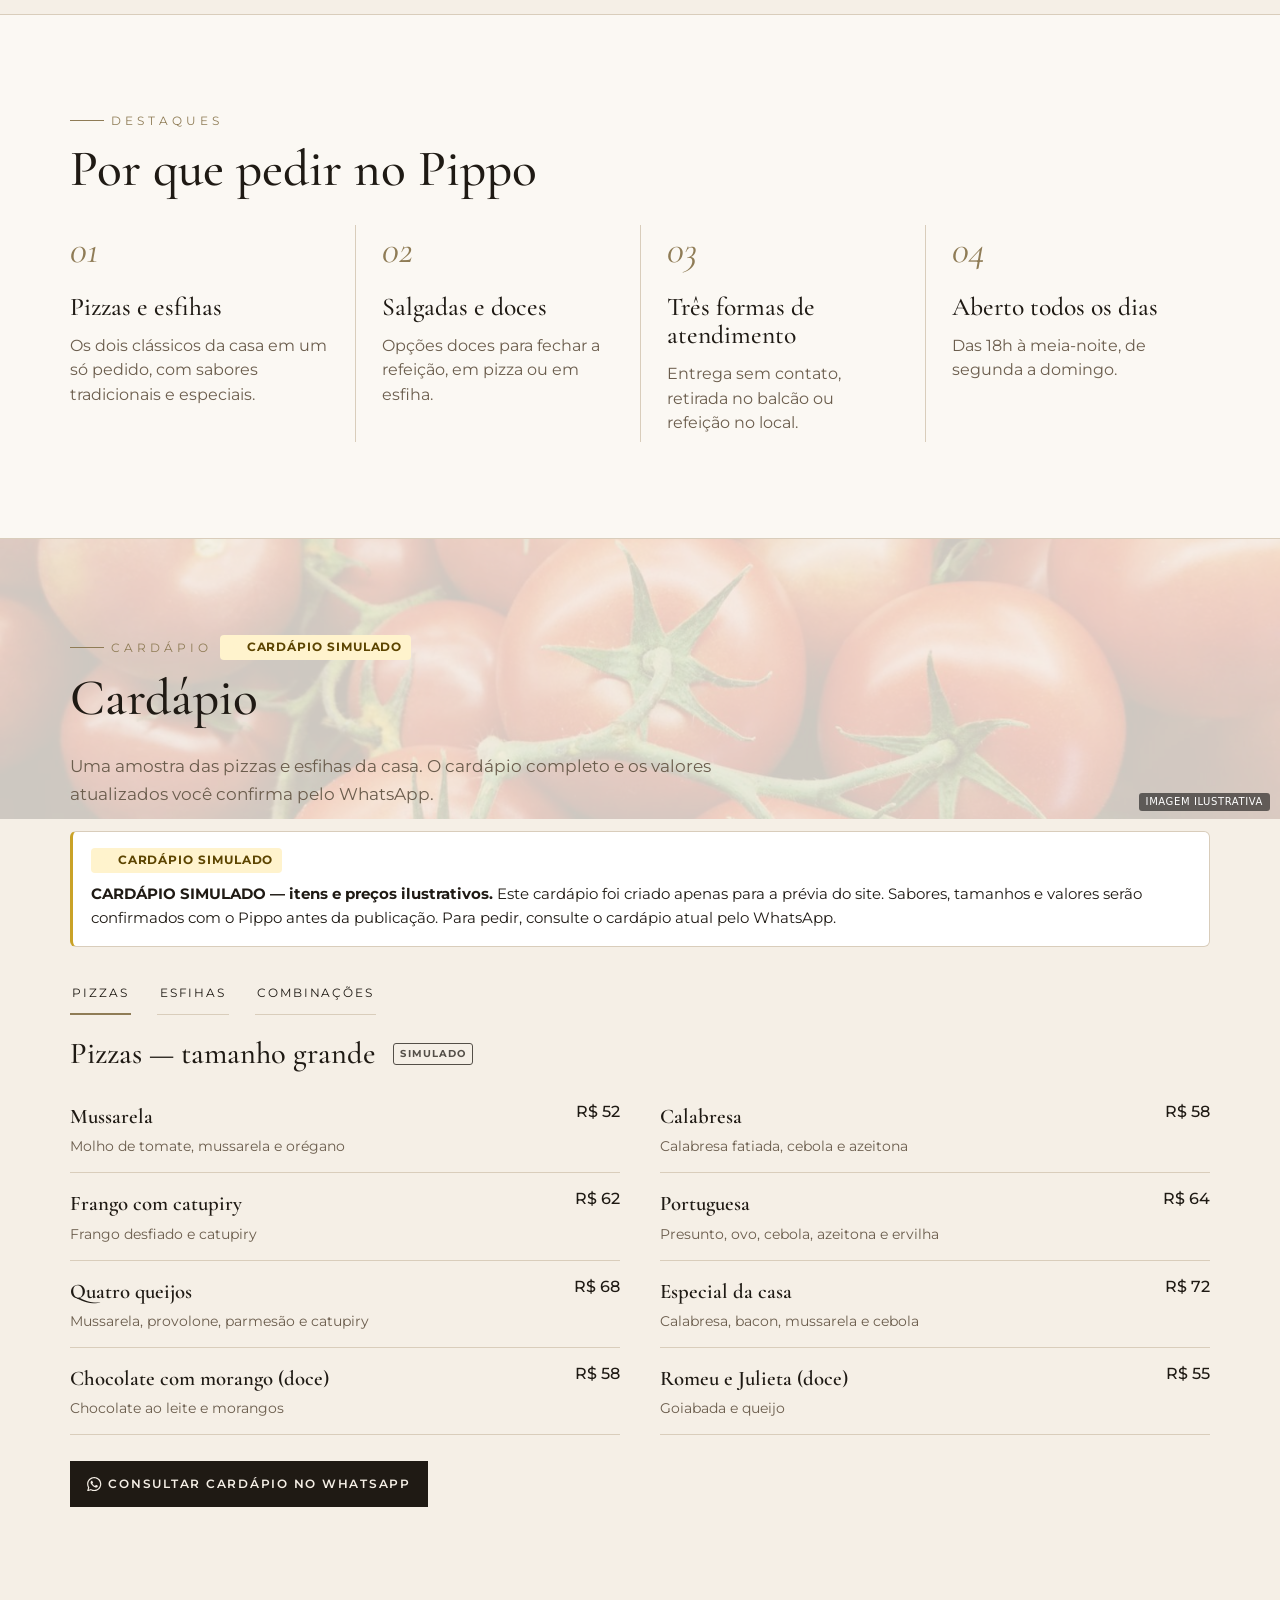
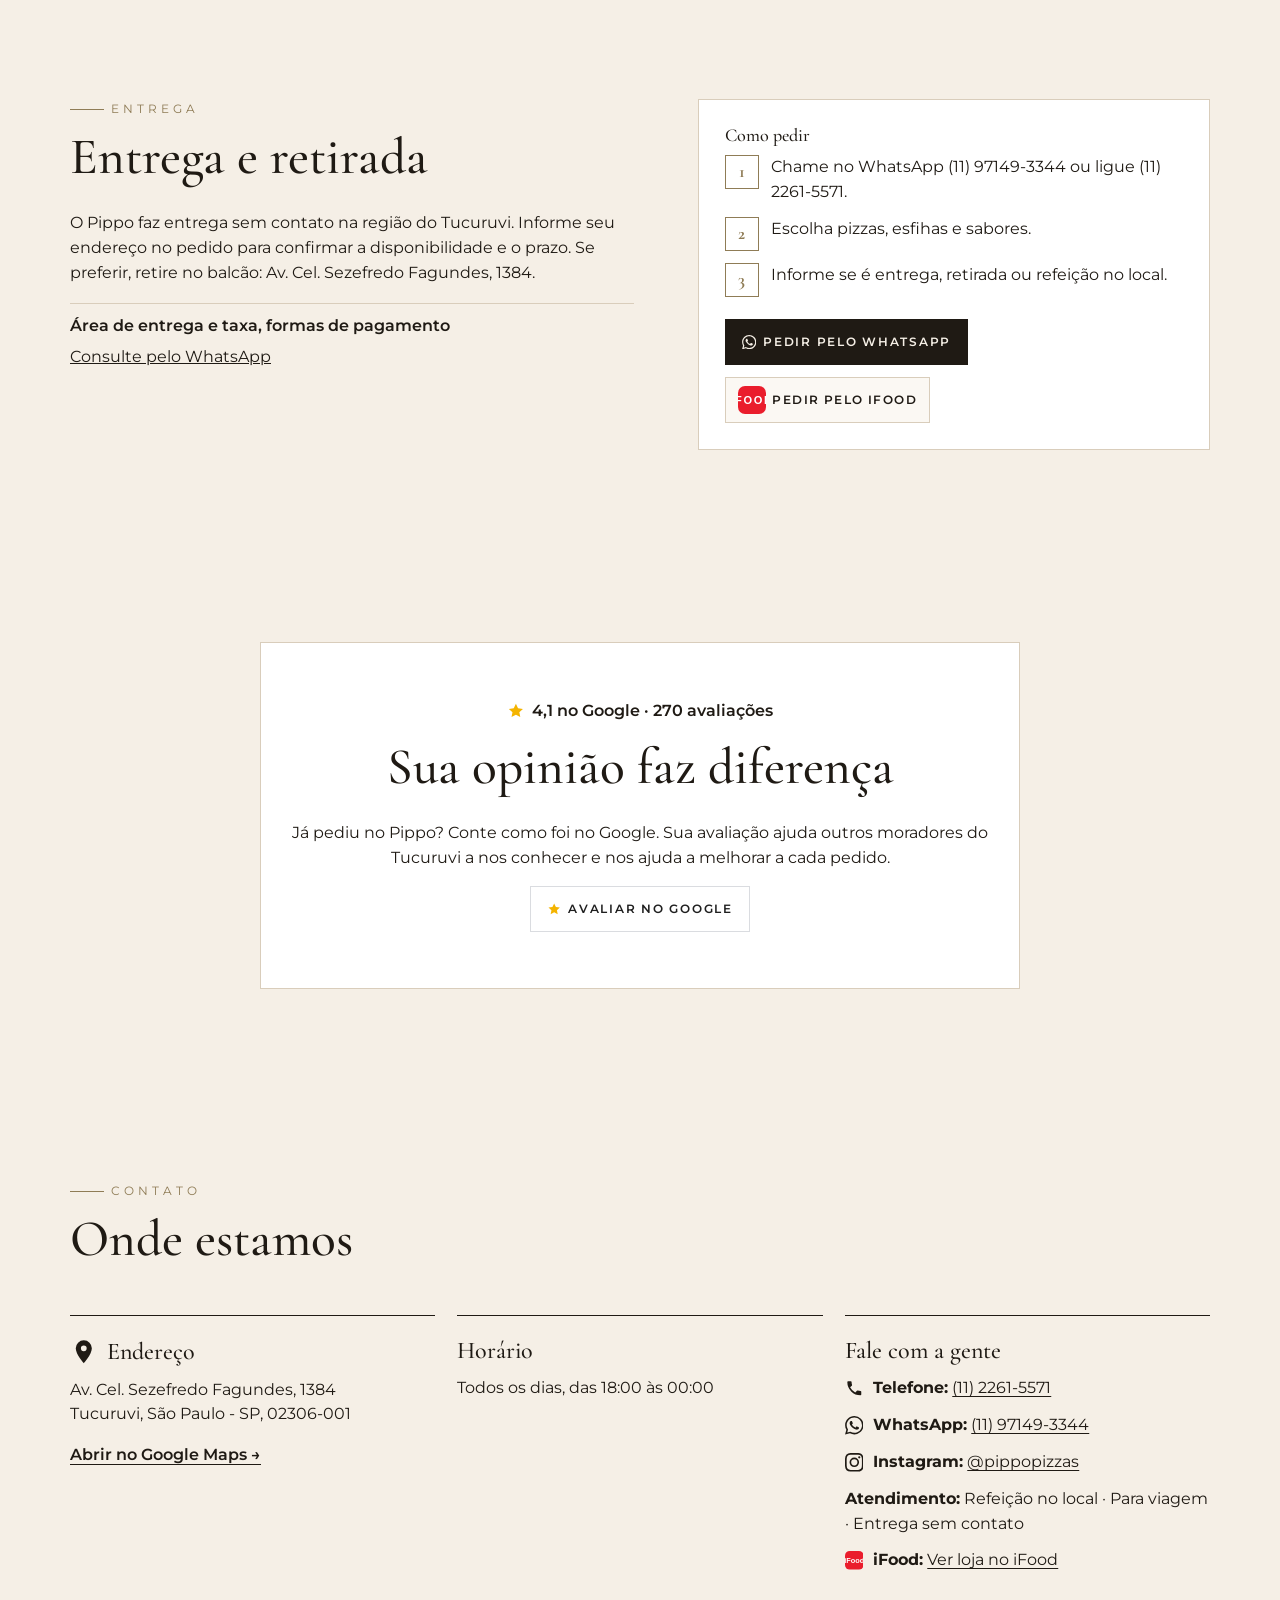
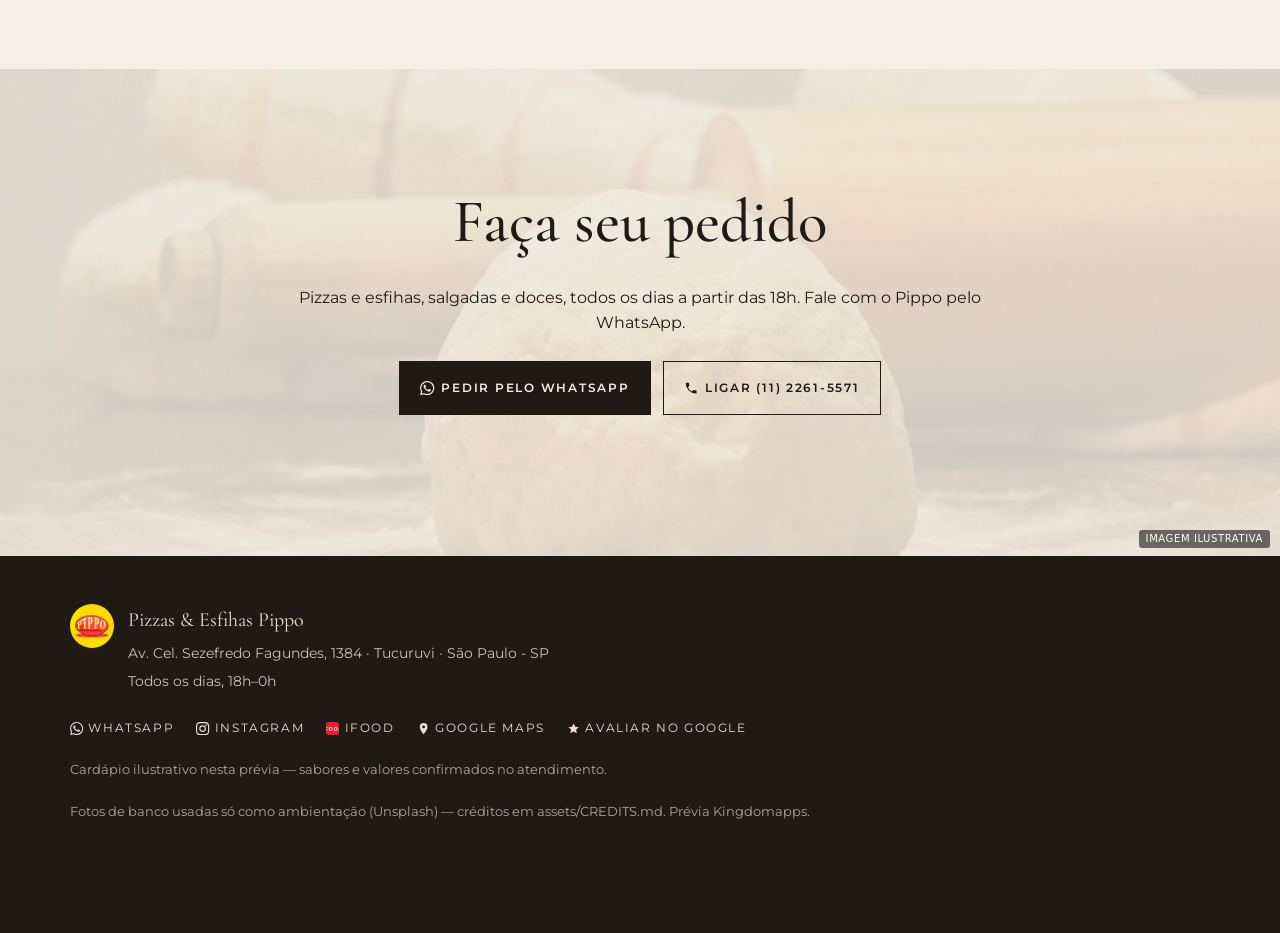
==== commit 57d44896: "fix: sem "A confirmar" visível — campos não confirmados viram "Consulte pelo WhatsApp" (link do WA)" ====
--- a/v1/index.html
+++ b/v1/index.html
@@ -82,7 +82,7 @@
       <p class="kicker">Entrega</p>
       <h2 id="ent-title">Entrega e retirada</h2>
       <p>O Pippo faz entrega sem contato na região do Tucuruvi. Informe seu endereço no pedido para confirmar a disponibilidade e o prazo. Se preferir, retire no balcão: Av. Cel. Sezefredo Fagundes, 1384.</p>
-      <dl class="kv"><div><dt>Área de entrega e taxa</dt><dd><span class="tbc">A confirmar</span></dd></div><div><dt>Formas de pagamento</dt><dd><span class="tbc">A confirmar</span></dd></div></dl>
+      <dl class="kv"><div><dt>Área de entrega e taxa, formas de pagamento</dt><dd><a href="https://wa.me/5511971493344?text=Ol%C3%A1%21%20Vim%20pelo%20site%20e%20gostaria%20de%20fazer%20um%20pedido." target="_blank" rel="noopener">Consulte pelo WhatsApp</a></dd></div></dl>
     </div>
     <div class="steps-box">
       <h3>Como pedir</h3><ol class="steps"><li>Chame no WhatsApp (11) 97149-3344 ou ligue (11) 2261-5571.</li><li>Escolha pizzas, esfihas e sabores.</li><li>Informe se é entrega, retirada ou refeição no local.</li></ol>
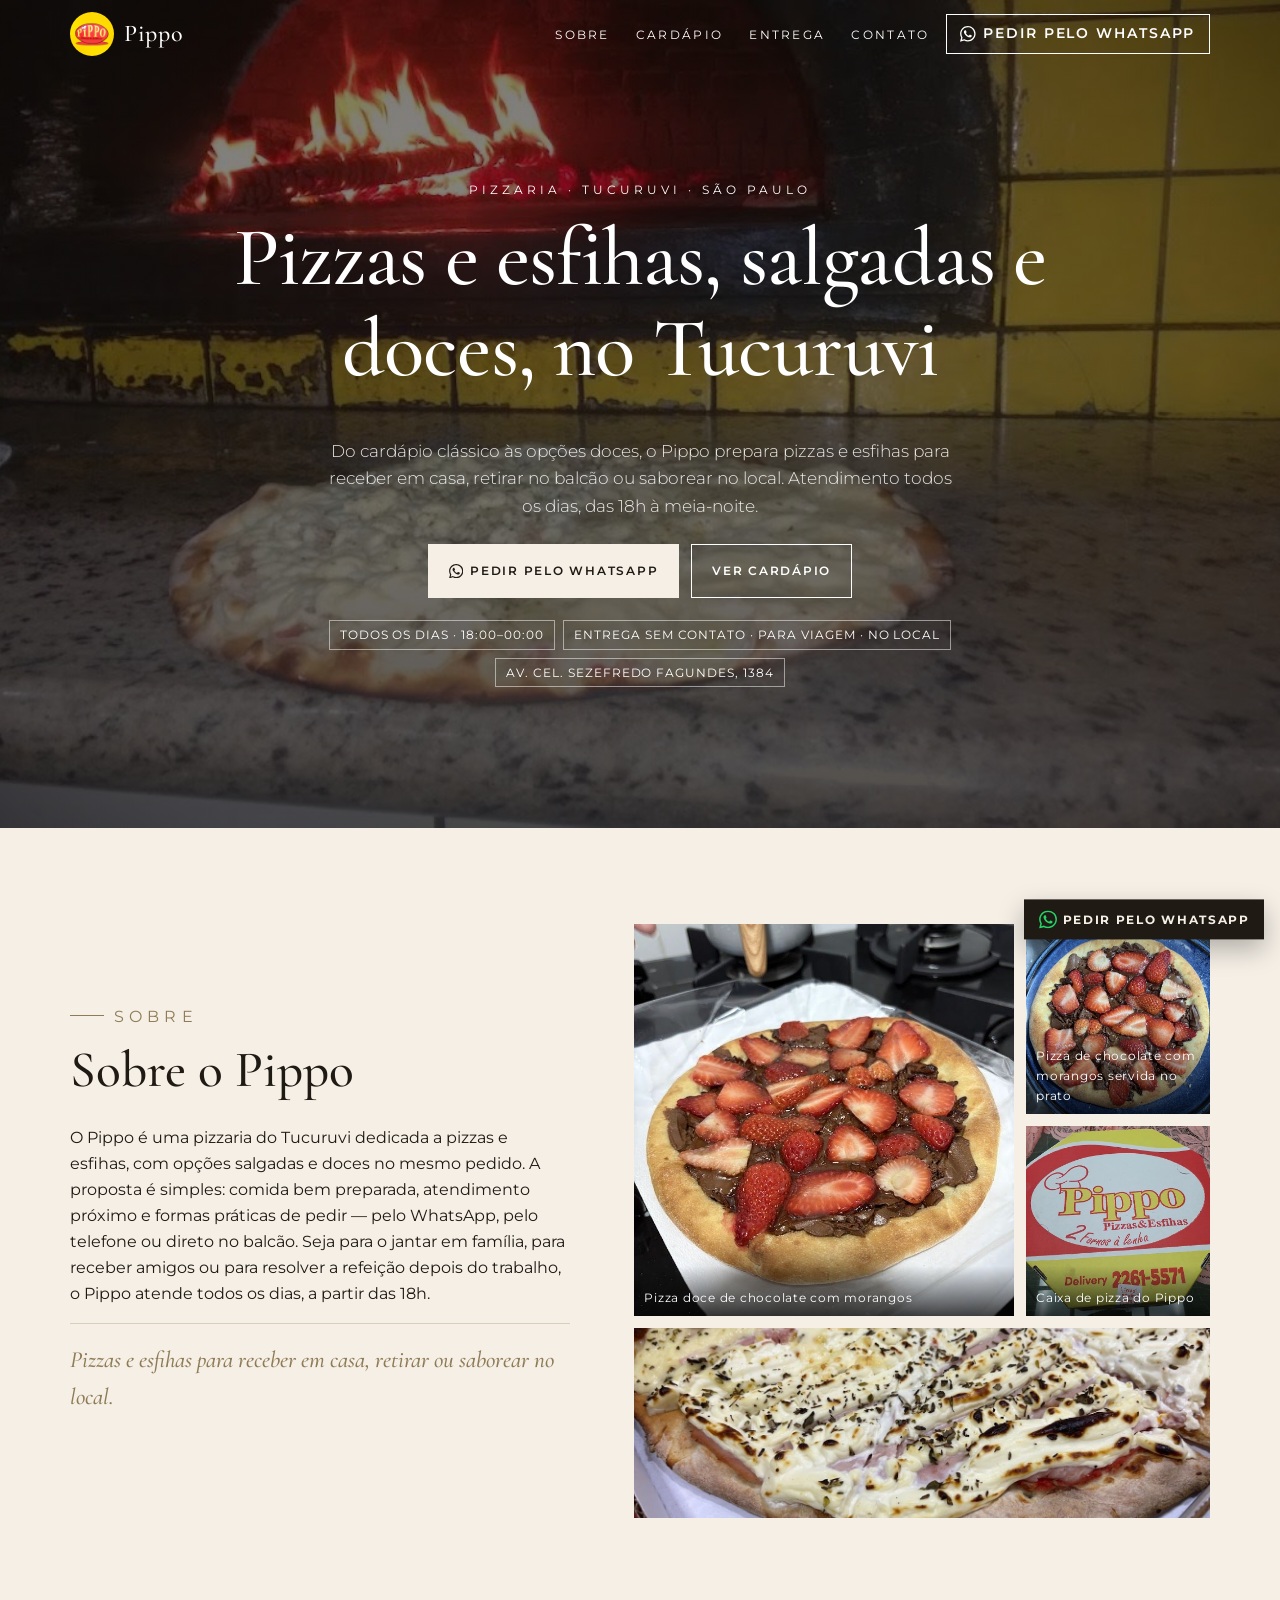
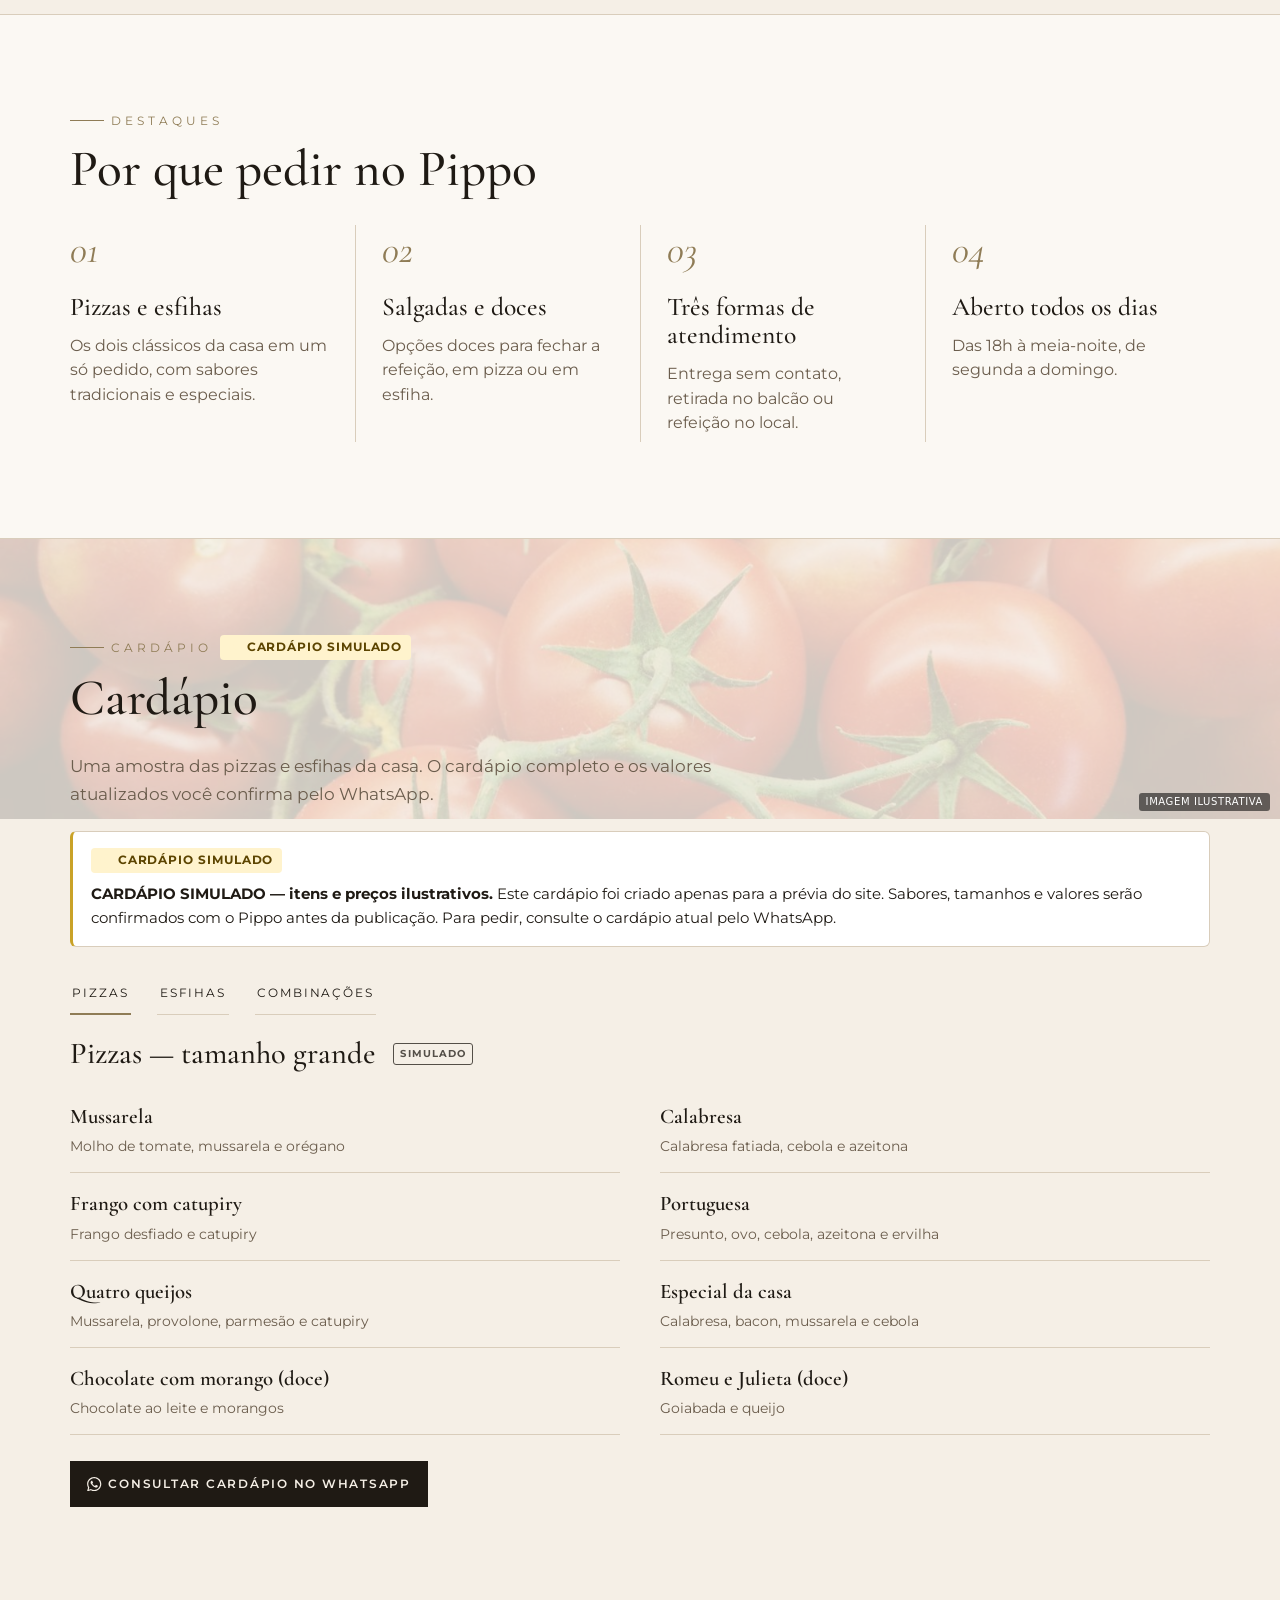
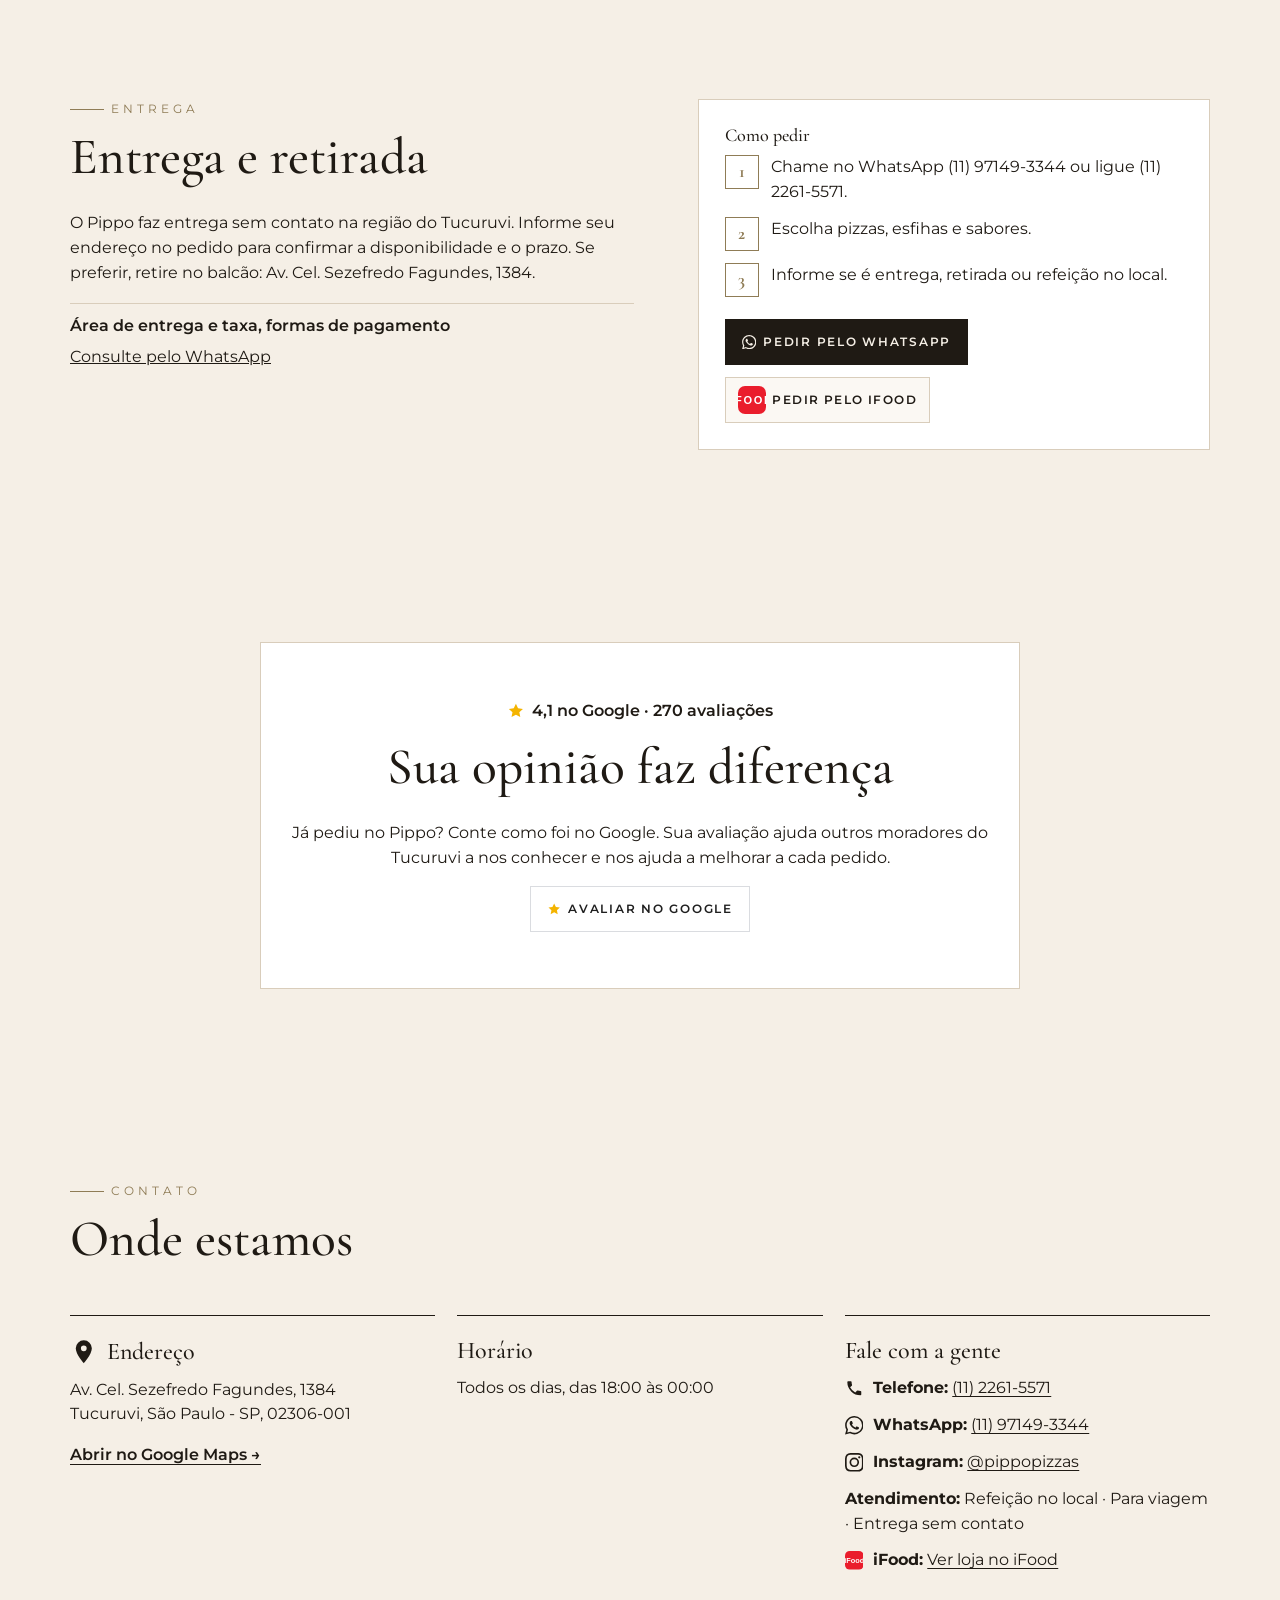
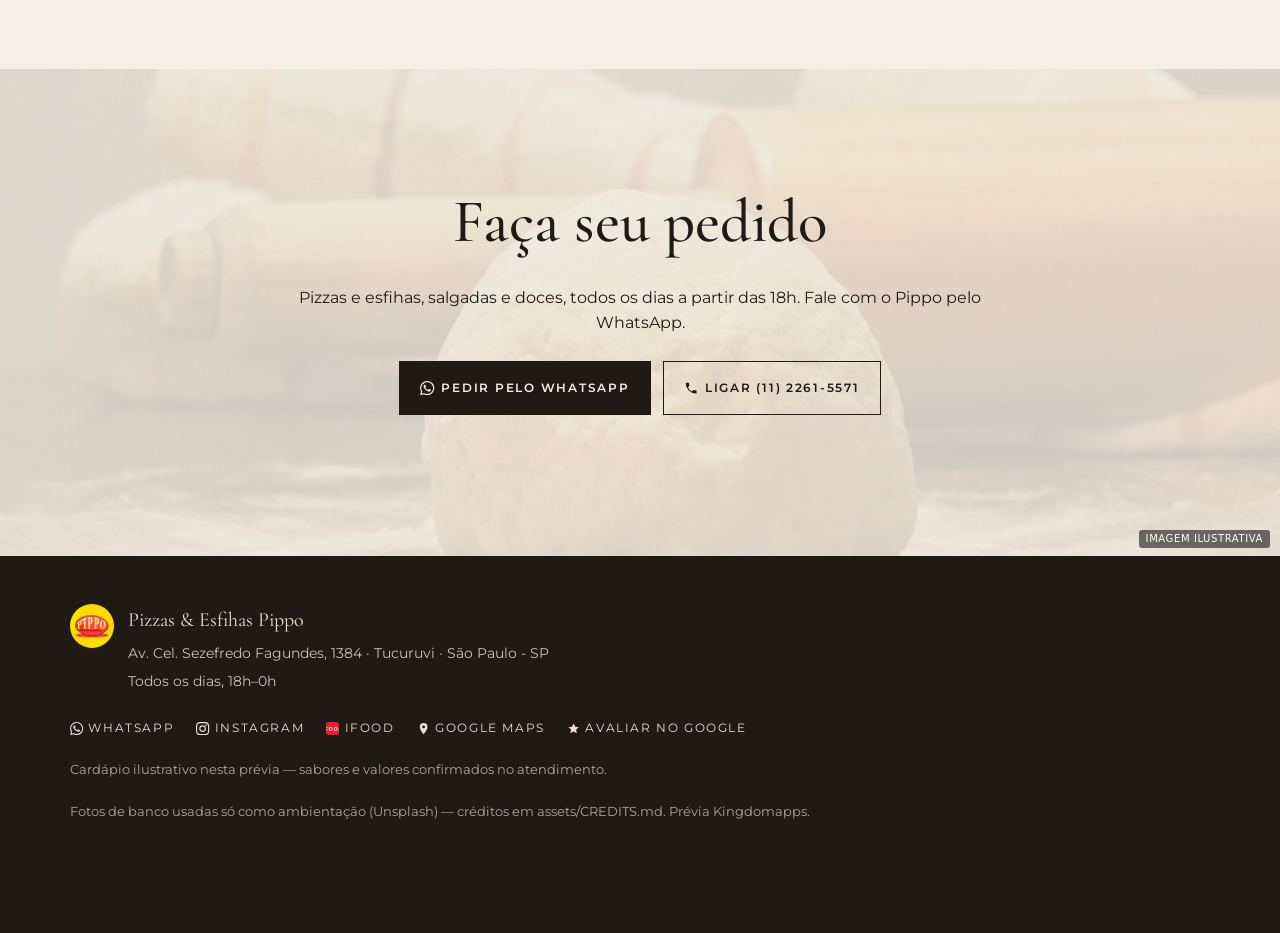
==== commit cb07c4a9: "fix: cardápio simulado sem preços" ====
--- a/v1/index.html
+++ b/v1/index.html
@@ -72,7 +72,7 @@
     </div>
     <div class="sim-notice" role="note"><span class="sim-badge">Cardápio simulado</span><p><strong>CARDÁPIO SIMULADO — itens e preços ilustrativos.</strong> Este cardápio foi criado apenas para a prévia do site. Sabores, tamanhos e valores serão confirmados com o Pippo antes da publicação. Para pedir, consulte o cardápio atual pelo WhatsApp.</p></div>
     <div class="menu-tabs" role="tablist" aria-label="Categorias do cardápio"><button type="button" role="tab" id="tab-0" aria-controls="menu-0" aria-selected="true">Pizzas</button><button type="button" role="tab" id="tab-1" aria-controls="menu-1" aria-selected="false" tabindex="-1">Esfihas</button><button type="button" role="tab" id="tab-2" aria-controls="menu-2" aria-selected="false" tabindex="-1">Combinações</button></div>
-    <div class="menu-panel" role="tabpanel" id="menu-0" aria-labelledby="tab-0" tabindex="0"><h3 class="menu-cat">Pizzas — tamanho grande <span class="sim-tag">Simulado</span></h3><ul class="menu-list"><li class="mi"><span class="mi-name">Mussarela</span><span class="mi-desc">Molho de tomate, mussarela e orégano</span><span class="mi-price">R$ 52</span></li><li class="mi"><span class="mi-name">Calabresa</span><span class="mi-desc">Calabresa fatiada, cebola e azeitona</span><span class="mi-price">R$ 58</span></li><li class="mi"><span class="mi-name">Frango com catupiry</span><span class="mi-desc">Frango desfiado e catupiry</span><span class="mi-price">R$ 62</span></li><li class="mi"><span class="mi-name">Portuguesa</span><span class="mi-desc">Presunto, ovo, cebola, azeitona e ervilha</span><span class="mi-price">R$ 64</span></li><li class="mi"><span class="mi-name">Quatro queijos</span><span class="mi-desc">Mussarela, provolone, parmesão e catupiry</span><span class="mi-price">R$ 68</span></li><li class="mi"><span class="mi-name">Especial da casa</span><span class="mi-desc">Calabresa, bacon, mussarela e cebola</span><span class="mi-price">R$ 72</span></li><li class="mi"><span class="mi-name">Chocolate com morango (doce)</span><span class="mi-desc">Chocolate ao leite e morangos</span><span class="mi-price">R$ 58</span></li><li class="mi"><span class="mi-name">Romeu e Julieta (doce)</span><span class="mi-desc">Goiabada e queijo</span><span class="mi-price">R$ 55</span></li></ul></div><div class="menu-panel" role="tabpanel" id="menu-1" aria-labelledby="tab-1" tabindex="0" hidden><h3 class="menu-cat">Esfihas — unidade <span class="sim-tag">Simulado</span></h3><ul class="menu-list"><li class="mi"><span class="mi-name">Carne</span><span class="mi-desc">Carne temperada, tomate e cebola</span><span class="mi-price">R$ 5,50</span></li><li class="mi"><span class="mi-name">Queijo</span><span class="mi-desc">Queijo cremoso</span><span class="mi-price">R$ 5,00</span></li><li class="mi"><span class="mi-name">Frango com catupiry</span><span class="mi-desc">Frango desfiado e catupiry</span><span class="mi-price">R$ 5,50</span></li><li class="mi"><span class="mi-name">Calabresa</span><span class="mi-desc">Calabresa e cebola</span><span class="mi-price">R$ 5,50</span></li><li class="mi"><span class="mi-name">Escarola com queijo</span><span class="mi-desc">Escarola refogada e mussarela</span><span class="mi-price">R$ 5,50</span></li><li class="mi"><span class="mi-name">Atum</span><span class="mi-desc">Atum, tomate e cebola</span><span class="mi-price">R$ 6,00</span></li><li class="mi"><span class="mi-name">Chocolate (doce)</span><span class="mi-desc">Chocolate ao leite</span><span class="mi-price">R$ 5,50</span></li><li class="mi"><span class="mi-name">Banana com canela (doce)</span><span class="mi-desc">Banana, canela e açúcar</span><span class="mi-price">R$ 5,50</span></li></ul></div><div class="menu-panel" role="tabpanel" id="menu-2" aria-labelledby="tab-2" tabindex="0" hidden><h3 class="menu-cat">Combinações <span class="sim-tag">Simulado</span></h3><ul class="menu-list"><li class="mi"><span class="mi-name">10 esfihas sortidas</span><span class="mi-price">a partir de R$ 49</span></li><li class="mi"><span class="mi-name">1 pizza grande + 6 esfihas</span><span class="mi-price">a partir de R$ 79</span></li><li class="mi"><span class="mi-name">2 pizzas grandes</span><span class="mi-price">a partir de R$ 99</span></li></ul></div>
+    <div class="menu-panel" role="tabpanel" id="menu-0" aria-labelledby="tab-0" tabindex="0"><h3 class="menu-cat">Pizzas — tamanho grande <span class="sim-tag">Simulado</span></h3><ul class="menu-list"><li class="mi"><span class="mi-name">Mussarela</span><span class="mi-desc">Molho de tomate, mussarela e orégano</span></li><li class="mi"><span class="mi-name">Calabresa</span><span class="mi-desc">Calabresa fatiada, cebola e azeitona</span></li><li class="mi"><span class="mi-name">Frango com catupiry</span><span class="mi-desc">Frango desfiado e catupiry</span></li><li class="mi"><span class="mi-name">Portuguesa</span><span class="mi-desc">Presunto, ovo, cebola, azeitona e ervilha</span></li><li class="mi"><span class="mi-name">Quatro queijos</span><span class="mi-desc">Mussarela, provolone, parmesão e catupiry</span></li><li class="mi"><span class="mi-name">Especial da casa</span><span class="mi-desc">Calabresa, bacon, mussarela e cebola</span></li><li class="mi"><span class="mi-name">Chocolate com morango (doce)</span><span class="mi-desc">Chocolate ao leite e morangos</span></li><li class="mi"><span class="mi-name">Romeu e Julieta (doce)</span><span class="mi-desc">Goiabada e queijo</span></li></ul></div><div class="menu-panel" role="tabpanel" id="menu-1" aria-labelledby="tab-1" tabindex="0" hidden><h3 class="menu-cat">Esfihas — unidade <span class="sim-tag">Simulado</span></h3><ul class="menu-list"><li class="mi"><span class="mi-name">Carne</span><span class="mi-desc">Carne temperada, tomate e cebola</span></li><li class="mi"><span class="mi-name">Queijo</span><span class="mi-desc">Queijo cremoso</span></li><li class="mi"><span class="mi-name">Frango com catupiry</span><span class="mi-desc">Frango desfiado e catupiry</span></li><li class="mi"><span class="mi-name">Calabresa</span><span class="mi-desc">Calabresa e cebola</span></li><li class="mi"><span class="mi-name">Escarola com queijo</span><span class="mi-desc">Escarola refogada e mussarela</span></li><li class="mi"><span class="mi-name">Atum</span><span class="mi-desc">Atum, tomate e cebola</span></li><li class="mi"><span class="mi-name">Chocolate (doce)</span><span class="mi-desc">Chocolate ao leite</span></li><li class="mi"><span class="mi-name">Banana com canela (doce)</span><span class="mi-desc">Banana, canela e açúcar</span></li></ul></div><div class="menu-panel" role="tabpanel" id="menu-2" aria-labelledby="tab-2" tabindex="0" hidden><h3 class="menu-cat">Combinações <span class="sim-tag">Simulado</span></h3><ul class="menu-list"><li class="mi"><span class="mi-name">10 esfihas sortidas</span></li><li class="mi"><span class="mi-name">1 pizza grande + 6 esfihas</span></li><li class="mi"><span class="mi-name">2 pizzas grandes</span></li></ul></div>
     <div class="menu-cta"><a class="btn btn-wa" href="https://wa.me/5511971493344?text=Ol%C3%A1%21%20Vim%20pelo%20site%20e%20gostaria%20de%20fazer%20um%20pedido." target="_blank" rel="noopener"><svg viewBox="0 0 24 24" aria-hidden="true" focusable="false"><path fill="currentColor" d="M17.47 14.38c-.3-.15-1.76-.87-2.03-.97-.27-.1-.47-.15-.67.15-.2.3-.77.97-.94 1.16-.17.2-.35.22-.64.07-.3-.15-1.26-.46-2.39-1.47-.88-.79-1.48-1.76-1.65-2.06-.17-.3-.02-.46.13-.6.13-.14.3-.35.45-.52.15-.17.2-.3.3-.5.1-.2.05-.37-.03-.52-.07-.15-.67-1.61-.92-2.2-.24-.58-.49-.5-.67-.51h-.57c-.2 0-.52.07-.8.37-.27.3-1.04 1.02-1.04 2.48s1.07 2.88 1.21 3.07c.15.2 2.1 3.2 5.08 4.49.71.31 1.26.49 1.7.63.71.22 1.36.19 1.87.12.57-.09 1.76-.72 2-1.41.25-.7.25-1.29.18-1.41-.08-.13-.27-.2-.57-.35zM12.05 21.78a9.87 9.87 0 0 1-5.03-1.38l-.36-.21-3.74.98 1-3.65-.24-.37a9.86 9.86 0 0 1-1.51-5.26c0-5.45 4.44-9.88 9.89-9.88 2.64 0 5.12 1.03 6.99 2.9a9.83 9.83 0 0 1 2.89 6.99c0 5.45-4.44 9.88-9.89 9.88zm8.41-18.3A11.82 11.82 0 0 0 12.05 0C5.5 0 .16 5.34.16 11.89c0 2.1.55 4.14 1.59 5.95L.06 24l6.3-1.65a11.88 11.88 0 0 0 5.69 1.45c6.55 0 11.89-5.34 11.89-11.89 0-3.18-1.24-6.17-3.48-8.41z"/></svg><span>Consultar cardápio no WhatsApp</span></a></div>
   </div>
 </section>
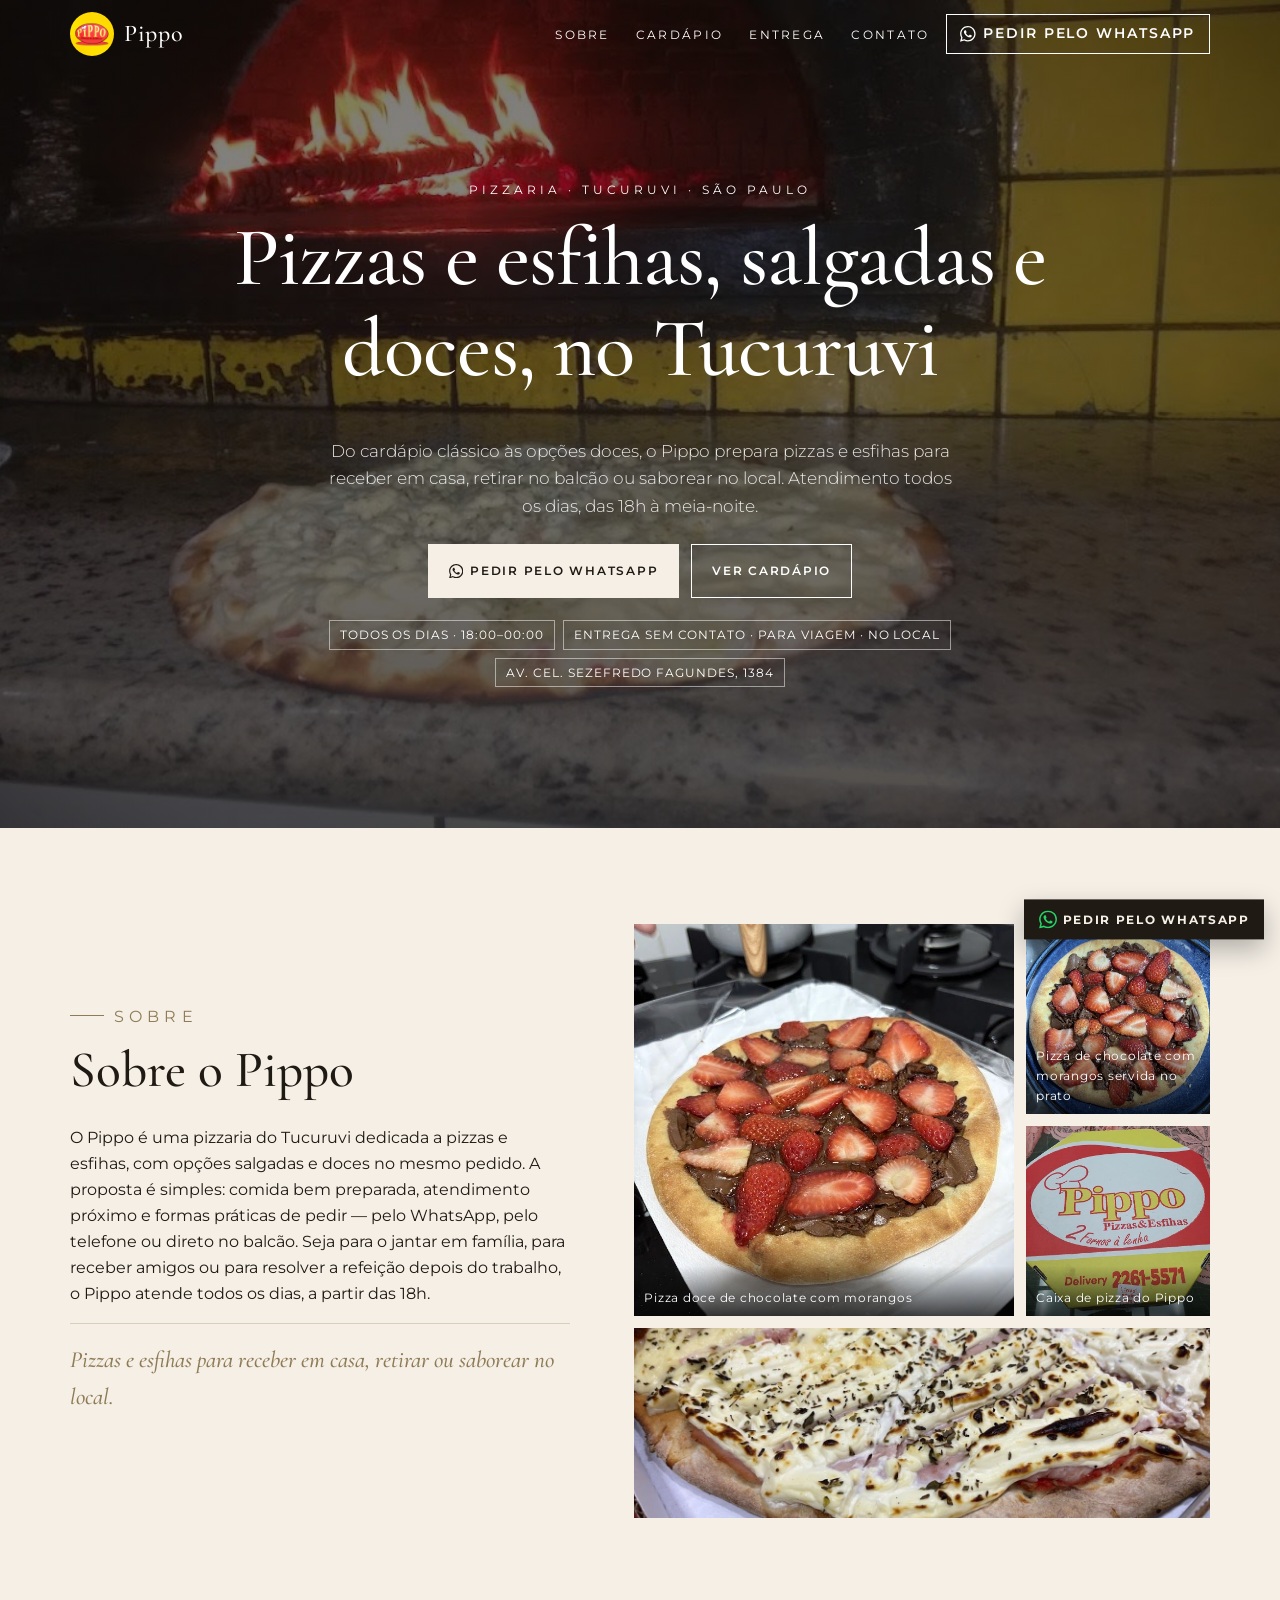
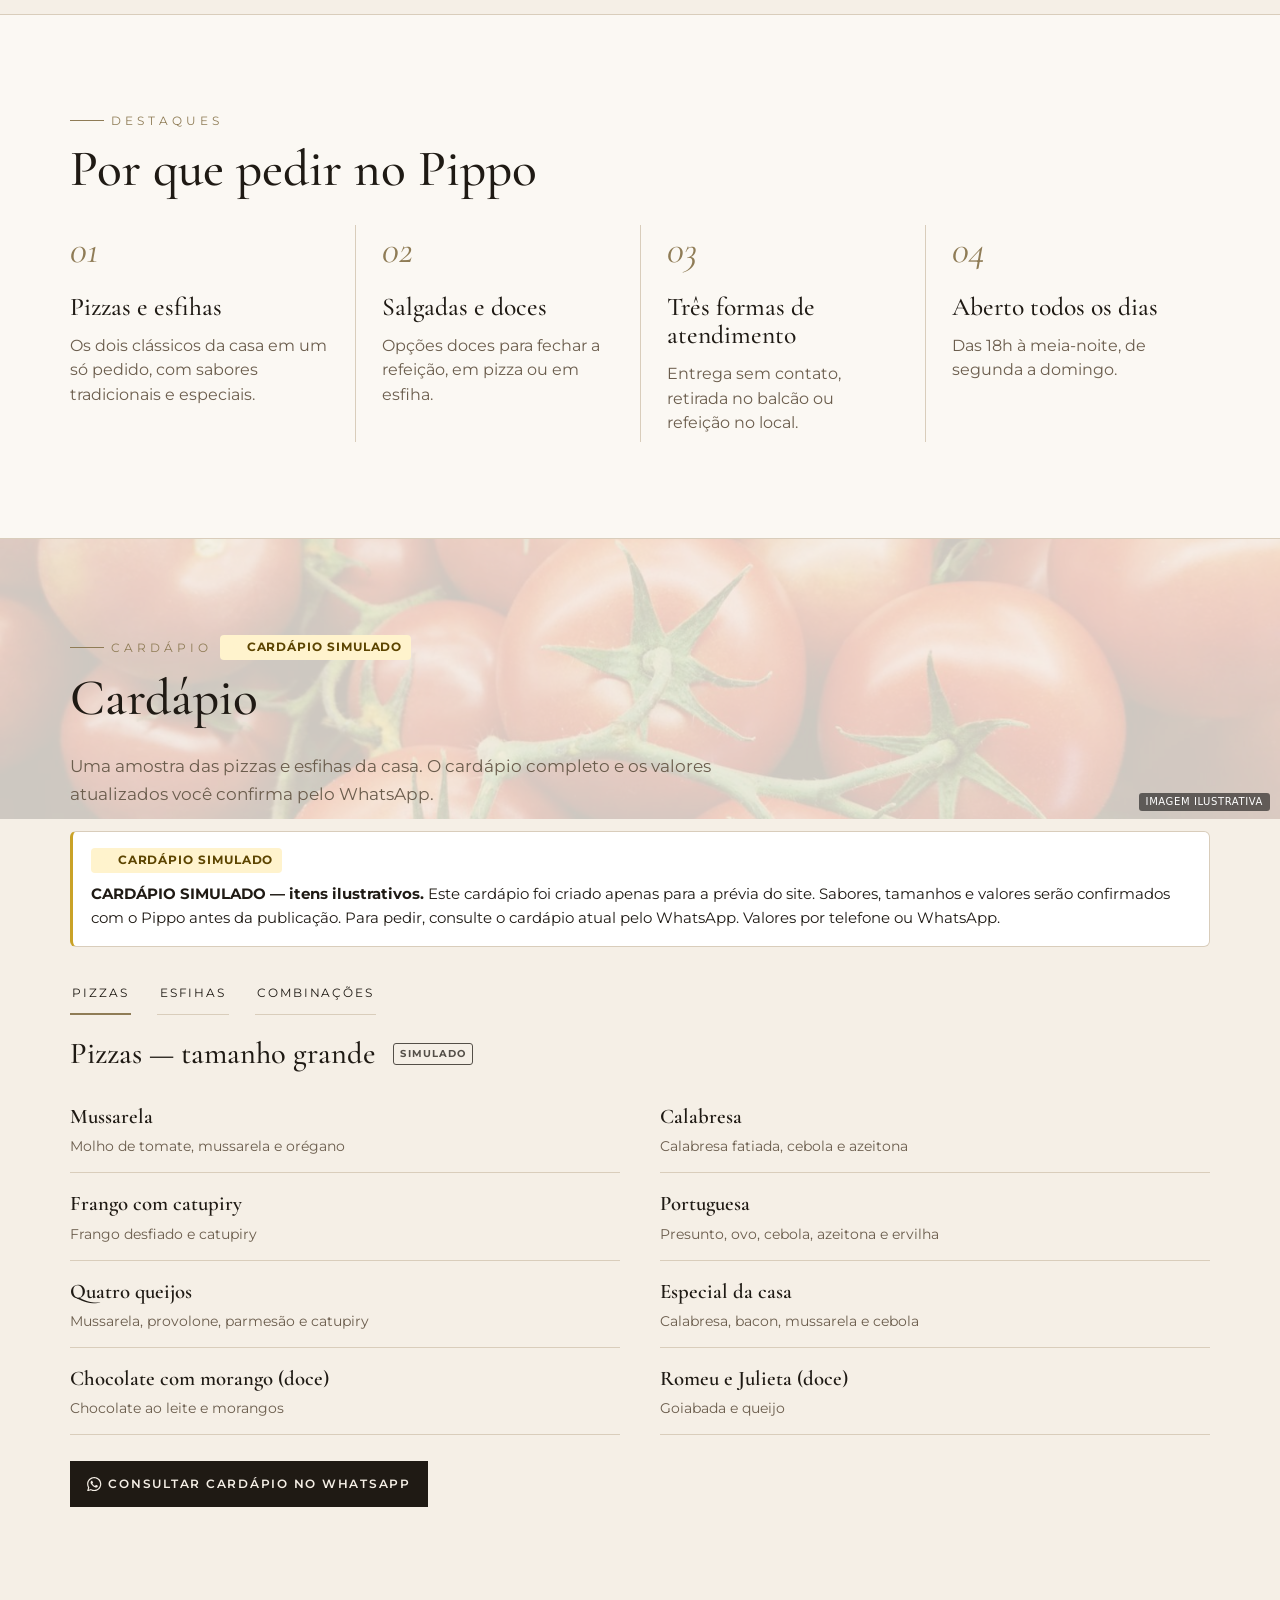
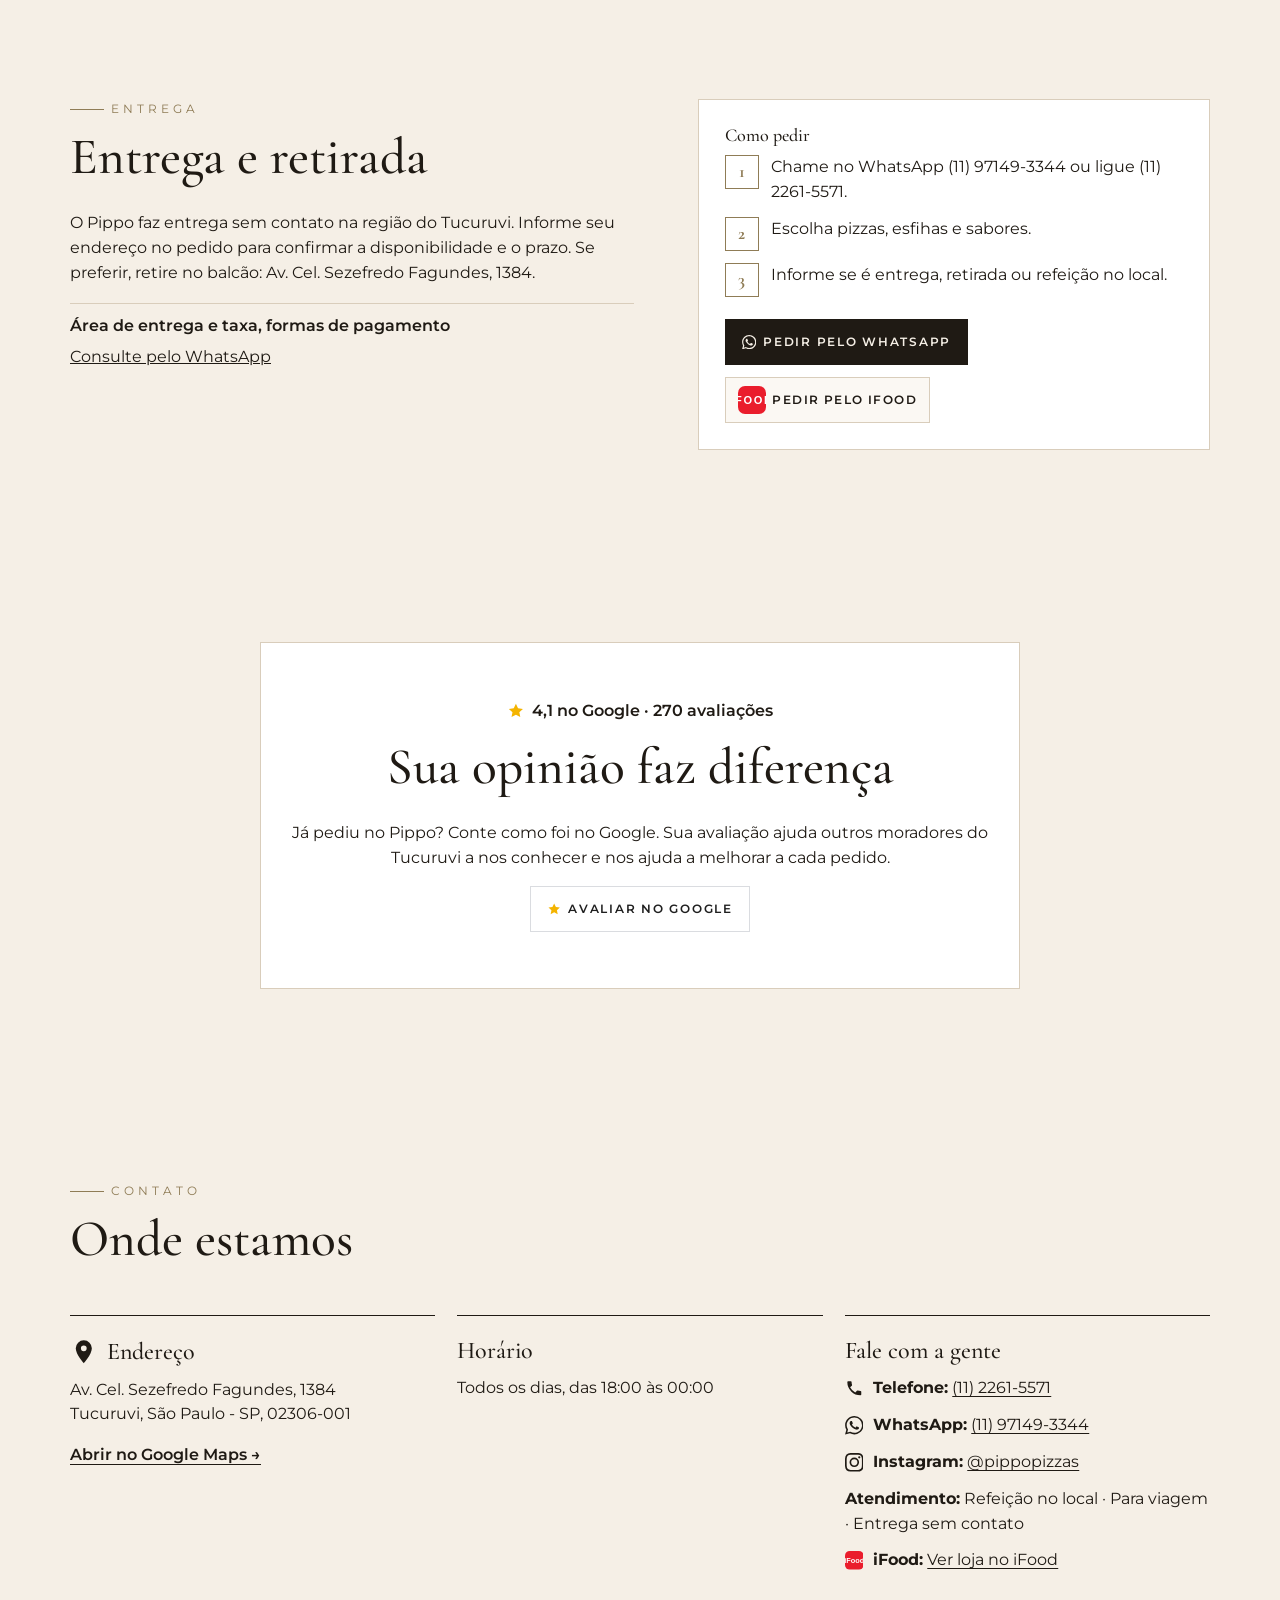
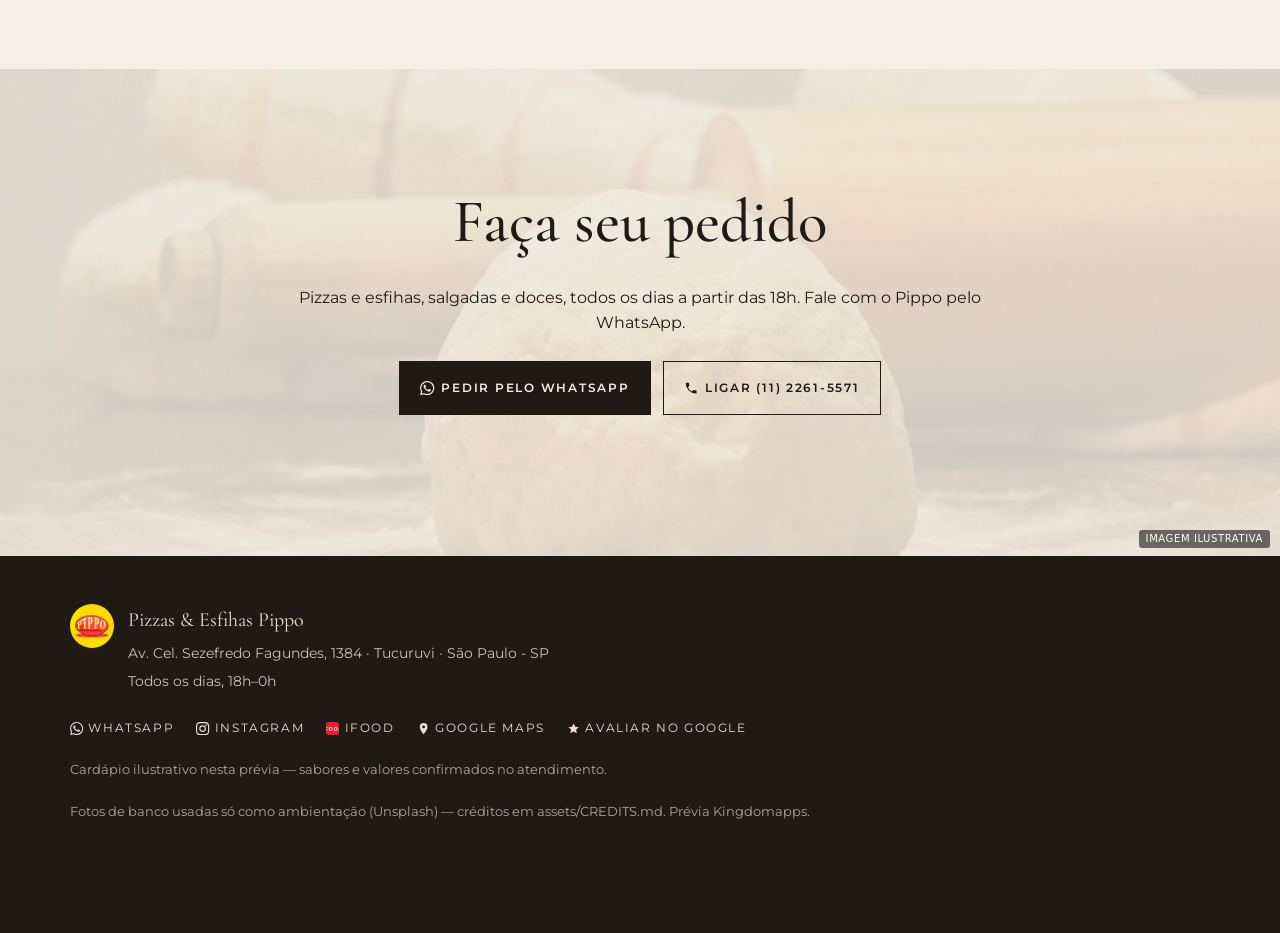
==== commit d18de5c8: "copy: aviso do cardápio simulado — itens ilustrativos; valores por telefone ou WhatsApp" ====
--- a/v1/index.html
+++ b/v1/index.html
@@ -70,7 +70,7 @@
       <h2 id="menu-title">Cardápio</h2>
       <p class="lead">Uma amostra das pizzas e esfihas da casa. O cardápio completo e os valores atualizados você confirma pelo WhatsApp.</p>
     </div>
-    <div class="sim-notice" role="note"><span class="sim-badge">Cardápio simulado</span><p><strong>CARDÁPIO SIMULADO — itens e preços ilustrativos.</strong> Este cardápio foi criado apenas para a prévia do site. Sabores, tamanhos e valores serão confirmados com o Pippo antes da publicação. Para pedir, consulte o cardápio atual pelo WhatsApp.</p></div>
+    <div class="sim-notice" role="note"><span class="sim-badge">Cardápio simulado</span><p><strong>CARDÁPIO SIMULADO — itens ilustrativos.</strong> Este cardápio foi criado apenas para a prévia do site. Sabores, tamanhos e valores serão confirmados com o Pippo antes da publicação. Para pedir, consulte o cardápio atual pelo WhatsApp. Valores por telefone ou WhatsApp.</p></div>
     <div class="menu-tabs" role="tablist" aria-label="Categorias do cardápio"><button type="button" role="tab" id="tab-0" aria-controls="menu-0" aria-selected="true">Pizzas</button><button type="button" role="tab" id="tab-1" aria-controls="menu-1" aria-selected="false" tabindex="-1">Esfihas</button><button type="button" role="tab" id="tab-2" aria-controls="menu-2" aria-selected="false" tabindex="-1">Combinações</button></div>
     <div class="menu-panel" role="tabpanel" id="menu-0" aria-labelledby="tab-0" tabindex="0"><h3 class="menu-cat">Pizzas — tamanho grande <span class="sim-tag">Simulado</span></h3><ul class="menu-list"><li class="mi"><span class="mi-name">Mussarela</span><span class="mi-desc">Molho de tomate, mussarela e orégano</span></li><li class="mi"><span class="mi-name">Calabresa</span><span class="mi-desc">Calabresa fatiada, cebola e azeitona</span></li><li class="mi"><span class="mi-name">Frango com catupiry</span><span class="mi-desc">Frango desfiado e catupiry</span></li><li class="mi"><span class="mi-name">Portuguesa</span><span class="mi-desc">Presunto, ovo, cebola, azeitona e ervilha</span></li><li class="mi"><span class="mi-name">Quatro queijos</span><span class="mi-desc">Mussarela, provolone, parmesão e catupiry</span></li><li class="mi"><span class="mi-name">Especial da casa</span><span class="mi-desc">Calabresa, bacon, mussarela e cebola</span></li><li class="mi"><span class="mi-name">Chocolate com morango (doce)</span><span class="mi-desc">Chocolate ao leite e morangos</span></li><li class="mi"><span class="mi-name">Romeu e Julieta (doce)</span><span class="mi-desc">Goiabada e queijo</span></li></ul></div><div class="menu-panel" role="tabpanel" id="menu-1" aria-labelledby="tab-1" tabindex="0" hidden><h3 class="menu-cat">Esfihas — unidade <span class="sim-tag">Simulado</span></h3><ul class="menu-list"><li class="mi"><span class="mi-name">Carne</span><span class="mi-desc">Carne temperada, tomate e cebola</span></li><li class="mi"><span class="mi-name">Queijo</span><span class="mi-desc">Queijo cremoso</span></li><li class="mi"><span class="mi-name">Frango com catupiry</span><span class="mi-desc">Frango desfiado e catupiry</span></li><li class="mi"><span class="mi-name">Calabresa</span><span class="mi-desc">Calabresa e cebola</span></li><li class="mi"><span class="mi-name">Escarola com queijo</span><span class="mi-desc">Escarola refogada e mussarela</span></li><li class="mi"><span class="mi-name">Atum</span><span class="mi-desc">Atum, tomate e cebola</span></li><li class="mi"><span class="mi-name">Chocolate (doce)</span><span class="mi-desc">Chocolate ao leite</span></li><li class="mi"><span class="mi-name">Banana com canela (doce)</span><span class="mi-desc">Banana, canela e açúcar</span></li></ul></div><div class="menu-panel" role="tabpanel" id="menu-2" aria-labelledby="tab-2" tabindex="0" hidden><h3 class="menu-cat">Combinações <span class="sim-tag">Simulado</span></h3><ul class="menu-list"><li class="mi"><span class="mi-name">10 esfihas sortidas</span></li><li class="mi"><span class="mi-name">1 pizza grande + 6 esfihas</span></li><li class="mi"><span class="mi-name">2 pizzas grandes</span></li></ul></div>
     <div class="menu-cta"><a class="btn btn-wa" href="https://wa.me/5511971493344?text=Ol%C3%A1%21%20Vim%20pelo%20site%20e%20gostaria%20de%20fazer%20um%20pedido." target="_blank" rel="noopener"><svg viewBox="0 0 24 24" aria-hidden="true" focusable="false"><path fill="currentColor" d="M17.47 14.38c-.3-.15-1.76-.87-2.03-.97-.27-.1-.47-.15-.67.15-.2.3-.77.97-.94 1.16-.17.2-.35.22-.64.07-.3-.15-1.26-.46-2.39-1.47-.88-.79-1.48-1.76-1.65-2.06-.17-.3-.02-.46.13-.6.13-.14.3-.35.45-.52.15-.17.2-.3.3-.5.1-.2.05-.37-.03-.52-.07-.15-.67-1.61-.92-2.2-.24-.58-.49-.5-.67-.51h-.57c-.2 0-.52.07-.8.37-.27.3-1.04 1.02-1.04 2.48s1.07 2.88 1.21 3.07c.15.2 2.1 3.2 5.08 4.49.71.31 1.26.49 1.7.63.71.22 1.36.19 1.87.12.57-.09 1.76-.72 2-1.41.25-.7.25-1.29.18-1.41-.08-.13-.27-.2-.57-.35zM12.05 21.78a9.87 9.87 0 0 1-5.03-1.38l-.36-.21-3.74.98 1-3.65-.24-.37a9.86 9.86 0 0 1-1.51-5.26c0-5.45 4.44-9.88 9.89-9.88 2.64 0 5.12 1.03 6.99 2.9a9.83 9.83 0 0 1 2.89 6.99c0 5.45-4.44 9.88-9.89 9.88zm8.41-18.3A11.82 11.82 0 0 0 12.05 0C5.5 0 .16 5.34.16 11.89c0 2.1.55 4.14 1.59 5.95L.06 24l6.3-1.65a11.88 11.88 0 0 0 5.69 1.45c6.55 0 11.89-5.34 11.89-11.89 0-3.18-1.24-6.17-3.48-8.41z"/></svg><span>Consultar cardápio no WhatsApp</span></a></div>
